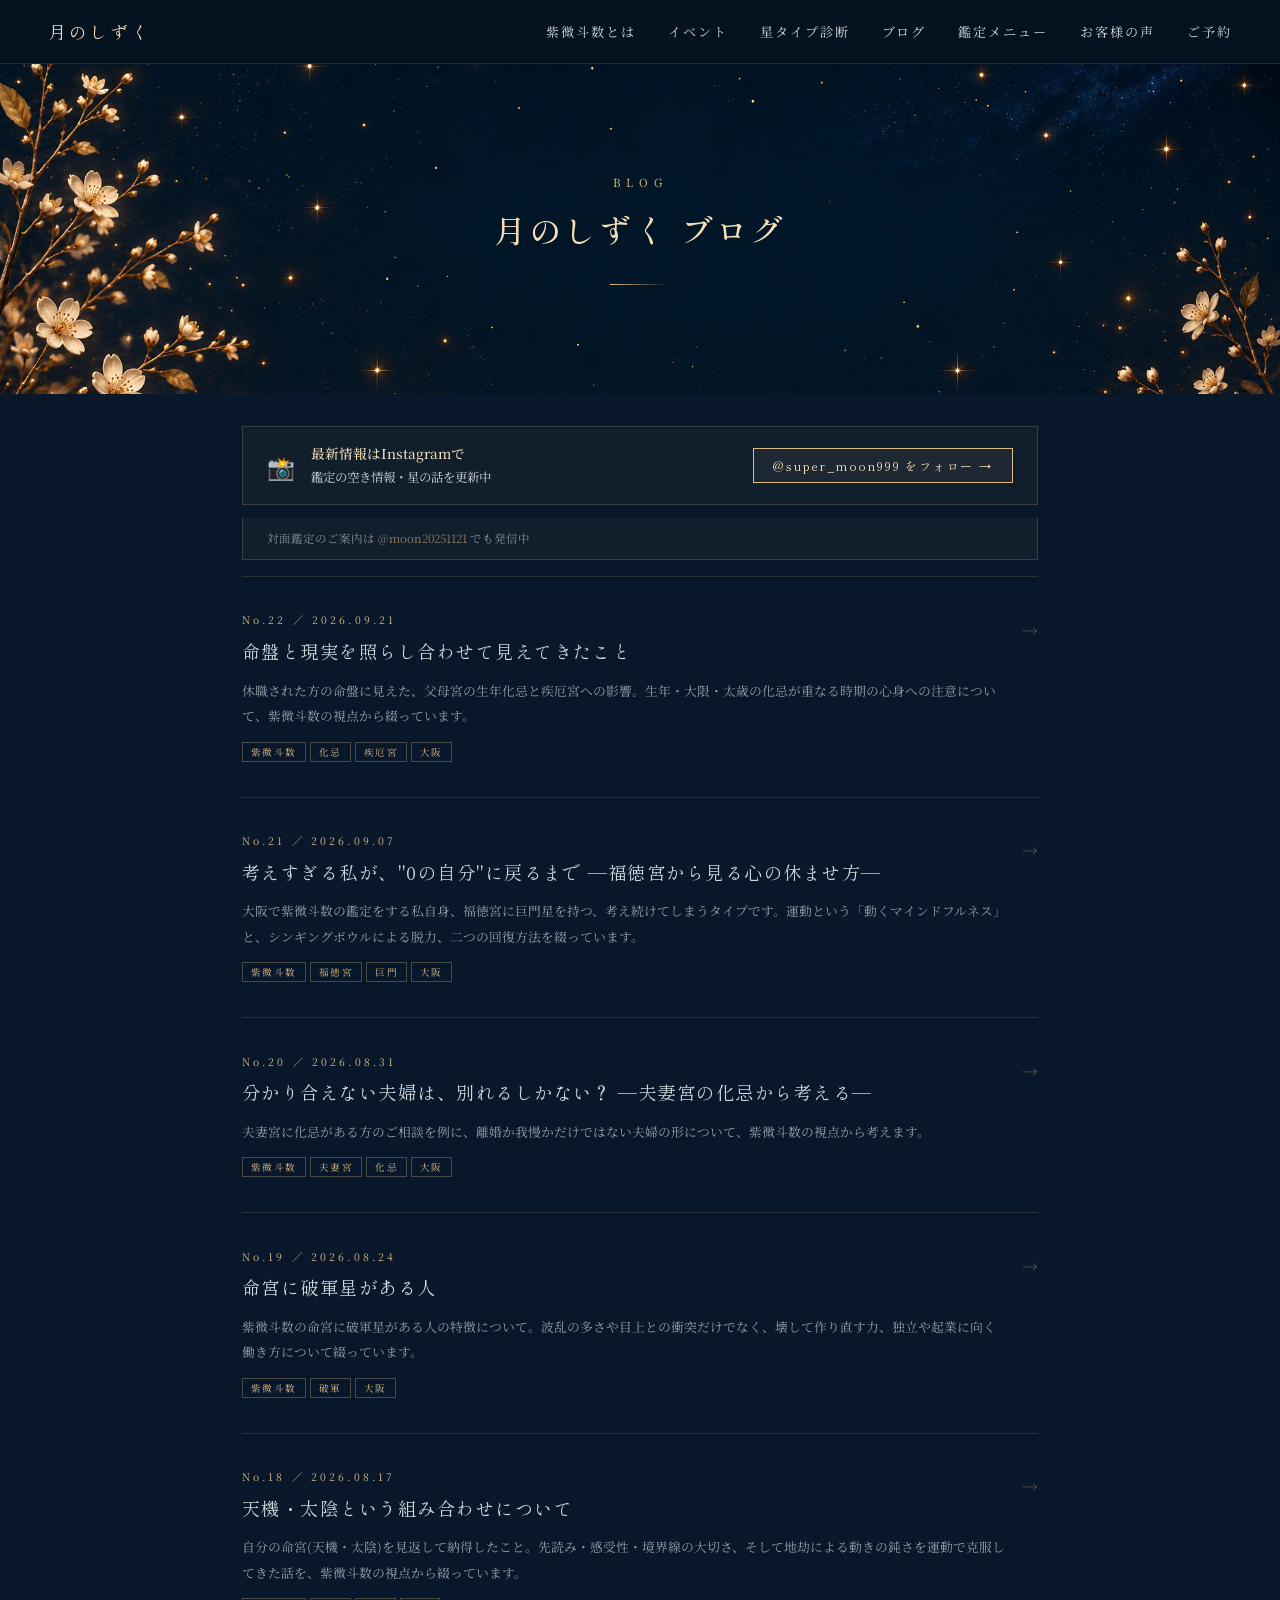
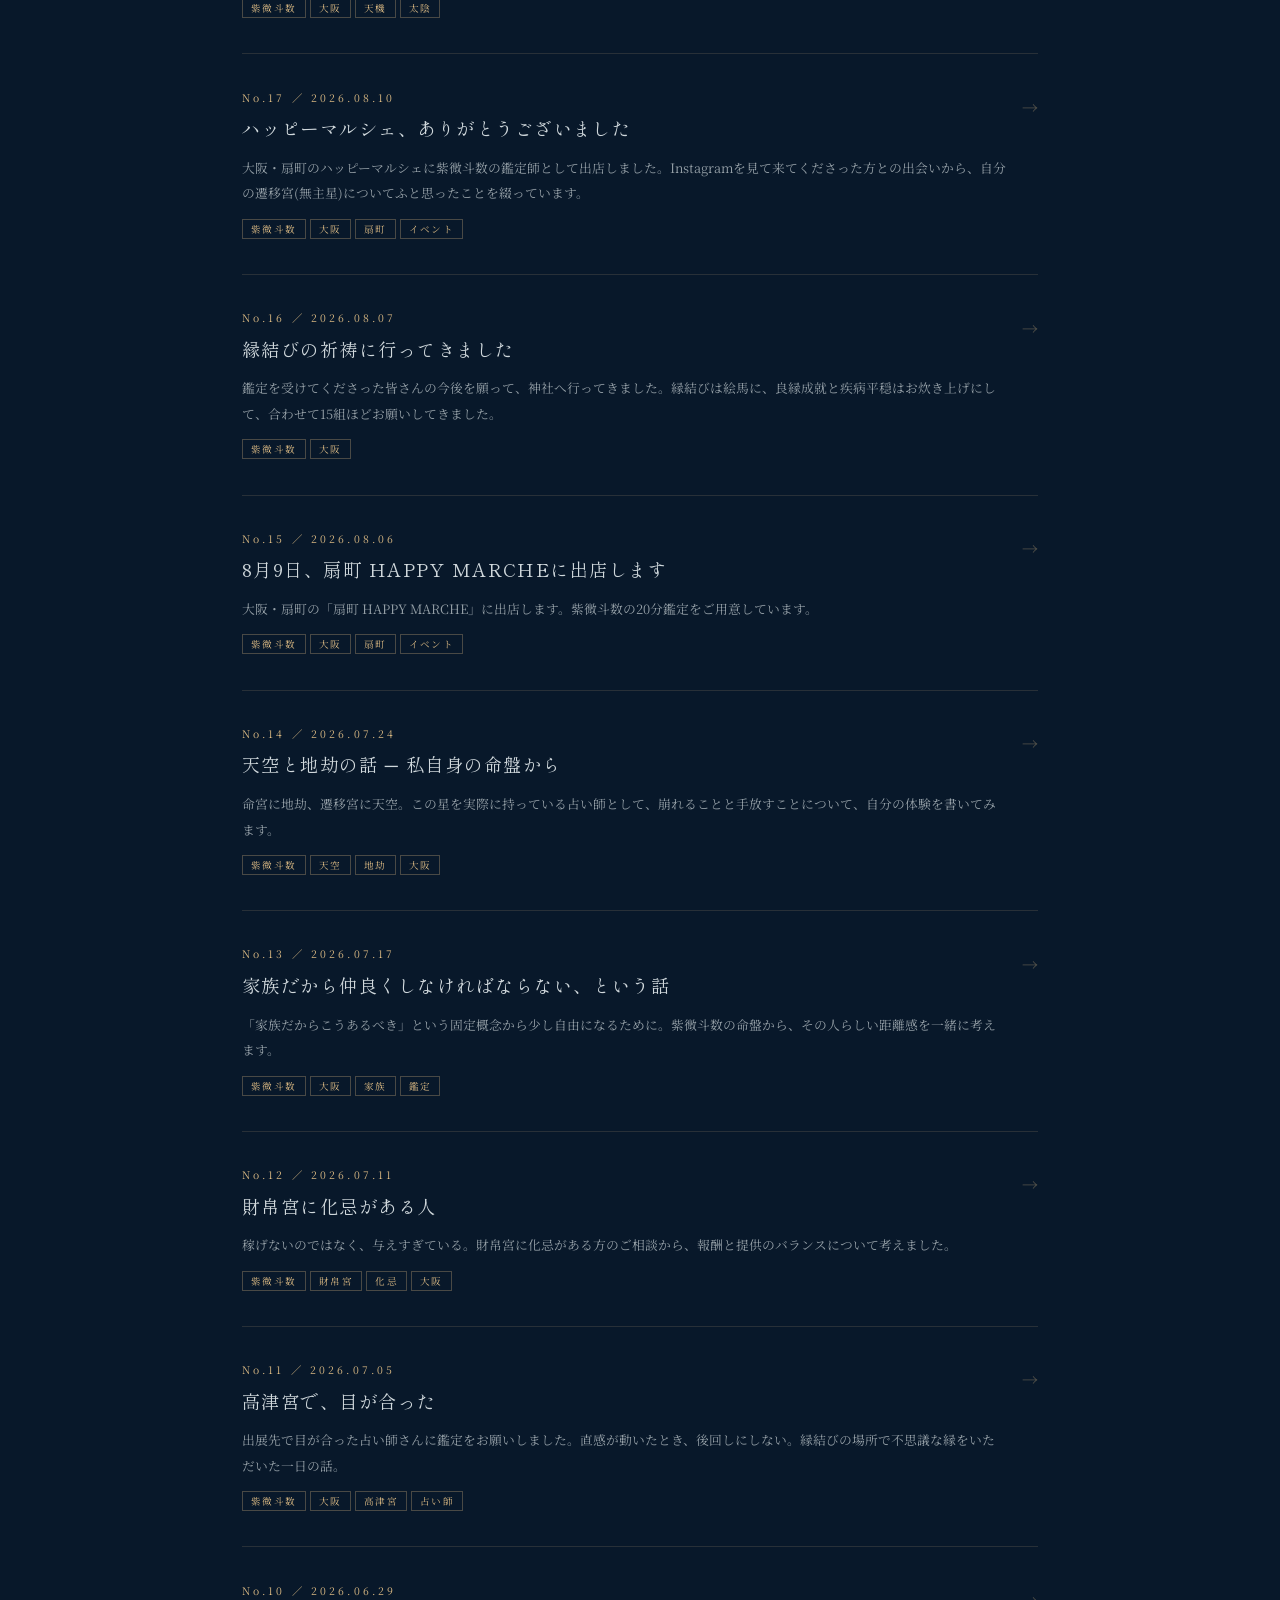
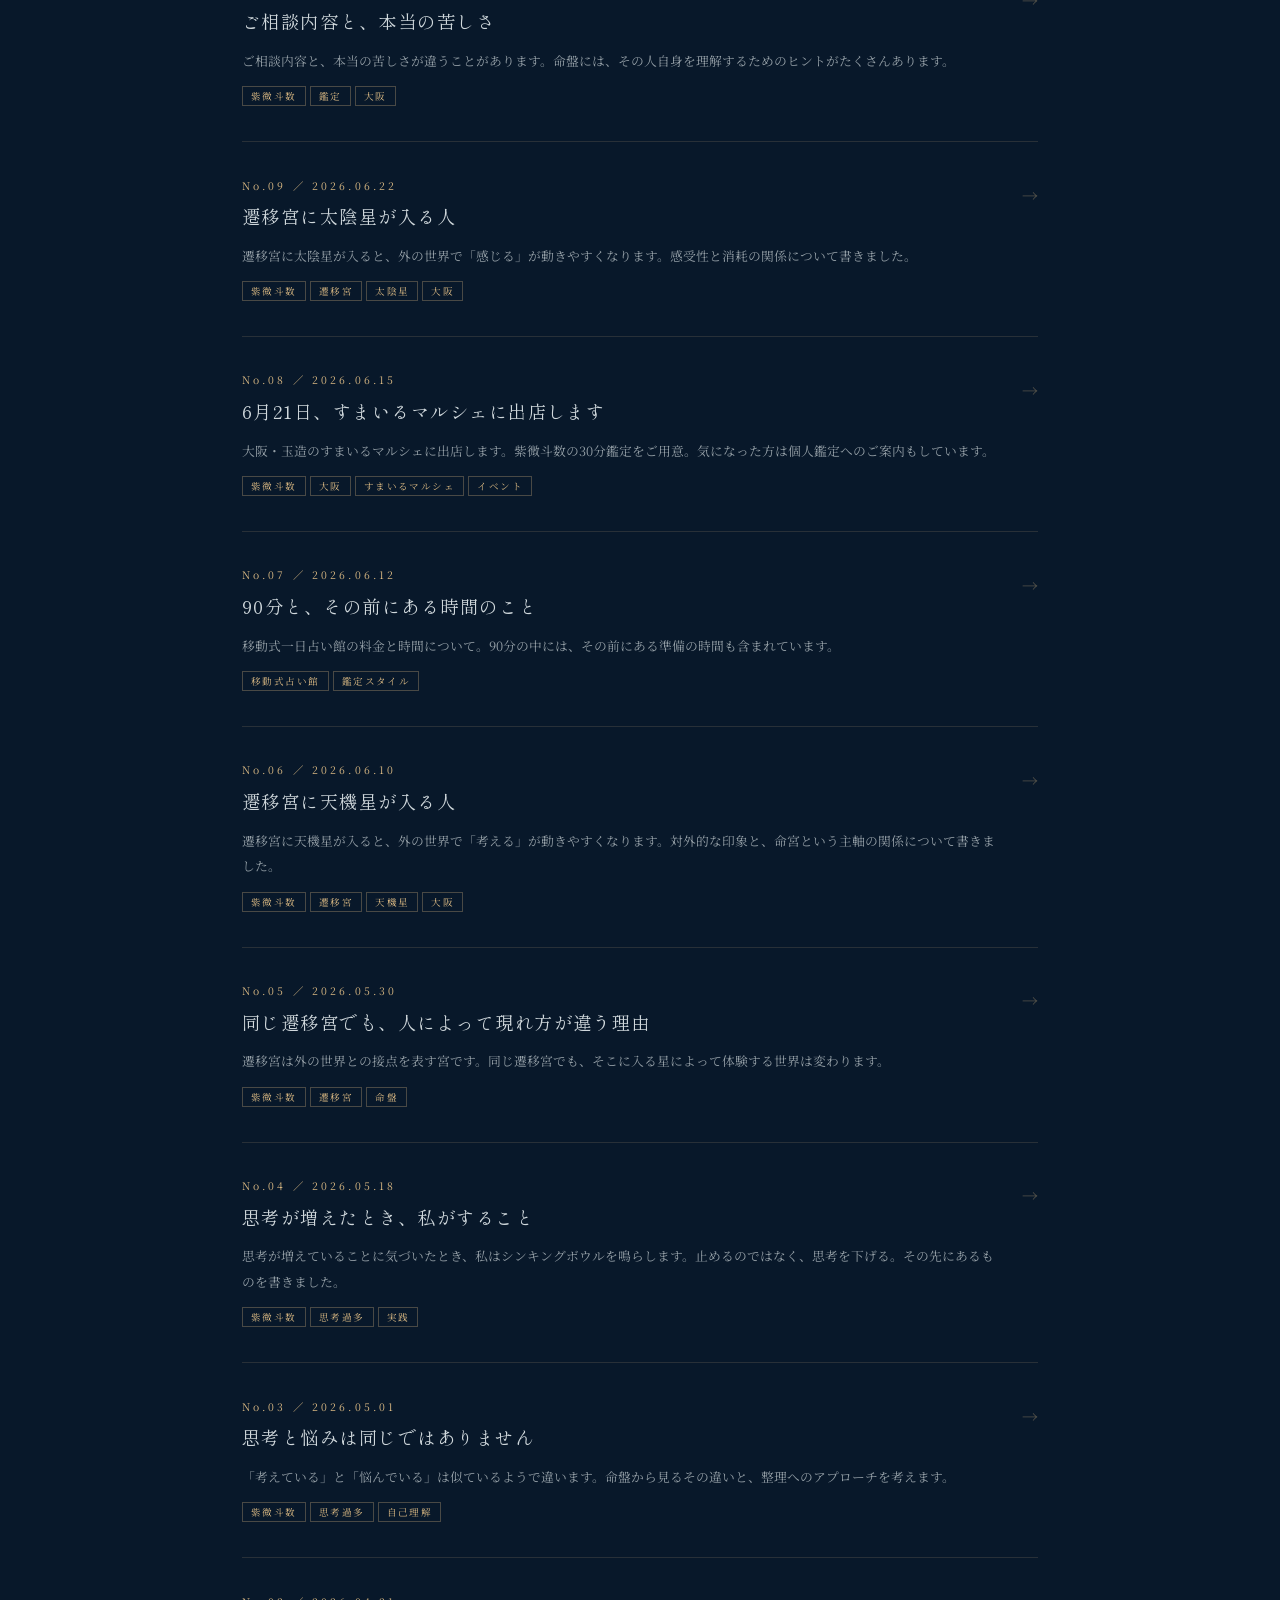
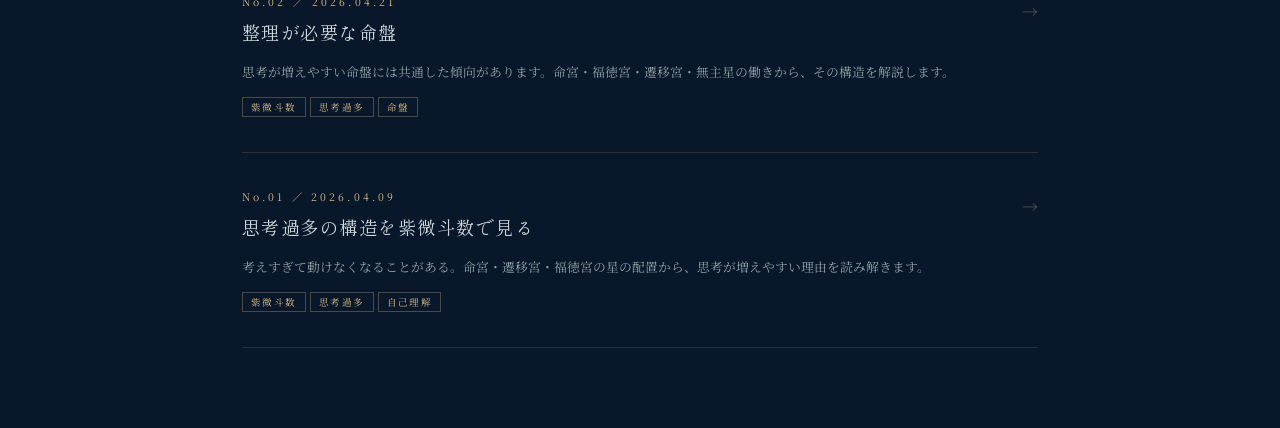
==== blog.html @ 1ff1603b "Add files via upload" ====
<!DOCTYPE html>
<html lang="ja">
<head>
  <meta charset="UTF-8">
  <meta name="viewport" content="width=device-width, initial-scale=1.0">
  <title>ブログ｜月のしずく</title>
  <meta name="description" content="紫微斗数占い師・月のしずくのブログ。紫微斗数の視点から、命盤・星・宮の読み方や日常のテーマを探求する記事を連載しています。">
  <meta property="og:title" content="ブログ｜月のしずく｜紫微斗数">
  <meta property="og:description" content="紫微斗数占い師・月のしずくのブログ。命盤・星・宮の読み方を探求する記事を連載中。">
  <meta property="og:image" content="https://www.moon-shizuku.com/moon.png">
  <meta property="og:url" content="https://www.moon-shizuku.com/blog.html">
  <meta property="og:type" content="website">
  <meta name="twitter:card" content="summary_large_image">
  <link rel="canonical" href="https://www.moon-shizuku.com/blog.html">
  <link href="https://fonts.googleapis.com/css2?family=Noto+Serif+JP:wght@300;400;500&family=Shippori+Mincho:wght@400;500;600&display=swap" rel="stylesheet">
  <style>
    :root { --gold: #ddbb84; --pale-gold: #f6dfb7; --silver: #d0d8dc; }
    * { margin: 0; padding: 0; box-sizing: border-box; }
    body { background: #08182a; font-family: 'Noto Serif JP', serif; color: #f5f1e9; }

    .nav { display: flex; align-items: center; justify-content: space-between; padding: 1.2rem 3rem; background: rgba(5,17,31,0.96); border-bottom: 0.5px solid rgba(221,187,132,0.15); }
    .nav-logo { font-family: 'Shippori Mincho', serif; font-size: 1.1rem; color: var(--pale-gold); letter-spacing: 0.15em; text-decoration: none; }
    .nav-links { display: flex; gap: 2rem; }
    .nav-links a { color: var(--silver); text-decoration: none; font-size: 0.82rem; letter-spacing: 0.15em; transition: color 0.3s; }
    .nav-links a:hover { color: var(--pale-gold); }

    .list-view { display: block; }
    #articleView { display: none; }

    .blog-header { position: relative; isolation: isolate; overflow: hidden; min-height: 330px; padding: 5rem 2rem 3.5rem; width: 100%; margin: 0 auto 2rem; display: flex; flex-direction: column; align-items: center; justify-content: center; text-align: center; background: #08182a url('blog-header-night.png') center / cover no-repeat; }
    .section-label { font-size: 0.7rem; letter-spacing: 0.5em; color: var(--gold); text-transform: uppercase; margin-bottom: 1rem; }
    .section-title { font-family: 'Shippori Mincho', serif; font-size: clamp(1.4rem,4vw,2rem); color: var(--pale-gold); letter-spacing: 0.1em; font-weight: 500; margin-bottom: 0.5rem; }
    .divider { width: 60px; height: 1px; background: linear-gradient(to right, var(--gold), transparent); margin: 1.5rem 0; }

    .insta-banner { max-width: 860px; margin: 0 auto 1rem; padding: 0 2rem; }
    .insta-inner { display: flex; align-items: center; justify-content: space-between; border: 0.5px solid rgba(221,187,132,0.2); background: rgba(221,187,132,0.04); padding: 1rem 1.5rem; gap: 1rem; }
    .insta-left { display: flex; align-items: center; gap: 1rem; }
    .insta-icon { font-size: 1.4rem; }
    .insta-text strong { color: var(--pale-gold); font-weight: 500; font-size: 0.85rem; display: block; margin-bottom: 0.2rem; }
    .insta-text p { font-size: 0.78rem; color: var(--silver); line-height: 1.7; }
    .insta-btn { display: inline-block; padding: 0.5rem 1.2rem; border: 0.5px solid var(--gold); color: var(--pale-gold); font-family: 'Shippori Mincho', serif; font-size: 0.75rem; letter-spacing: 0.15em; text-decoration: none; white-space: nowrap; background: rgba(221,187,132,0.06); transition: all 0.3s; }
    .insta-btn:hover { background: rgba(221,187,132,0.15); }
    .insta-sub { margin-top: 0.8rem; padding-top: 0.8rem; border-top: 0.5px solid rgba(221,187,132,0.1); font-size: 0.72rem; color: rgba(208,216,220,0.6); }
    .insta-sub a { color: rgba(221,187,132,0.6); text-decoration: none; }
    .insta-sub a:hover { color: var(--gold); }

    .articles { max-width: 860px; margin: 0 auto; padding: 0 2rem 5rem; }
    .article-card { border-bottom: 0.5px solid rgba(221,187,132,0.15); padding: 2.2rem 0; cursor: pointer; transition: all 0.3s; display: grid; grid-template-columns: 1fr auto; gap: 1rem; align-items: start; }
    .article-card:first-child { border-top: 0.5px solid rgba(221,187,132,0.15); }
    .article-card:hover .card-title { color: var(--pale-gold); }
    .article-card:hover .card-arrow { opacity: 1; transform: translateX(4px); }
    .card-no { font-size: 0.65rem; color: var(--gold); letter-spacing: 0.3em; margin-bottom: 0.6rem; }
    .card-title { font-family: 'Shippori Mincho', serif; font-size: clamp(1rem,2.5vw,1.15rem); color: var(--silver); letter-spacing: 0.08em; margin-bottom: 0.7rem; transition: color 0.3s; line-height: 1.6; }
    .card-excerpt { font-size: 0.8rem; line-height: 2; color: rgba(208,216,220,0.7); }
    .card-arrow { font-size: 1rem; color: var(--gold); opacity: 0.4; transition: all 0.3s; margin-top: 0.4rem; }
    .card-tag { display: inline-block; font-size: 0.6rem; letter-spacing: 0.15em; color: var(--gold); border: 0.5px solid rgba(221,187,132,0.3); padding: 2px 8px; margin-right: 4px; margin-top: 0.8rem; }

    .article-page { max-width: 680px; margin: 0 auto; padding: 3rem 2rem 6rem; }
    .back-btn { display: inline-flex; align-items: center; gap: 0.4rem; font-size: 0.75rem; color: var(--gold); letter-spacing: 0.15em; cursor: pointer; margin-bottom: 3rem; border: none; background: none; }
    .article-no { font-size: 0.65rem; color: var(--gold); letter-spacing: 0.35em; margin-bottom: 1rem; }
    .article-title { font-family: 'Shippori Mincho', serif; font-size: clamp(1.3rem,4vw,1.8rem); color: var(--pale-gold); letter-spacing: 0.1em; line-height: 1.6; margin-bottom: 1rem; font-weight: 500; }
    .article-date { font-size: 0.7rem; color: rgba(221,187,132,0.6); letter-spacing: 0.2em; margin-bottom: 3rem; padding-bottom: 2rem; border-bottom: 0.5px solid rgba(221,187,132,0.15); }
    .article-body h2 { font-family: 'Shippori Mincho', serif; font-size: 1.05rem; color: var(--pale-gold); letter-spacing: 0.08em; margin: 2.5rem 0 1rem; font-weight: 500; padding-left: 0.8rem; border-left: 2px solid var(--gold); }
    .article-body p { font-size: 0.88rem; line-height: 2.4; color: var(--silver); margin-bottom: 1rem; }
    .item { margin-bottom: 1.5rem; }
    .item-no { font-size: 0.72rem; color: var(--gold); letter-spacing: 0.15em; margin-bottom: 0.3rem; }
    .item-title { font-family: 'Shippori Mincho', serif; font-size: 0.95rem; color: var(--pale-gold); margin-bottom: 0.5rem; }
    .article-footer { margin-top: 4rem; padding-top: 2rem; border-top: 0.5px solid rgba(221,187,132,0.15); }
    .article-tags span { display: inline-block; font-size: 0.6rem; letter-spacing: 0.15em; color: var(--gold); border: 0.5px solid rgba(221,187,132,0.3); padding: 3px 10px; margin-right: 6px; margin-bottom: 1.5rem; }
    .next-article { background: rgba(221,187,132,0.04); border: 0.5px solid rgba(221,187,132,0.2); padding: 1.5rem; cursor: pointer; transition: all 0.3s; margin-bottom: 2rem; }
    .next-article:hover { background: rgba(221,187,132,0.08); }
    .next-label { font-size: 0.62rem; color: var(--gold); letter-spacing: 0.3em; margin-bottom: 0.5rem; }
    .next-title { font-family: 'Shippori Mincho', serif; font-size: 0.95rem; color: var(--silver); }
    .cta-box { text-align: center; border: 0.5px solid rgba(221,187,132,0.25); padding: 2rem; background: rgba(221,187,132,0.03); }
    .cta-box p { font-size: 0.82rem; color: var(--silver); line-height: 2; margin-bottom: 1.2rem; }
    .cta-btn { display: inline-block; padding: 0.75rem 2rem; border: 1px solid var(--gold); color: var(--pale-gold); font-family: 'Shippori Mincho', serif; font-size: 0.82rem; letter-spacing: 0.2em; text-decoration: none; background: rgba(221,187,132,0.06); transition: all 0.3s; }
    .cta-btn:hover { background: rgba(221,187,132,0.15); }

    @media (max-width: 600px) {
      .nav { padding: 1rem 1.2rem; }
      .blog-header { min-height: 215px; padding: 3rem 1rem 2rem; background-position: center; }
      .insta-inner { flex-direction: column; align-items: flex-start; }
      .article-card { grid-template-columns: 1fr; }
      .card-arrow { display: none; }
    }
  </style>
</head>
<body>

<nav class="nav">
  <a class="nav-logo" href="index.html">月のしずく</a>
  <div class="nav-links">
    <a href="index.html#about">紫微斗数とは</a>
    <a href="event.html">イベント</a>
    <a href="hoshi_shindan.html">星タイプ診断</a>
    <a href="blog.html">ブログ</a>
    <a href="index.html#menu">鑑定メニュー</a>
    <a href="index.html#voice">お客様の声</a>
    <a href="yoyaku.html">ご予約</a>
  </div>
</nav>

<div class="list-view" id="listView">
  <div class="blog-header">
    <p class="section-label">Blog</p>
    <h1 class="section-title">月のしずく ブログ</h1>
    <div class="divider"></div>
  </div>

  <div class="insta-banner">
    <div class="insta-inner">
      <div class="insta-left">
        <div class="insta-icon">📸</div>
        <div class="insta-text">
          <strong>最新情報はInstagramで</strong>
          <p>鑑定の空き情報・星の話を更新中</p>
        </div>
      </div>
      <a class="insta-btn" href="https://www.instagram.com/super_moon999" target="_blank">@super_moon999 をフォロー →</a>
    </div>
    <div class="insta-sub" style="padding:0.8rem 1.5rem;border:0.5px solid rgba(221,187,132,0.2);border-top:none;background:rgba(221,187,132,0.04);">
      対面鑑定のご案内は <a href="https://www.instagram.com/moon20251121" target="_blank">@moon20251121</a> でも発信中
    </div>
  </div>

  <div class="articles">
    <div class="article-card" onclick="showArticle(21)">
      <div>
        <div class="card-no">No.22 ／ 2026.09.21</div>
        <div class="card-title">命盤と現実を照らし合わせて見えてきたこと</div>
        <div class="card-excerpt">休職された方の命盤に見えた、父母宮の生年化忌と疾厄宮への影響。生年・大限・太歳の化忌が重なる時期の心身への注意について、紫微斗数の視点から綴っています。</div>
        <div><span class="card-tag">紫微斗数</span><span class="card-tag">化忌</span><span class="card-tag">疾厄宮</span><span class="card-tag">大阪</span></div>
      </div>
      <div class="card-arrow">→</div>
    </div>
    <div class="article-card" onclick="showArticle(20)">
      <div>
        <div class="card-no">No.21 ／ 2026.09.07</div>
        <div class="card-title">考えすぎる私が、"0の自分"に戻るまで ―福徳宮から見る心の休ませ方―</div>
        <div class="card-excerpt">大阪で紫微斗数の鑑定をする私自身、福徳宮に巨門星を持つ、考え続けてしまうタイプです。運動という「動くマインドフルネス」と、シンギングボウルによる脱力、二つの回復方法を綴っています。</div>
        <div><span class="card-tag">紫微斗数</span><span class="card-tag">福徳宮</span><span class="card-tag">巨門</span><span class="card-tag">大阪</span></div>
      </div>
      <div class="card-arrow">→</div>
    </div>
    <div class="article-card" onclick="showArticle(19)">
      <div>
        <div class="card-no">No.20 ／ 2026.08.31</div>
        <div class="card-title">分かり合えない夫婦は、別れるしかない？ ―夫妻宮の化忌から考える―</div>
        <div class="card-excerpt">夫妻宮に化忌がある方のご相談を例に、離婚か我慢かだけではない夫婦の形について、紫微斗数の視点から考えます。</div>
        <div><span class="card-tag">紫微斗数</span><span class="card-tag">夫妻宮</span><span class="card-tag">化忌</span><span class="card-tag">大阪</span></div>
      </div>
      <div class="card-arrow">→</div>
    </div>
    <div class="article-card" onclick="showArticle(18)">
      <div>
        <div class="card-no">No.19 ／ 2026.08.24</div>
        <div class="card-title">命宮に破軍星がある人</div>
        <div class="card-excerpt">紫微斗数の命宮に破軍星がある人の特徴について。波乱の多さや目上との衝突だけでなく、壊して作り直す力、独立や起業に向く働き方について綴っています。</div>
        <div><span class="card-tag">紫微斗数</span><span class="card-tag">破軍</span><span class="card-tag">大阪</span></div>
      </div>
      <div class="card-arrow">→</div>
    </div>
    <div class="article-card" onclick="showArticle(17)">
      <div>
        <div class="card-no">No.18 ／ 2026.08.17</div>
        <div class="card-title">天機・太陰という組み合わせについて</div>
        <div class="card-excerpt">自分の命宮(天機・太陰)を見返して納得したこと。先読み・感受性・境界線の大切さ、そして地劫による動きの鈍さを運動で克服してきた話を、紫微斗数の視点から綴っています。</div>
        <div><span class="card-tag">紫微斗数</span><span class="card-tag">大阪</span><span class="card-tag">天機</span><span class="card-tag">太陰</span></div>
      </div>
      <div class="card-arrow">→</div>
    </div>
    <div class="article-card" onclick="showArticle(16)">
      <div>
        <div class="card-no">No.17 ／ 2026.08.10</div>
        <div class="card-title">ハッピーマルシェ、ありがとうございました</div>
        <div class="card-excerpt">大阪・扇町のハッピーマルシェに紫微斗数の鑑定師として出店しました。Instagramを見て来てくださった方との出会いから、自分の遷移宮(無主星)についてふと思ったことを綴っています。</div>
        <div><span class="card-tag">紫微斗数</span><span class="card-tag">大阪</span><span class="card-tag">扇町</span><span class="card-tag">イベント</span></div>
      </div>
      <div class="card-arrow">→</div>
    </div>
    <div class="article-card" onclick="showArticle(15)">
      <div>
        <div class="card-no">No.16 ／ 2026.08.07</div>
        <div class="card-title">縁結びの祈祷に行ってきました</div>
        <div class="card-excerpt">鑑定を受けてくださった皆さんの今後を願って、神社へ行ってきました。縁結びは絵馬に、良縁成就と疾病平穏はお炊き上げにして、合わせて15組ほどお願いしてきました。</div>
        <div><span class="card-tag">紫微斗数</span><span class="card-tag">大阪</span></div>
      </div>
      <div class="card-arrow">→</div>
    </div>
    <div class="article-card" onclick="showArticle(14)">
      <div>
        <div class="card-no">No.15 ／ 2026.08.06</div>
        <div class="card-title">8月9日、扇町 HAPPY MARCHEに出店します</div>
        <div class="card-excerpt">大阪・扇町の「扇町 HAPPY MARCHE」に出店します。紫微斗数の20分鑑定をご用意しています。</div>
        <div><span class="card-tag">紫微斗数</span><span class="card-tag">大阪</span><span class="card-tag">扇町</span><span class="card-tag">イベント</span></div>
      </div>
      <div class="card-arrow">→</div>
    </div>
    <div class="article-card" onclick="showArticle(13)">
      <div>
        <div class="card-no">No.14 ／ 2026.07.24</div>
        <div class="card-title">天空と地劫の話 ─ 私自身の命盤から</div>
        <div class="card-excerpt">命宮に地劫、遷移宮に天空。この星を実際に持っている占い師として、崩れることと手放すことについて、自分の体験を書いてみます。</div>
        <div><span class="card-tag">紫微斗数</span><span class="card-tag">天空</span><span class="card-tag">地劫</span><span class="card-tag">大阪</span></div>
      </div>
      <div class="card-arrow">→</div>
    </div>
    <div class="article-card" onclick="showArticle(12)">
      <div>
        <div class="card-no">No.13 ／ 2026.07.17</div>
        <div class="card-title">家族だから仲良くしなければならない、という話</div>
        <div class="card-excerpt">「家族だからこうあるべき」という固定概念から少し自由になるために。紫微斗数の命盤から、その人らしい距離感を一緒に考えます。</div>
        <div><span class="card-tag">紫微斗数</span><span class="card-tag">大阪</span><span class="card-tag">家族</span><span class="card-tag">鑑定</span></div>
      </div>
      <div class="card-arrow">→</div>
    </div>
    <div class="article-card" onclick="showArticle(11)">
      <div>
        <div class="card-no">No.12 ／ 2026.07.11</div>
        <div class="card-title">財帛宮に化忌がある人</div>
        <div class="card-excerpt">稼げないのではなく、与えすぎている。財帛宮に化忌がある方のご相談から、報酬と提供のバランスについて考えました。</div>
        <div><span class="card-tag">紫微斗数</span><span class="card-tag">財帛宮</span><span class="card-tag">化忌</span><span class="card-tag">大阪</span></div>
      </div>
      <div class="card-arrow">→</div>
    </div>
    <div class="article-card" onclick="showArticle(10)">
      <div>
        <div class="card-no">No.11 ／ 2026.07.05</div>
        <div class="card-title">高津宮で、目が合った</div>
        <div class="card-excerpt">出展先で目が合った占い師さんに鑑定をお願いしました。直感が動いたとき、後回しにしない。縁結びの場所で不思議な縁をいただいた一日の話。</div>
        <div><span class="card-tag">紫微斗数</span><span class="card-tag">大阪</span><span class="card-tag">高津宮</span><span class="card-tag">占い師</span></div>
      </div>
      <div class="card-arrow">→</div>
    </div>
    <div class="article-card" onclick="showArticle(9)">
      <div>
        <div class="card-no">No.10 ／ 2026.06.29</div>
        <div class="card-title">ご相談内容と、本当の苦しさ</div>
        <div class="card-excerpt">ご相談内容と、本当の苦しさが違うことがあります。命盤には、その人自身を理解するためのヒントがたくさんあります。</div>
        <div><span class="card-tag">紫微斗数</span><span class="card-tag">鑑定</span><span class="card-tag">大阪</span></div>
      </div>
      <div class="card-arrow">→</div>
    </div>
    <div class="article-card" onclick="showArticle(8)">
      <div>
        <div class="card-no">No.09 ／ 2026.06.22</div>
        <div class="card-title">遷移宮に太陰星が入る人</div>
        <div class="card-excerpt">遷移宮に太陰星が入ると、外の世界で「感じる」が動きやすくなります。感受性と消耗の関係について書きました。</div>
        <div><span class="card-tag">紫微斗数</span><span class="card-tag">遷移宮</span><span class="card-tag">太陰星</span><span class="card-tag">大阪</span></div>
      </div>
      <div class="card-arrow">→</div>
    </div>
    <div class="article-card" onclick="showArticle(7)">
      <div>
        <div class="card-no">No.08 ／ 2026.06.15</div>
        <div class="card-title">6月21日、すまいるマルシェに出店します</div>
        <div class="card-excerpt">大阪・玉造のすまいるマルシェに出店します。紫微斗数の30分鑑定をご用意。気になった方は個人鑑定へのご案内もしています。</div>
        <div><span class="card-tag">紫微斗数</span><span class="card-tag">大阪</span><span class="card-tag">すまいるマルシェ</span><span class="card-tag">イベント</span></div>
      </div>
      <div class="card-arrow">→</div>
    </div>
    <div class="article-card" onclick="showArticle(6)">
      <div>
        <div class="card-no">No.07 ／ 2026.06.12</div>
        <div class="card-title">90分と、その前にある時間のこと</div>
        <div class="card-excerpt">移動式一日占い館の料金と時間について。90分の中には、その前にある準備の時間も含まれています。</div>
        <div><span class="card-tag">移動式占い館</span><span class="card-tag">鑑定スタイル</span></div>
      </div>
      <div class="card-arrow">→</div>
    </div>
    <div class="article-card" onclick="showArticle(5)">
      <div>
        <div class="card-no">No.06 ／ 2026.06.10</div>
        <div class="card-title">遷移宮に天機星が入る人</div>
        <div class="card-excerpt">遷移宮に天機星が入ると、外の世界で「考える」が動きやすくなります。対外的な印象と、命宮という主軸の関係について書きました。</div>
        <div><span class="card-tag">紫微斗数</span><span class="card-tag">遷移宮</span><span class="card-tag">天機星</span><span class="card-tag">大阪</span></div>
      </div>
      <div class="card-arrow">→</div>
    </div>
    <div class="article-card" onclick="showArticle(4)">
      <div>
        <div class="card-no">No.05 ／ 2026.05.30</div>
        <div class="card-title">同じ遷移宮でも、人によって現れ方が違う理由</div>
        <div class="card-excerpt">遷移宮は外の世界との接点を表す宮です。同じ遷移宮でも、そこに入る星によって体験する世界は変わります。</div>
        <div><span class="card-tag">紫微斗数</span><span class="card-tag">遷移宮</span><span class="card-tag">命盤</span></div>
      </div>
      <div class="card-arrow">→</div>
    </div>
    <div class="article-card" onclick="showArticle(3)">
      <div>
        <div class="card-no">No.04 ／ 2026.05.18</div>
        <div class="card-title">思考が増えたとき、私がすること</div>
        <div class="card-excerpt">思考が増えていることに気づいたとき、私はシンキングボウルを鳴らします。止めるのではなく、思考を下げる。その先にあるものを書きました。</div>
        <div><span class="card-tag">紫微斗数</span><span class="card-tag">思考過多</span><span class="card-tag">実践</span></div>
      </div>
      <div class="card-arrow">→</div>
    </div>
    <div class="article-card" onclick="showArticle(2)">
      <div>
        <div class="card-no">No.03 ／ 2026.05.01</div>
        <div class="card-title">思考と悩みは同じではありません</div>
        <div class="card-excerpt">「考えている」と「悩んでいる」は似ているようで違います。命盤から見るその違いと、整理へのアプローチを考えます。</div>
        <div><span class="card-tag">紫微斗数</span><span class="card-tag">思考過多</span><span class="card-tag">自己理解</span></div>
      </div>
      <div class="card-arrow">→</div>
    </div>
    <div class="article-card" onclick="showArticle(1)">
      <div>
        <div class="card-no">No.02 ／ 2026.04.21</div>
        <div class="card-title">整理が必要な命盤</div>
        <div class="card-excerpt">思考が増えやすい命盤には共通した傾向があります。命宮・福徳宮・遷移宮・無主星の働きから、その構造を解説します。</div>
        <div><span class="card-tag">紫微斗数</span><span class="card-tag">思考過多</span><span class="card-tag">命盤</span></div>
      </div>
      <div class="card-arrow">→</div>
    </div>
    <div class="article-card" onclick="showArticle(0)">
      <div>
        <div class="card-no">No.01 ／ 2026.04.09</div>
        <div class="card-title">思考過多の構造を紫微斗数で見る</div>
        <div class="card-excerpt">考えすぎて動けなくなることがある。命宮・遷移宮・福徳宮の星の配置から、思考が増えやすい理由を読み解きます。</div>
        <div><span class="card-tag">紫微斗数</span><span class="card-tag">思考過多</span><span class="card-tag">自己理解</span></div>
      </div>
      <div class="card-arrow">→</div>
    </div>
  </div>
</div>

<div class="article-view" id="articleView">
  <div style="padding:2rem 2rem 0;max-width:680px;margin:0 auto;">
    <button class="back-btn" onclick="showList()">← 一覧に戻る</button>
  </div>

  <div class="article-page" id="article0">
    <p class="article-no">No.01 ／ 2026.04.09</p>
    <h1 class="article-title">思考過多の構造を紫微斗数で見る</h1>
    <p class="article-date">2026年4月9日</p>
    <div class="article-body">
      <h2>考えすぎて動けない</h2>
      <p>私は考えすぎて動けなくなることがあります。</p>
      <p>決めたいのに決められない。</p>
      <p>でも放置もできない。</p>
      <p>頭の中ではずっと考え続けています。</p>
      <p>頭と体が一致していない感覚。</p>
      <p>紫微斗数で自分の命盤を見ると、思考が増えやすい傾向がありました。</p>
      <h2>命盤から見た思考の傾向</h2>
      <div class="item">
        <div class="item-no">① 命宮は 天機星＋太陰星</div>
        <p>情報を丁寧に扱い、</p>
        <p>知性を使って考える傾向。</p>
        <p>感受性や精神性も高く、</p>
        <p>競争の強い環境には疲れやすい。</p>
      </div>
      <div class="item">
        <div class="item-no">② 遷移宮は 無主星</div>
        <p>他者に利用されやすい。</p>
        <p>本音と建て前を使い分けるのが苦手。</p>
      </div>
      <div class="item">
        <div class="item-no">③ 福徳宮は 巨門星</div>
        <p>集めた情報を内側で何度も考える。</p>
        <p>疑い、検証し確証を求める。</p>
      </div>
      <p>つまり、考える量が増える構造になっていました。</p>
      <p>これは優柔不断ではなく、処理している情報が多い状態です。</p>
      <p>考えすぎてしまうのは弱さではなく、丁寧に状況を読み取り、慎重に判断しようとする性質でもあります。</p>
      <p>ただ、情報が増えすぎると、頭の中が整理できなくなり、動けなくなってしまいます。</p>
      <p>無理に決断するよりも、まず整理することが必要でした。</p>
      <p>紫微斗数では、このように命盤の配置から、思考の傾向や迷いやすい理由を読み解くことができます。</p>
      <p>副星も入れると、さらに細かく読み取ることができます。</p>
      <p>決められないのではなく、考える量が多いだけかもしれません。</p>
      <p>そう分かったとき、少しだけ気持ちが楽になりました。</p>
      <p>そして、紫微斗数から無理に決めるより、整理することの大切さを学びました。</p>
    </div>
    <div class="article-footer">
      <div class="article-tags"><span>紫微斗数</span><span>思考過多</span><span>自己理解</span></div>
      <div class="next-article" onclick="showArticle(1)"><div class="next-label">次の記事 →</div><div class="next-title">整理が必要な命盤</div></div>
      <div style="margin:2rem 0;text-align:center;padding:1.5rem;border:0.5px solid rgba(221,187,132,0.2);background:rgba(221,187,132,0.04);"><p style="font-size:0.82rem;color:var(--silver);line-height:2;margin-bottom:1.2rem;">この記事へのご感想・コメントをお待ちしています。</p><a href="https://docs.google.com/forms/d/e/1FAIpQLSe3ar0IWe2qsdWSZbaSoZ3Vvh04zVP48MoZSb1phXaBVsmJZw/viewform" target="_blank" style="display:inline-block;padding:0.75rem 2rem;border:1px solid var(--gold);color:var(--pale-gold);font-family:Shippori Mincho,serif;font-size:0.82rem;letter-spacing:0.2em;text-decoration:none;background:rgba(221,187,132,0.06);">ご感想・コメントを送る →</a></div>
      <div class="cta-box"><p>あなたの命盤から思考の傾向を読み解きます。<br>気になる方はお気軽にご予約ください。</p><a class="cta-btn" href="yoyaku.html">鑑定を予約する</a></div>
    </div>
  </div>

  <div class="article-page" id="article1">
    <p class="article-no">No.02 ／ 2026.04.21</p>
    <h1 class="article-title">整理が必要な命盤</h1>
    <p class="article-date">2026年4月21日</p>
    <div class="article-body">
      <h2>思考が増えやすい人の共通点</h2>
      <p>前回の記事では、思考が増えやすい命盤について書きました。</p>
      <p>無理に決めるよりも、整理することが必要なタイプです。</p>
      <p>では、どのような命盤が、整理が必要になりやすいのでしょうか。</p>
      <h2>命盤から見た傾向</h2>
      <p>整理が必要になりやすい命盤には、いくつかの共通した傾向があります。</p>
      <div class="item">
        <div class="item-no">① 命宮に思考系の星がある</div>
        <p>天機星や巨門星、太陰星など、</p>
        <p>考えることに長けている星は、情報を多く扱う傾向があります。</p>
        <p>丁寧に考えることができる反面、思考の量が増えやすくなります。</p>
      </div>
      <div class="item">
        <div class="item-no">② 福徳宮の影響が強い</div>
        <p>福徳宮は、内面や思考の状態を表す宮です。</p>
        <p>ここが強い場合、考えを内側で何度も巡らせる傾向があります。</p>
        <p>一度考え始めると、止まりにくくなることもあります。</p>
      </div>
      <div class="item">
        <div class="item-no">③ 遷移宮の影響を受けやすい</div>
        <p>遷移宮は、外の環境や対人関係を見る宮です。</p>
        <p>ここにどの星が入るかによって、受け取る情報の質や量が変わります。</p>
        <p>周囲の状況や、相手の気持ちを拾いやすい場合、自分の考えだけで判断することが難しくなります。</p>
        <p>外の情報が増えることで、さらに思考が広がっていきます。</p>
      </div>
      <div class="item">
        <div class="item-no">④ 無主星の影響</div>
        <p>無主星は、主となる星が入っていない状態です。</p>
        <p>外からの影響を受けやすい傾向はありますが、どの宮にあるかによって働き方が変わります。</p>
        <p>外の影響を受けやすい場合、状況によって判断が揺れやすくなります。</p>
        <p>その場の空気や、人の気持ちを優先することで、自分の判断が後回しになることもあります。</p>
      </div>
      <h2>まとめ</h2>
      <p>このような命盤は、決められないのではなく、考える量が多い状態になりやすいという特徴があります。</p>
      <p>整理が必要な命盤は、弱いわけではありません。</p>
      <p>丁寧に状況を読み取り、慎重に判断する力を持っています。</p>
      <p>ただ、その分だけ思考が増えやすくなるため、「決断」よりも「整理」が必要になります。</p>
      <p>では、実際にどのように整理していくのか。</p>
      <p>次の記事で書いていきます。</p>
    </div>
    <div class="article-footer">
      <div class="article-tags"><span>紫微斗数</span><span>思考過多</span><span>命盤</span></div>
      <div class="next-article" onclick="showArticle(2)"><div class="next-label">次の記事 →</div><div class="next-title">思考と悩みは同じではありません</div></div>
      <div style="margin:2rem 0;text-align:center;padding:1.5rem;border:0.5px solid rgba(221,187,132,0.2);background:rgba(221,187,132,0.04);"><p style="font-size:0.82rem;color:var(--silver);line-height:2;margin-bottom:1.2rem;">この記事へのご感想・コメントをお待ちしています。</p><a href="https://docs.google.com/forms/d/e/1FAIpQLSe3ar0IWe2qsdWSZbaSoZ3Vvh04zVP48MoZSb1phXaBVsmJZw/viewform" target="_blank" style="display:inline-block;padding:0.75rem 2rem;border:1px solid var(--gold);color:var(--pale-gold);font-family:Shippori Mincho,serif;font-size:0.82rem;letter-spacing:0.2em;text-decoration:none;background:rgba(221,187,132,0.06);">ご感想・コメントを送る →</a></div>
      <div class="cta-box"><p>あなたの命盤から思考の傾向を読み解きます。<br>気になる方はお気軽にご予約ください。</p><a class="cta-btn" href="yoyaku.html">鑑定を予約する</a></div>
    </div>
  </div>

  <div class="article-page" id="article2">
    <p class="article-no">No.03 ／ 2026.05.01</p>
    <h1 class="article-title">思考と悩みは同じではありません</h1>
    <p class="article-date">2026年5月1日</p>
    <div class="article-body">
      <h2>思考が多い状態とは</h2>
      <p>前回の記事では、整理が必要な命盤の特徴について書きました。</p>
      <p>思考が増えやすい場合、無理に決めるよりも、整理することが必要なタイプです。</p>
      <p>ただ、ここでひとつ、大切な違いがあります。</p>
      <p>それは、思考が多いことと、悩んでいる状態は、同じではないということです。</p>
      <p>思考が多い状態とは、情報を整理しようとしたり、状況を分析しようとしている状態です。</p>
      <p>より良い判断をするために、考えている状態とも言えます。</p>
      <h2>悩みになっている状態とは</h2>
      <p>一方で、悩みは、感情が強く関わっている状態です。</p>
      <p>不安や迷い、確信の持てなさなどが重なり、出口が見えにくくなっている状態です。</p>
      <p>同じ「考えている」ように見えても、思考は整理に向かい、悩みは停滞に向かいます。</p>
      <h2>命盤で見る違い</h2>
      <p>紫微斗数で見ると、思考が多い状態は、天機星や巨門星、太陰星など、考える力を持つ星がどの宮に入るかによって影響していることが多くあります。</p>
      <p>一方で、悩みに発展しやすい場合は、感情や執着、不安定さが強く出る配置が関わることもあります。</p>
      <p>思考が多いだけであれば、整理することで前に進むことができますが、悩みの状態になっている場合は、別の視点から整える必要があります。</p>
      <h2>まとめ</h2>
      <p>思考が多いことは、悪いことではありません。</p>
      <p>丁寧に状況を読み取り、慎重に判断しようとしている状態です。</p>
      <p>ただ、その思考が増えすぎたとき、悩みのように感じてしまうことがあります。</p>
      <p>自分が今、整理しようとしているのか、悩んでいる状態なのか。</p>
      <p>そこを見分けることも、ひとつの大切なポイントです。</p>
      <p>では、思考が増えやすい命盤では、どのように整理していけばいいのか。</p>
      <p>次の記事で書いていきます。</p>
    </div>
    <div class="article-footer">
      <div class="article-tags"><span>紫微斗数</span><span>思考過多</span><span>自己理解</span></div>
      <div class="next-article" onclick="showArticle(3)"><div class="next-label">次の記事 →</div><div class="next-title">思考が増えたとき、私がすること</div></div>
      <div style="margin:2rem 0;text-align:center;padding:1.5rem;border:0.5px solid rgba(221,187,132,0.2);background:rgba(221,187,132,0.04);"><p style="font-size:0.82rem;color:var(--silver);line-height:2;margin-bottom:1.2rem;">この記事へのご感想・コメントをお待ちしています。</p><a href="https://docs.google.com/forms/d/e/1FAIpQLSe3ar0IWe2qsdWSZbaSoZ3Vvh04zVP48MoZSb1phXaBVsmJZw/viewform" target="_blank" style="display:inline-block;padding:0.75rem 2rem;border:1px solid var(--gold);color:var(--pale-gold);font-family:Shippori Mincho,serif;font-size:0.82rem;letter-spacing:0.2em;text-decoration:none;background:rgba(221,187,132,0.06);">ご感想・コメントを送る →</a></div>
      <div class="cta-box"><p>あなたの命盤から思考の傾向を読み解きます。<br>気になる方はお気軽にご予約ください。</p><a class="cta-btn" href="yoyaku.html">鑑定を予約する</a></div>
    </div>
  </div>

  <div class="article-page" id="article3">
    <p class="article-no">No.04 ／ 2026.05.18</p>
    <h1 class="article-title">思考が増えたとき、私がすること</h1>
    <p class="article-date">2026年5月18日</p>
    <div class="article-body">
      <p>気づくと、頭の中がにぎやかになっている。</p>
      <p>決めなきゃいけないことがある。でも答えが出ない。</p>
      <p>そういう状態が、私にはあります。</p>
      <h2>まず、気づく</h2>
      <p>最初にすることは、止めることではなく、気づくことです。</p>
      <p>「あ、今また増えてるな」</p>
      <p>命盤を見ると、自分が思考の増えやすい構造を持っていることがわかります。</p>
      <p>だからこそ、気づいたときに責めなくてよくなりました。</p>
      <p>これは自分の性質だ、と。</p>
      <h2>シンキングボウルを鳴らす</h2>
      <p>気づいたあと、私はシンキングボウルを鳴らします。</p>
      <p>シンキングボウルを軽く叩くと、静かな音が広がっていきます。</p>
      <p>その音に意識を向けている間、思考が少しずつ静まっていく。</p>
      <p>止めようとするのではなく、思考そのものが下がっていくイメージです。</p>
      <h2>瞑想の中で起きること</h2>
      <p>シンキングボウルの音の中にいると、自分の感情に気づくことがあります。</p>
      <p>不安だったのか、焦っていたのか。</p>
      <p>それとも、ただ疲れていただけなのか。</p>
      <p>ふっと手放せることもあります。</p>
      <p>手放せないときは、そのまま置いておく。</p>
      <p>どちらでも、気づいた時点で少し変わっています。</p>
      <p>プラスでもマイナスでもない、0の位置の私に戻っていく感覚です。</p>
      <h2>答えを出さない時間も、選択のひとつ</h2>
      <p>今すぐ解決しなくていい。</p>
      <p>考えないのではなく、今は保留する。</p>
      <p>それも思考の、ひとつの使い方です。</p>
    </div>
    <div class="article-footer">
      <div class="article-tags"><span>紫微斗数</span><span>思考過多</span><span>実践</span></div>
      <div class="next-article" onclick="showArticle(4)"><div class="next-label">次の記事 →</div><div class="next-title">同じ遷移宮でも、人によって現れ方が違う理由</div></div>
      <div style="margin:2rem 0;text-align:center;padding:1.5rem;border:0.5px solid rgba(221,187,132,0.2);background:rgba(221,187,132,0.04);"><p style="font-size:0.82rem;color:var(--silver);line-height:2;margin-bottom:1.2rem;">この記事へのご感想・コメントをお待ちしています。</p><a href="https://docs.google.com/forms/d/e/1FAIpQLSe3ar0IWe2qsdWSZbaSoZ3Vvh04zVP48MoZSb1phXaBVsmJZw/viewform" target="_blank" style="display:inline-block;padding:0.75rem 2rem;border:1px solid var(--gold);color:var(--pale-gold);font-family:Shippori Mincho,serif;font-size:0.82rem;letter-spacing:0.2em;text-decoration:none;background:rgba(221,187,132,0.06);">ご感想・コメントを送る →</a></div>
      <div class="cta-box"><p>あなたの命盤から思考の傾向を読み解きます。<br>気になる方はお気軽にご予約ください。</p><a class="cta-btn" href="yoyaku.html">鑑定を予約する</a></div>
    </div>
  </div>

  <div class="article-page" id="article4">
    <p class="article-no">No.05 ／ 2026.05.30</p>
    <h1 class="article-title">同じ遷移宮でも、人によって現れ方が違う理由</h1>
    <p class="article-date">2026年5月30日</p>
    <div class="article-body">
      <p>紫微斗数には「遷移宮」という宮があります。</p>
      <p>遷移宮は、外の世界との接点を表す場所です。</p>
      <p>人との関わり。</p>
      <p>社会との接点。</p>
      <p>環境から受ける影響。</p>
      <p>そんな外側との関係性を見る宮です。</p>
      <p>遷移宮について調べると、「外に出た時の姿」と説明されることがあります。</p>
      <p>確かにそのような見方もあります。</p>
      <p>ただ、実際に命盤を見ていると、同じ遷移宮でも現れ方は人によって大きく異なります。</p>
      <p>それは、遷移宮に入る星が違うからです。</p>
      <p>情報が増える人もいれば、人間関係の影響を受けやすい人もいる。</p>
      <p>環境が変わることで力を発揮する人もいれば、言葉や評価がテーマになる人もいます。</p>
      <p>遷移宮そのものに良い悪いがあるわけではありません。</p>
      <p>大切なのは、自分が外の世界とどのように関わりやすいのかを知ることです。</p>
      <p>外に出ると疲れやすいのか。</p>
      <p>刺激を受けて活性化するのか。</p>
      <p>人との関わりが運を動かすのか。</p>
      <p>それとも環境の変化が人生を動かすのか。</p>
      <p>同じ遷移宮でも、そこに入る星によって体験する世界は変わります。</p>
      <p>次回からは、遷移宮に入る星ごとの特徴についても少しずつ書いていこうと思います。</p>
    </div>
    <div class="article-footer">
      <div class="article-tags"><span>紫微斗数</span><span>遷移宮</span><span>命盤</span></div>
      <div class="next-article" onclick="showArticle(5)"><div class="next-label">次の記事 →</div><div class="next-title">遷移宮に天機星が入る人</div></div>
      <div style="margin:2rem 0;text-align:center;padding:1.5rem;border:0.5px solid rgba(221,187,132,0.2);background:rgba(221,187,132,0.04);"><p style="font-size:0.82rem;color:var(--silver);line-height:2;margin-bottom:1.2rem;">この記事へのご感想・コメントをお待ちしています。</p><a href="https://docs.google.com/forms/d/e/1FAIpQLSe3ar0IWe2qsdWSZbaSoZ3Vvh04zVP48MoZSb1phXaBVsmJZw/viewform" target="_blank" style="display:inline-block;padding:0.75rem 2rem;border:1px solid var(--gold);color:var(--pale-gold);font-family:Shippori Mincho,serif;font-size:0.82rem;letter-spacing:0.2em;text-decoration:none;background:rgba(221,187,132,0.06);">ご感想・コメントを送る →</a></div>
      <div class="cta-box"><p>あなたの命盤から思考の傾向を読み解きます。<br>気になる方はお気軽にご予約ください。</p><a class="cta-btn" href="yoyaku.html">鑑定を予約する</a></div>
    </div>
  </div>

  <div class="article-page" id="article5">
    <p class="article-no">No.06 ／ 2026.06.10</p>
    <h1 class="article-title">遷移宮に天機星が入る人</h1>
    <p class="article-date">2026年6月10日</p>
    <div class="article-body">
      <p>遷移宮に天機星が入ると、外の世界で「考える」が動きやすくなります。</p>
      <p>人と話すと情報が増え、環境が変わると思考が広がる。<br>外に出るだけで、頭の中がにぎやかになっていく。</p>
      <p>対外的には、優しくて誠実な印象を持たれることが多いです。<br>頭の回転も速く、場の空気を読みながら動ける。</p>
      <p>ただ、その分だけ神経も細かく動いています。<br>精神性を大切にする傾向があり、少々せっかちな面も顔を出します。</p>
      <p>遷移宮と命宮は対宮の関係にあります。<br>対外的な宮があれば、主軸となる宮がある。</p>
      <p>命宮はその人の主軸となる命盤の中心です。<br>遷移宮がどれだけ外の世界と接していても、主軸となる命宮がその人の対外的な姿にも影響します。</p>
      <p>外に見える星だけで、その人を語ることはできません。</p>
      <p>次回は、遷移宮に太陰星が入る人について書いていきます。</p>
    </div>
    <div class="article-footer">
      <div class="article-tags"><span>紫微斗数</span><span>遷移宮</span><span>天機星</span><span>大阪</span></div>
      <div class="next-article" onclick="showArticle(6)"><div class="next-label">次の記事 →</div><div class="next-title">90分と、その前にある時間のこと</div></div>
      <div style="margin:2rem 0;text-align:center;padding:1.5rem;border:0.5px solid rgba(221,187,132,0.2);background:rgba(221,187,132,0.04);"><p style="font-size:0.82rem;color:var(--silver);line-height:2;margin-bottom:1.2rem;">この記事へのご感想・コメントをお待ちしています。</p><a href="https://docs.google.com/forms/d/e/1FAIpQLSe3ar0IWe2qsdWSZbaSoZ3Vvh04zVP48MoZSb1phXaBVsmJZw/viewform" target="_blank" style="display:inline-block;padding:0.75rem 2rem;border:1px solid var(--gold);color:var(--pale-gold);font-family:Shippori Mincho,serif;font-size:0.82rem;letter-spacing:0.2em;text-decoration:none;background:rgba(221,187,132,0.06);">ご感想・コメントを送る →</a></div>
      <div class="cta-box"><p>あなたの命盤から思考の傾向を読み解きます。<br>気になる方はお気軽にご予約ください。</p><a class="cta-btn" href="yoyaku.html">鑑定を予約する</a></div>
    </div>
  </div>

  <div class="article-page" id="article6">
    <p class="article-no">No.07 ／ 2026.06.12</p>
    <h1 class="article-title">90分と、その前にある時間のこと</h1>
    <p class="article-date">2026年6月12日</p>
    <div class="article-body">
      <p>移動式一日占い館（紫微斗数）を始めるにあたって、料金と時間のことをお伝えしておきたいと思いました。</p>
      <p>90分、12,000円。</p>
      <p>この時間と金額に、込めたものがあります。</p>
      <h2>じっくり向き合いたい</h2>
      <p>私は時間をかけてじっくり向き合うタイプです。</p>
      <p>事前にしっかり準備して、当日を迎えたい。それが私の鑑定の形です。</p>
      <h2>予約をいただいた時点から、鑑定は始まっています</h2>
      <p>ご入金をいただいた時点で、紫微斗数の命盤を読み解く時間に入ります。</p>
      <p>まず2〜3時間ほどかけて、命盤をじっくり読み解きます。</p>
      <p>星の配置、宮の関係、大限の流れ。</p>
      <p>ひとつひとつを確認しながら、その人の全体像を掴んでいきます。</p>
      <h2>文字に起こすことで、また見えてくる</h2>
      <p>読み解いたあと、文字に起こします。</p>
      <p>不思議なことに、文字にしていく過程で、またその人の人物像が変わっていきます。</p>
      <p>命盤を見ているときとは違う角度から、その人が立体的に見えてくる感覚があります。</p>
      <h2>最後に、もう一度照らし合わせる</h2>
      <p>文字に起こしたものと命盤を、もう一度照らし合わせます。</p>
      <p>この表現でいいか。この言い方がこの人に合っているか。</p>
      <p>同じ意味でも、伝え方を少し変えるだけで、受け取り方が変わります。</p>
      <p>その人に届く言葉で伝えたい。そう思いながら、最後の調整をします。</p>
      <h2>当日の90分は、その先にある時間</h2>
      <p>準備を終えて、当日を迎えます。</p>
      <p>90分は、その準備の先にある時間です。</p>
      <p>だから、当日はゆったりと話せます。</p>
      <p>命盤を手元に置きながら、あなたのお話をじっくり聞かせてください。</p>
      <p>私の鑑定は、聞くことを大切にしています。</p>
    </div>
    <div class="article-footer">
      <div class="article-tags"><span>紫微斗数</span><span>移動式占い館</span><span>鑑定スタイル</span></div>
      <div style="margin:2rem 0;text-align:center;padding:1.5rem;border:0.5px solid rgba(221,187,132,0.2);background:rgba(221,187,132,0.04);"><p style="font-size:0.82rem;color:var(--silver);line-height:2;margin-bottom:1.2rem;">この記事へのご感想・コメントをお待ちしています。</p><a href="https://docs.google.com/forms/d/e/1FAIpQLSe3ar0IWe2qsdWSZbaSoZ3Vvh04zVP48MoZSb1phXaBVsmJZw/viewform" target="_blank" style="display:inline-block;padding:0.75rem 2rem;border:1px solid var(--gold);color:var(--pale-gold);font-family:Shippori Mincho,serif;font-size:0.82rem;letter-spacing:0.2em;text-decoration:none;background:rgba(221,187,132,0.06);">ご感想・コメントを送る →</a></div>
      <div class="cta-box"><p>紫微斗数・移動式一日占い館のご予約はこちらから。</p><a class="cta-btn" href="event.html">イベント情報を見る</a></div>
    </div>
  </div>

  <div class="article-page" id="article7">
    <p class="article-no">No.08 ／ 2026.06.15</p>
    <h1 class="article-title">6月21日、すまいるマルシェに出店します</h1>
    <p class="article-date">2026年6月15日</p>
    <div class="article-body">
      <p>6月21日（日）、大阪・玉造の学研リープ玉造元町教室で開催される「すまいるマルシェ vol.37」に出店します。</p>
      <h2>当日のメニューについて</h2>
      <p>紫微斗数の30分鑑定（¥5,000）をメインにご用意しています。</p>
      <p>当日はその場で命盤を出してお伝えする形になります。</p>
      <p>事前に時間をかけて読み解く個人鑑定とは異なり、30分という限られた時間の中でのご案内になりますが、命盤を通じて自分の本質や流れに触れる入口として活用していただければと思います。</p>
      <h2>気になった方へ</h2>
      <p>マルシェで命盤を見た方には、紫微斗数の個人鑑定（通常¥12,000）を¥10,000でお受けします。</p>
      <p>続きをじっくり読み解きたい、もっと深く知りたいという方はぜひご相談ください。</p>
      <p>大阪・玉造で紫微斗数を体験できる機会です。お気軽にお立ち寄りください。</p>
      <h2>イベント詳細</h2>
      <p>日時：6月21日（日）11:00〜17:00</p>
      <p>会場：学研リープ玉造元町教室（玉造・鶴橋駅から各7分）</p>
      <p>入場無料</p>
    </div>
    <div class="article-footer">
      <div class="article-tags"><span>紫微斗数</span><span>大阪</span><span>すまいるマルシェ</span><span>イベント</span></div>
      <div style="margin:2rem 0;text-align:center;padding:1.5rem;border:0.5px solid rgba(221,187,132,0.2);background:rgba(221,187,132,0.04);"><p style="font-size:0.82rem;color:var(--silver);line-height:2;margin-bottom:1.2rem;">この記事へのご感想・コメントをお待ちしています。</p><a href="https://docs.google.com/forms/d/e/1FAIpQLSe3ar0IWe2qsdWSZbaSoZ3Vvh04zVP48MoZSb1phXaBVsmJZw/viewform" target="_blank" style="display:inline-block;padding:0.75rem 2rem;border:1px solid var(--gold);color:var(--pale-gold);font-family:Shippori Mincho,serif;font-size:0.82rem;letter-spacing:0.2em;text-decoration:none;background:rgba(221,187,132,0.06);">ご感想・コメントを送る →</a></div>
      <div class="cta-box"><p>イベント情報・ご予約はこちらから。</p><a class="cta-btn" href="event.html">イベント情報を見る</a></div>
    </div>
  </div>
  <div class="article-page" id="article8">
    <p class="article-no">No.09 ／ 2026.06.22</p>
    <h1 class="article-title">遷移宮に太陰星が入る人</h1>
    <p class="article-date">2026年6月22日</p>
    <div class="article-body">
      <p>遷移宮に太陰星が入ると、外の世界で「感じる」が動きやすくなります。</p>
      <p>人と話すと相手の気持ちが伝わってきて、場の空気を敏感に受け取る。<br>外に出るだけで、心の中がにぎやかになっていく。</p>
      <p>対外的には、穏やかで思いやりのある印象を持たれることが多いです。<br>清らかで気位が高く、どこか品のある雰囲気を自然に漂わせます。</p>
      <p>ただ、その感受性はとても細かく動いています。<br>相手の言葉の裏を読みすぎたり、場の空気を抱え込みすぎたりすることも。<br>神経過敏になりやすく、人間関係で消耗しやすい面があります。</p>
      <p>精神的に傷つくことを極端に恐れる傾向もあります。<br>だから、無意識に人との距離を測りながら動いていることが多いです。</p>
      <p>外の世界がにぎやかであればあるほど、内側にたまるものも増えていく。<br>思考が増えるというより、感情が増えていく感覚に近いかもしれません。</p>
      <p>天機星が「考える」で外の世界と接するとすれば、<br>太陰星は「感じる」で外の世界と接しています。</p>
      <p>ただ、命宮によって内側の性質は変わります。</p>
      <p>次回は、遷移宮に入る星によって、思考過多の現れ方がどう変わるかを整理していきます。</p>
    </div>
    <div class="article-footer">
      <div class="article-tags"><span>紫微斗数</span><span>遷移宮</span><span>太陰星</span><span>大阪</span></div>
      <div style="margin:2rem 0;text-align:center;padding:1.5rem;border:0.5px solid rgba(221,187,132,0.2);background:rgba(221,187,132,0.04);"><p style="font-size:0.82rem;color:var(--silver);line-height:2;margin-bottom:1.2rem;">この記事へのご感想・コメントをお待ちしています。</p><a href="https://docs.google.com/forms/d/e/1FAIpQLSe3ar0IWe2qsdWSZbaSoZ3Vvh04zVP48MoZSb1phXaBVsmJZw/viewform" target="_blank" style="display:inline-block;padding:0.75rem 2rem;border:1px solid var(--gold);color:var(--pale-gold);font-family:Shippori Mincho,serif;font-size:0.82rem;letter-spacing:0.2em;text-decoration:none;background:rgba(221,187,132,0.06);">ご感想・コメントを送る →</a></div>
      <div class="cta-box"><p>あなたの命盤から思考の傾向を読み解きます。<br>気になる方はお気軽にご予約ください。</p><a class="cta-btn" href="yoyaku.html">鑑定を予約する</a></div>
    </div>
  </div>
  <div class="article-page" id="article9">
    <p class="article-no">No.10 ／ 2026.06.29</p>
    <h1 class="article-title">ご相談内容と、本当の苦しさ</h1>
    <p class="article-date">2026年6月29日</p>
    <div class="article-body">
      <p>占いをしていると、ご相談内容と、本当の苦しさが違うことがあります。</p>
      <p>恋愛のご相談だったはずなのに、お話を伺っているうちに見えてくるのは、仕事のことだったり、自分を責め続けてきた時間だったり。</p>
      <p>人は、自分でも気づかないうちに、本当に苦しい場所を心の奥へしまってしまうことがあります。</p>
      <p>だから私は、ご相談内容だけではなく、その方の言葉や表情、話す間も大切にしています。</p>
      <p>紫微斗数は、未来を知るためだけの占いではありません。</p>
      <p>その人がどんなときに無理をしやすいのか。<br>どんな環境で力を発揮しやすいのか。<br>どんな考え方の癖を持っているのか。</p>
      <p>命盤には、その人自身を理解するためのヒントがたくさんあります。</p>
      <p>私は未来をお伝えするだけではなく、その方が今どんな状態にいるのかも一緒に見つめたいと思っています。</p>
      <p>せめて鑑定の時間だけでも、肩の力が少し抜けていたらいい。</p>
      <p>そんなことを思いながら、今日も命盤を開いています。</p>
    </div>
    <div class="article-footer">
      <div class="article-tags"><span>紫微斗数</span><span>大阪</span><span>鑑定スタイル</span></div>
      <div style="margin:2rem 0;text-align:center;padding:1.5rem;border:0.5px solid rgba(221,187,132,0.2);background:rgba(221,187,132,0.04);"><p style="font-size:0.82rem;color:var(--silver);line-height:2;margin-bottom:1.2rem;">この記事へのご感想・コメントをお待ちしています。</p><a href="https://docs.google.com/forms/d/e/1FAIpQLSe3ar0IWe2qsdWSZbaSoZ3Vvh04zVP48MoZSb1phXaBVsmJZw/viewform" target="_blank" style="display:inline-block;padding:0.75rem 2rem;border:1px solid var(--gold);color:var(--pale-gold);font-family:Shippori Mincho,serif;font-size:0.82rem;letter-spacing:0.2em;text-decoration:none;background:rgba(221,187,132,0.06);">ご感想・コメントを送る →</a></div>
      <div class="cta-box"><p>命盤から、あなた自身を一緒に見つめてみませんか。</p><a class="cta-btn" href="yoyaku.html">鑑定を予約する</a></div>
    </div>
  </div>
  <div class="article-page" id="article10">
    <p class="article-no">No.11 ／ 2026.07.05</p>
    <h1 class="article-title">高津宮で、目が合った</h1>
    <p class="article-date">2026年7月5日</p>
    <div class="article-body">
      <p>7月4日、四つ葉フェスタ in 高津宮に出展しました。</p>
      <p>高津宮は、仁徳天皇を主祭神とする大阪・谷町九丁目の神社です。縁結びの坂と縁切りの坂があることでも知られ、どこか不思議な縁を引き寄せる場所として親しまれています。</p>
      <p>その日、せっかくだから参拝しようと思って境内を歩いていたら、目が合った占い師さんがいました。</p>
      <p>聞くと、高津宮に専属で入っておられる方で、予約がなかなか取れないほど人気の先生。たまたまその日はいらしたので、迷わず鑑定をお願いしました。</p>
      <p>私は気になった人のところへは行く主義です。</p>
      <p>直感が動いたとき、後回しにしない。それは占い師としての習慣でもあり、自分自身への信頼でもあります。</p>
      <p>占い師としての風格がありながら、とても謙虚な方でした。鑑定の中で、印象的な言葉がありました。同じような想いを抱えた人が来たとき、その人が自分の答えを見つける手助けをしていってほしい、と。</p>
      <p>それは、私が紫微斗数の鑑定で大切にしていることと、どこか重なる言葉でした。</p>
      <p>縁結びの場所で、不思議な縁をいただいた一日でした。</p>
      <p>当日足を運んでくださった皆さま、そして四つ葉フェスタを開催してくださった関係者の皆さまに、心よりお礼申し上げます。素敵な場所で出展させていただけたこと、感謝しています。</p>
    </div>
    <div class="article-footer">
      <div class="article-tags"><span>紫微斗数</span><span>大阪</span><span>高津宮</span><span>占い師</span></div>
      <div style="margin:2rem 0;text-align:center;padding:1.5rem;border:0.5px solid rgba(221,187,132,0.2);background:rgba(221,187,132,0.04);"><p style="font-size:0.82rem;color:var(--silver);line-height:2;margin-bottom:1.2rem;">この記事へのご感想・コメントをお待ちしています。</p><a href="https://docs.google.com/forms/d/e/1FAIpQLSe3ar0IWe2qsdWSZbaSoZ3Vvh04zVP48MoZSb1phXaBVsmJZw/viewform" target="_blank" style="display:inline-block;padding:0.75rem 2rem;border:1px solid var(--gold);color:var(--pale-gold);font-family:Shippori Mincho,serif;font-size:0.82rem;letter-spacing:0.2em;text-decoration:none;background:rgba(221,187,132,0.06);">ご感想・コメントを送る →</a></div>
      <div class="cta-box"><p>あなたの命盤から、一緒に見つめていきます。<br>気になる方はお気軽にご予約ください。</p><a class="cta-btn" href="yoyaku.html">鑑定を予約する</a></div>
    </div>
  </div>
  <div class="article-page" id="article11">
    <p class="article-no">No.12 ／ 2026.07.11</p>
    <h1 class="article-title">財帛宮に化忌がある人</h1>
    <p class="article-date">2026年7月11日</p>
    <div class="article-body">
      <p>こんなご相談を受けることがあります。</p>
      <p>命宮から見ると、姉御肌で働き者。人との縁にも恵まれ、面倒見がよく、頭の回転も速い。傍から見れば、仕事がうまくいかないはずがない、そんな命盤です。</p>
      <p>それでも、「稼げない」という感覚がずっとある。</p>
      <p>命盤を見ると、財帛宮に化忌がありました。</p>
      <p>財帛宮は、お金の流れや報酬に関わる宮です。ここに化忌があると、稼ぐ力がないわけではないのに、なぜかお金が残りにくい。仕事はしているのに、報酬が追いつかない、という状態になりやすいです。</p>
      <p>こういう方に多いのが、「与えすぎ」です。</p>
      <p>人の面倒をみるのが自然にできてしまうから、サービスが多くなる。頼まれると断れない。気がついたら、提供しているものと報酬が釣り合っていない。</p>
      <p>鑑定では、こんな問いかけをしました。</p>
      <p>「報酬と提供が、合っていますか？」</p>
      <p>自覚はあった、とおっしゃっていました。やりすぎている、とわかっていながら、止められなかった。</p>
      <p>財帛宮の化忌は、稼げない命ではありません。報酬の設計を意識することで、流れが変わる可能性があります。与える力が強い分、受け取る仕組みを意図的に作ることが大切です。</p>
      <p>今回は20分の鑑定でしたので、ここまでのお伝えになりましたが、個人鑑定ではさらに詳しく命盤全体から読み解いていきます。</p>
      <p>紫微斗数は、そういう構造を命盤から読み解くことができます。</p>
    </div>
    <div class="article-footer">
      <div class="article-tags"><span>紫微斗数</span><span>財帛宮</span><span>化忌</span><span class="card-tag">大阪</span></div>
      <div style="margin:2rem 0;text-align:center;padding:1.5rem;border:0.5px solid rgba(221,187,132,0.2);background:rgba(221,187,132,0.04);"><p style="font-size:0.82rem;color:var(--silver);line-height:2;margin-bottom:1.2rem;">この記事へのご感想・コメントをお待ちしています。</p><a href="https://docs.google.com/forms/d/e/1FAIpQLSe3ar0IWe2qsdWSZbaSoZ3Vvh04zVP48MoZSb1phXaBVsmJZw/viewform" target="_blank" style="display:inline-block;padding:0.75rem 2rem;border:1px solid var(--gold);color:var(--pale-gold);font-family:Shippori Mincho,serif;font-size:0.82rem;letter-spacing:0.2em;text-decoration:none;background:rgba(221,187,132,0.06);">ご感想・コメントを送る →</a></div>
      <div class="cta-box"><p>あなたの命盤から、一緒に読み解いていきます。<br>気になる方はお気軽にご予約ください。</p><a class="cta-btn" href="yoyaku.html">鑑定を予約する</a></div>
    </div>
  </div>
  <div class="article-page" id="article12">
    <p class="article-no">No.13 ／ 2026.07.17</p>
    <h1 class="article-title">家族だから仲良くしなければならない、という話</h1>
    <p class="article-date">2026年7月17日</p>
    <div class="article-body">
      <p>「家族だから仲良くしなければならない。」</p>
      <p>私たちは、幼い頃からそんな価値観に触れながら育ってきました。</p>
      <p>もちろん、家族との関係が良好で、お互いを支え合えることは素敵なことです。<br>でも、すべての人に同じ形が当てはまるとは限りません。</p>
      <p>紫微斗数で命盤を見ていると、人によって心地よい距離感は違います。<br>近くにいることで安心できる方もいれば、少し距離を保つことで、お互いを尊重し合える関係になる方もいます。</p>
      <p>そこには、誰が悪いという話ではありません。<br>相談者様が悪いわけでもなく、ご家族が悪いわけでもない。<br>ただ、生まれ持った性質や価値観、物事の受け止め方が違うだけなのです。</p>
      <p>だから私は、「家族だからこうあるべき」という一般論だけで判断することはありません。<br>命盤を通して、その方がどんな環境で力を発揮し、どんな距離感で人と関わると心が穏やかでいられるのかを一緒に考えていきます。</p>
      <p>占いは、誰かを責めるためのものでも、人生を決めつけるためのものでもありません。<br>「こうあるべき」という固定概念から少し自由になり、その人らしい生き方を見つけるためのきっかけ。</p>
      <p>大阪を拠点に、紫微斗数の鑑定を通してそんなお手伝いができればと思っています。</p>
      <p>私は、そこに紫微斗数の魅力があると感じています。</p>
    </div>
    <div class="article-footer">
      <div class="article-tags"><span>紫微斗数</span><span>大阪</span><span>家族</span><span>鑑定</span></div>
      <div style="margin:2rem 0;text-align:center;padding:1.5rem;border:0.5px solid rgba(221,187,132,0.2);background:rgba(221,187,132,0.04);"><p style="font-size:0.82rem;color:var(--silver);line-height:2;margin-bottom:1.2rem;">この記事へのご感想・コメントをお待ちしています。</p><a href="https://docs.google.com/forms/d/e/1FAIpQLSe3ar0IWe2qsdWSZbaSoZ3Vvh04zVP48MoZSb1phXaBVsmJZw/viewform" target="_blank" style="display:inline-block;padding:0.75rem 2rem;border:1px solid var(--gold);color:var(--pale-gold);font-family:Shippori Mincho,serif;font-size:0.82rem;letter-spacing:0.2em;text-decoration:none;background:rgba(221,187,132,0.06);">ご感想・コメントを送る →</a></div>
      <div class="cta-box"><p>あなたの命盤から、その人らしい生き方を一緒に考えます。<br>気になる方はお気軽にご予約ください。</p><a class="cta-btn" href="yoyaku.html">鑑定を予約する</a></div>
    </div>
  </div>
  <div class="article-page" id="article13">
    <p class="article-no">No.14 ／ 2026.07.24</p>
    <h1 class="article-title">天空と地劫の話 ─ 私自身の命盤から</h1>
    <p class="article-date">2026年7月24日</p>
    <div class="article-body">
      <p>紫微斗数には、天空・地劫という星があります。</p>
      <p>空亡の天空と、損耗の地劫。この二つは兄弟星（ペア）であり、揃って本宮や三方四正に絡むと、象意が強く出るとされます。</p>
      <p>天空は挫折・失望・精神的打撃と金銭的ショックを。地劫は現実的な損失・厄災・仕事上のトラブルを。</p>
      <p>命盤にこの星があると、不安になる方も多いかもしれません。</p>
      <p>実は私自身、命宮に地劫、遷移宮に天空を持っています。</p>
      <p>だから今日は、この星を実際に持っている占い師として、自分の体験を書いてみます。</p>
      <p>古典的解釈の通りの面は、確かにありました。</p>
      <p>仕事でも人間関係でも、うまくいかないことは多かったです。積み上げたと思ったら、崩れる。人との摩擦も多く、思うようにいかない時期が長くありました。</p>
      <p>ただ、私の実感では、財の損耗よりも、精神の損耗の方が多かったように思います。</p>
      <p>うまくいかないことが続くと、お金よりも先に、心がすり減っていく。地劫の消耗は、目に見えないところで起きていました。</p>
      <p>でも、同時に気づいたことがあります。</p>
      <p>私は、崩れたものに執着しないのです。</p>
      <p>「もういっか」</p>
      <p>そう思って、手放してきました。崩れるたびに落ち込み続けるというより、そこから離れて、また新しく始める。それを繰り返してきました。</p>
      <p>そしてもうひとつ、年を重ねる中で変わったことがあります。</p>
      <p>他人軸ではなく、自分軸で生きること。</p>
      <p>精神世界を学ぶ中で、合わない人がいても仕方ない、と思えるようになりました。自分でしたことは、自分で責任をとる。そう考えるようになってから、天空と地劫が、少しずつ活かせるようになった気がします。</p>
      <p>崩れることも、摩擦も、誰かのせいにしない。手放すことを恐れない。そういう生き方に変わってから、この星との付き合い方が、少し楽になりました。</p>
      <p>古典にも、こうあります。吉星と同宮・加会する場合は、その虚しさが想像力・アイデア・研究心・精神世界への探求に転じ、クリエイターや宗教・学術方面ではむしろ活きる、と。</p>
      <p>目に見えないものを扱う世界に立つ人間にとって、天空は必要な星でもあります。現実から少し離れたところを見る力。目に見えないものを受け取る感性。</p>
      <p>天空・地劫は、「失う星」であると同時に、「軽くなれる星」でもある。</p>
      <p>大阪で紫微斗数の鑑定をしていると、この星を持つ方にお会いすることがあります。そのたびに、怖い解釈だけで終わらせず、その方がどう活かせるかを一緒に考えています。</p>
    </div>
    <div class="article-footer">
      <div class="article-tags"><span>紫微斗数</span><span>天空</span><span>地劫</span><span>大阪</span></div>
      <div style="margin:2rem 0;text-align:center;padding:1.5rem;border:0.5px solid rgba(221,187,132,0.2);background:rgba(221,187,132,0.04);"><p style="font-size:0.82rem;color:var(--silver);line-height:2;margin-bottom:1.2rem;">この記事へのご感想・コメントをお待ちしています。</p><a href="https://docs.google.com/forms/d/e/1FAIpQLSe3ar0IWe2qsdWSZbaSoZ3Vvh04zVP48MoZSb1phXaBVsmJZw/viewform" target="_blank" style="display:inline-block;padding:0.75rem 2rem;border:1px solid var(--gold);color:var(--pale-gold);font-family:Shippori Mincho,serif;font-size:0.82rem;letter-spacing:0.2em;text-decoration:none;background:rgba(221,187,132,0.06);">ご感想・コメントを送る →</a></div>
      <div class="cta-box"><p>あなたの命盤の星も、活かし方を一緒に考えます。<br>気になる方はお気軽にご予約ください。</p><a class="cta-btn" href="yoyaku.html">鑑定を予約する</a></div>
    </div>
  </div>
  <div class="article-page" id="article14">
    <p class="article-no">No.15 ／ 2026.08.06</p>
    <h1 class="article-title">8月9日、扇町 HAPPY MARCHEに出店します</h1>
    <p class="article-date">2026年8月6日</p>
    <div class="article-body">
      <p>8月9日（日）、大阪・扇町の「扇町 HAPPY MARCHE ─ 占い＆HAPPYマルシェ ─」に出店します。</p>
      <p>占い・ヒーリング・カードリーディング・心のケア・アロマなど、癒しの出展者が集まる、あたたかい雰囲気のマルシェです。</p>
      <h2>当日のメニューについて</h2>
      <p>紫微斗数の20分鑑定（¥2,500）をメインにご用意しています。</p>
      <p>当日はその場で命盤を出してお伝えする形になります。</p>
      <p>事前に時間をかけて読み解く個人鑑定とは異なり、20分という限られた時間の中でのご案内になりますが、命盤を通じて自分の本質や流れに触れる入口として活用していただければと思います。</p>
      <p>大阪・扇町で紫微斗数を体験できる機会です。フリードリンク付きでゆったり過ごせる空間ですので、お気軽にお立ち寄りください。</p>
      <h2>イベント詳細</h2>
      <p>日時：8月9日（日）13:00〜20:00</p>
      <p>会場：Kaisei Higashi Umeda 502号室（大阪市北区天神橋4丁目7-11）</p>
      <p>アクセス：大阪メトロ堺筋線「扇町」①出口 徒歩1分／JR環状線「天満」徒歩3分</p>
      <p>参加費：¥1,000（フリードリンク＆ちょっと軽食付き）</p>
    </div>
    <div class="article-footer">
      <div class="article-tags"><span>紫微斗数</span><span>大阪</span><span>扇町</span><span>イベント</span></div>
      <div style="margin:2rem 0;text-align:center;padding:1.5rem;border:0.5px solid rgba(221,187,132,0.2);background:rgba(221,187,132,0.04);"><p style="font-size:0.82rem;color:var(--silver);line-height:2;margin-bottom:1.2rem;">この記事へのご感想・コメントをお待ちしています。</p><a href="https://docs.google.com/forms/d/e/1FAIpQLSe3ar0IWe2qsdWSZbaSoZ3Vvh04zVP48MoZSb1phXaBVsmJZw/viewform" target="_blank" style="display:inline-block;padding:0.75rem 2rem;border:1px solid var(--gold);color:var(--pale-gold);font-family:Shippori Mincho,serif;font-size:0.82rem;letter-spacing:0.2em;text-decoration:none;background:rgba(221,187,132,0.06);">ご感想・コメントを送る →</a></div>
      <div class="cta-box"><p>イベント情報・ご予約はこちらから。</p><a class="cta-btn" href="event.html">イベント情報を見る</a></div>
    </div>
  </div>
  <div class="article-page" id="article15">
    <p class="article-no">No.16 ／ 2026.08.07</p>
    <h1 class="article-title">縁結びの祈祷に行ってきました</h1>
    <p class="article-date">2026年8月7日</p>
    <div class="article-body">
      <p>昨日、鑑定を受けてくださった皆さんの今後を願って、神社へ行ってきました。</p>
      <p>縁結びは絵馬に、良縁成就と疾病平穏はお炊き上げにして、合わせて15組ほどお願いしてきました。</p>
      <p>お炊き上げとは、願いごとを込めたお札やお守りなどを神社で焼き上げ、天へ届ける祈祷の形です。</p>
      <p>一件一件、鑑定でお話しした内容を思い出しながら、良い方向に向かいますようにと祈る時間でした。</p>
      <p>紫微斗数の鑑定では、命盤を通じてその方の流れや可能性をお伝えしますが、それだけで終わらせたくないという思いがあります。</p>
      <p>鑑定でお伝えした内容が、実際に良い方向へ動いていくように、という願いを込めて、こうした形でお手伝いさせていただいています。</p>
      <p>早速、お一人から「彼から連絡がありました」というご報告をいただきました。</p>
      <p>すべての方に同じような結果が訪れるとは限りませんが、こうしたご報告をいただけるのは、何より嬉しいことです。</p>
      <p>大阪で紫微斗数の鑑定をお受けする中で、これからもこうした形で、鑑定の先にある皆さんの毎日を見守っていけたらと思っています。</p>
    </div>
    <div class="article-footer">
      <div class="article-tags"><span>紫微斗数</span><span>大阪</span></div>
      <div style="margin:2rem 0;text-align:center;padding:1.5rem;border:0.5px solid rgba(221,187,132,0.2);background:rgba(221,187,132,0.04);"><p style="font-size:0.82rem;color:var(--silver);line-height:2;margin-bottom:1.2rem;">この記事へのご感想・コメントをお待ちしています。</p><a href="https://docs.google.com/forms/d/e/1FAIpQLSe3ar0IWe2qsdWSZbaSoZ3Vvh04zVP48MoZSb1phXaBVsmJZw/viewform" target="_blank" style="display:inline-block;padding:0.75rem 2rem;border:1px solid var(--gold);color:var(--pale-gold);font-family:Shippori Mincho,serif;font-size:0.82rem;letter-spacing:0.2em;text-decoration:none;background:rgba(221,187,132,0.06);">ご感想・コメントを送る →</a></div>
      <div class="cta-box"><p>あなたの命盤の星も、活かし方を一緒に考えます。<br>気になる方はお気軽にご予約ください。</p><a class="cta-btn" href="yoyaku.html">鑑定を予約する</a></div>
    </div>
  </div>
  <div class="article-page" id="article16">
    <p class="article-no">No.17 ／ 2026.08.10</p>
    <h1 class="article-title">ハッピーマルシェ、ありがとうございました</h1>
    <p class="article-date">2026年8月10日</p>
    <div class="article-body">
      <p>昨日は大阪・扇町のハッピーマルシェに、紫微斗数の鑑定師として出店させていただきました。</p>
      <p>会場まで足を運んでくださった皆さま、鑑定を受けてくださった皆さま、そしてご一緒した出店者の皆さま、主催者さま、ありがとうございました。</p>
      <p>今回、とても嬉しかったのが、Instagramを見て来てくださった方がいらっしゃったことです。</p>
      <p>SNSで発信していると、画面の向こうにどんな方がいらっしゃるのか、普段はなかなか分かりません。</p>
      <p>実際にお会いして「Instagramを見ています」と声をかけていただけたことは、とても嬉しい出来事でした。</p>
      <p>また、マルシェでは同じように活動されている方との新しい出会いもありました。</p>
      <p>そんな一日を終えて、紫微斗数の自分の命盤について、ふと思ったことがあります。</p>
      <p>私の遷移宮は「無主星」です。</p>
      <p>遷移宮は、外の世界や社会との関わり、人との出会いなどを見る宮です。</p>
      <p>ここが無主星の場合、外の世界で起こることや、近づいてくる人を自分の意思だけではコントロールしにくいところがあります。</p>
      <p>良くも悪くも人が近づいてきたり、予想していなかった出来事に巻き込まれたり。</p>
      <p>そのため「巻き込まれやすい」と表現されることもあります。</p>
      <p>でも今日、マルシェに出店していて思いました。</p>
      <p><strong>巻き込まれるのは、悪いことばかりではないんだな、と。</strong></p>
      <p>Instagramを通して私を知ってくださった方との出会い。</p>
      <p>たまたま同じ場所に出店したからこそ生まれた、同業の方とのつながり。</p>
      <p>どちらも私があらかじめ「この人と出会おう」と決めて作ったものではありません。</p>
      <p>外に出たことで、思いがけずやってきてくれたご縁です。</p>
      <p>そう考えると、遷移宮が無主星というのも、決して悪いものではないのかもしれません。</p>
      <p>人との縁をすべて自分でコントロールできないからこそ、想像していなかった素敵なご縁にも「巻き込まれる」ことがあります。</p>
      <p>紫微斗数の命盤には、一般的に良いと言われる配置もあれば、少し注意が必要と言われる配置もあります。</p>
      <p>でも私は、吉凶だけで判断するのではなく、<strong>「この星や配置を、自分の人生でどう使っていくのか」</strong>そこが大切なのだと思っています。</p>
      <p>実際に動いて、経験してみることで初めて分かる命盤の意味もあります。</p>
      <p>今回のハッピーマルシェは、大阪で紫微斗数の鑑定を続ける中で、そんなことを改めて感じた一日になりました。</p>
      <p>素敵なご縁をありがとうございました。</p>
    </div>
    <div class="article-footer">
      <div class="article-tags"><span>紫微斗数</span><span>大阪</span><span>扇町</span><span>イベント</span></div>
      <div style="margin:2rem 0;text-align:center;padding:1.5rem;border:0.5px solid rgba(221,187,132,0.2);background:rgba(221,187,132,0.04);"><p style="font-size:0.82rem;color:var(--silver);line-height:2;margin-bottom:1.2rem;">この記事へのご感想・コメントをお待ちしています。</p><a href="https://docs.google.com/forms/d/e/1FAIpQLSe3ar0IWe2qsdWSZbaSoZ3Vvh04zVP48MoZSb1phXaBVsmJZw/viewform" target="_blank" style="display:inline-block;padding:0.75rem 2rem;border:1px solid var(--gold);color:var(--pale-gold);font-family:Shippori Mincho,serif;font-size:0.82rem;letter-spacing:0.2em;text-decoration:none;background:rgba(221,187,132,0.06);">ご感想・コメントを送る →</a></div>
      <div class="cta-box"><p>あなたの命盤の星も、一緒に読み解いていきます。<br>気になる方はお気軽にご予約ください。</p><a class="cta-btn" href="yoyaku.html">鑑定を予約する</a></div>
    </div>
  </div>
  <div class="article-page" id="article17">
    <p class="article-no">No.18 ／ 2026.08.17</p>
    <h1 class="article-title">天機・太陰という組み合わせについて</h1>
    <p class="article-date">2026年8月17日</p>
    <div class="article-body">
      <p>自分の命宮を見返していて、あらためて納得したことがあります。</p>
      <p>命宮とは、紫微斗数において、その人の先天的な人生の傾向や、性格・行動・思考・精神がわかる宮です。</p>
      <p>私の命宮は「天機・太陰」です。</p>
      <p>天機は、先を読む力を持つ星と言われます。</p>
      <p>物事を段取りよく整理し、丁寧に仕事を進める。</p>
      <p>そこに太陰の感受性が重なると、相手の状態を敏感に察知して、静かに寄り添おうとする性質が強くなります。</p>
      <p>紫微斗数の鑑定を仕事にしている今、この組み合わせはとても納得できるものです。</p>
      <p>先を読んで丁寧に向き合う。</p>
      <p>相手の様子や場の変化に意識が向きやすい。</p>
      <p>これは私自身の性質にもよく当てはまると感じています。</p>
      <p>ただ、周囲へ意識を向けすぎると、自分の状態を後回しにしてしまうことがあります。</p>
      <p>知らないうちに疲れをためないためにも、自分の状態に目を向けながら、<strong>自分で境界線を決めることが大切</strong>なのだと思います。</p>
      <p>太陰にはもう一つ、衣食住には困らないと言われる性質もあります。</p>
      <p>これも、振り返ってみると実感としてよくわかります。</p>
      <p>そして天機には、精神性を求める、善人が多いという特徴もあります。</p>
      <p>損得よりも、物事の本質や仕組みを理解したいという気持ちが強く出るタイプです。</p>
      <p>振り返ると、占いの道に進んだことにも、40歳頃から哲学を学び始めたことにも、深く納得がいきます。</p>
      <p>天機は、よく考える星であると同時に、本来は「動く星」でもあります。</p>
      <p>ただ、私の命宮には地劫も入っているため、その動きが地劫の影響で鈍くなります。</p>
      <p>考えることは得意でも、実際に動くことには重さを感じる。</p>
      <p>私自身、これは実感としてよくわかる部分です。</p>
      <p>その鈍さを克服してきたのが、運動でした。</p>
      <p>考えすぎて動けなくなりそうなとき、身体を動かすことで、次の一歩を踏み出せるようになった気がします。</p>
      <p>紫微斗数は、大阪で鑑定をしている今も、私自身を理解するための道具であり続けています。</p>
      <p>自分の星を知ることは、弱さを知ることでもあり、それとどう付き合っていくかを考えるきっかけにもなります。</p>
      <p>先を読み、感じ、時に立ち止まりながらも、自分の境界線を意識して進んでいく。</p>
      <p>それが、天機・太陰・地劫を持つ私なりの生き方なのだと思っています。</p>
      <p>末筆になりましたが、8月15日、心斎橋の四つ葉フェスタに出店させていただきました。</p>
      <p>会場に足を運んでくださった皆さま、関係者の皆さまも、ありがとうございました。</p>
    </div>
    <div class="article-footer">
      <div class="article-tags"><span>紫微斗数</span><span>大阪</span><span>天機</span><span>太陰</span></div>
      <div style="margin:2rem 0;text-align:center;padding:1.5rem;border:0.5px solid rgba(221,187,132,0.2);background:rgba(221,187,132,0.04);"><p style="font-size:0.82rem;color:var(--silver);line-height:2;margin-bottom:1.2rem;">この記事へのご感想・コメントをお待ちしています。</p><a href="https://docs.google.com/forms/d/e/1FAIpQLSe3ar0IWe2qsdWSZbaSoZ3Vvh04zVP48MoZSb1phXaBVsmJZw/viewform" target="_blank" style="display:inline-block;padding:0.75rem 2rem;border:1px solid var(--gold);color:var(--pale-gold);font-family:Shippori Mincho,serif;font-size:0.82rem;letter-spacing:0.2em;text-decoration:none;background:rgba(221,187,132,0.06);">ご感想・コメントを送る →</a></div>
      <div class="cta-box"><p>あなたの命盤の星も、一緒に読み解いていきます。<br>気になる方はお気軽にご予約ください。</p><a class="cta-btn" href="yoyaku.html">鑑定を予約する</a></div>
    </div>
  </div>
  <div class="article-page" id="article18">
    <p class="article-no">No.19 ／ 2026.08.24</p>
    <h1 class="article-title">命宮に破軍星がある人</h1>
    <p class="article-date">2026年8月24日</p>
    <div class="article-body">
      <p>紫微斗数で、その人の生き方や人生の方向性を見るうえで中心となるのが「命宮」です。</p>
      <p>命宮に破軍星がある人は、一般的に、波乱の多い人生になりやすいといわれます。</p>
      <p>環境が大きく変わったり、仕事や人間関係が思いがけない形で切り替わったり。</p>
      <p>安定したと思ったところで、次の転機が訪れることもあります。</p>
      <p>また、破軍の人は、既存のやり方や上下関係にそのまま従うことが得意ではありません。</p>
      <p>「昔からこうだから」</p>
      <p>「上の人が決めたことだから」</p>
      <p>それだけでは納得できず、矛盾や無駄に気づくと、もっとよい形に変えようとします。</p>
      <p>そのため、目上の人とぶつかりやすい傾向もあります。</p>
      <p>けれども、破軍は単に「壊す星」ではありません。</p>
      <p>今あるものを壊し、新しい形につくり直す力を持つ星です。</p>
      <p>上から決められたことに従うだけの環境よりも、自分で考え、判断できる環境の方が力を発揮しやすく、独立や起業など、自分に決定権のある働き方が向いている人も多いでしょう。</p>
      <p>若い頃は、変化の多さや周囲との衝突に振り回されることもあります。</p>
      <p>しかし、経験を重ねるほど、何を残し、何を手放すのかを自分で判断できるようになります。</p>
      <p>変化のたびに立ち上がり、自分に合う形へと人生をつくり直していく。</p>
      <p>大阪で紫微斗数の鑑定をしていると、破軍を持つ方にはこうした流れがよく見られます。</p>
      <p>それが、命宮に破軍を持つ人の強さなのだと思います。</p>
    </div>
    <div class="article-footer">
      <div class="article-tags"><span>紫微斗数</span><span>破軍</span><span>大阪</span></div>
      <div style="margin:2rem 0;text-align:center;padding:1.5rem;border:0.5px solid rgba(221,187,132,0.2);background:rgba(221,187,132,0.04);"><p style="font-size:0.82rem;color:var(--silver);line-height:2;margin-bottom:1.2rem;">この記事へのご感想・コメントをお待ちしています。</p><a href="https://docs.google.com/forms/d/e/1FAIpQLSe3ar0IWe2qsdWSZbaSoZ3Vvh04zVP48MoZSb1phXaBVsmJZw/viewform" target="_blank" style="display:inline-block;padding:0.75rem 2rem;border:1px solid var(--gold);color:var(--pale-gold);font-family:Shippori Mincho,serif;font-size:0.82rem;letter-spacing:0.2em;text-decoration:none;background:rgba(221,187,132,0.06);">ご感想・コメントを送る →</a></div>
      <div class="cta-box"><p>あなたの命盤の星も、一緒に読み解いていきます。<br>気になる方はお気軽にご予約ください。</p><a class="cta-btn" href="yoyaku.html">鑑定を予約する</a></div>
    </div>
  </div>
  <div class="article-page" id="article19">
    <p class="article-no">No.20 ／ 2026.08.31</p>
    <h1 class="article-title">分かり合えない夫婦は、別れるしかない？ ―夫妻宮の化忌から考える―</h1>
    <p class="article-date">2026年8月31日</p>
    <div class="article-body">
      <p>大阪で紫微斗数の鑑定をしていると、夫婦関係について、こんなご相談をいただくことがあります。</p>
      <p>「夫とは長年一緒に暮らしてきましたが、物事の受け取り方や、会話に求めるものが違います。」</p>
      <p>「夫に悪意があるわけでも、家族への愛情がないわけでもありません。」</p>
      <p>「それでも、自分の言葉を受け取ってもらえないと感じることが多く、一緒にいても孤独を感じてきました。」</p>
      <p>「離婚を考えることもありますが、長い夫婦の歴史や情もあり、簡単には決められません。」</p>
      <p>「分かり合えない夫婦は、別れるしかないのでしょうか」</p>
      <p>この方の夫妻宮に、化忌があるとします。</p>
      <p>夫妻宮に化忌があると聞くと、「結婚生活がうまくいかない」「離婚するのでは」と不安になる方もいるかもしれません。</p>
      <p>しかし、化忌があるからといって、必ず離婚するわけではありません。</p>
      <p>化忌は、その宮において、何度も心に引っかかりやすいことや、簡単には答えが出ないテーマを表します。</p>
      <p>夫妻宮であれば、相手との違いや、思うように分かり合えないことが、人生の中で繰り返し意識される場合があります。</p>
      <p>相手に悪意がなくても、自分が必要としている愛情の形とは違う。</p>
      <p>相手なりの愛情があると理解できても、心の寂しさまでは消えない。</p>
      <p>その寂しさを相手に埋めてもらおうとすると、「なぜ分かってくれないのか」という思いが強くなり、相手を責めることにもつながります。</p>
      <p>そして相手を責めた自分を、さらに責めてしまうこともあります。</p>
      <p>けれど、物事の受け取り方や、心の交流に求めるものは、その人が持つ特性でもあります。</p>
      <p>どちらかが悪いのではなく、二人の違いが大きいことによって、孤独が生まれている場合もあるのです。</p>
      <p>このようなとき、選択肢は、「離婚する」か「我慢して一緒にいる」かだけではありません。</p>
      <p>相手に自分の孤独をすべて埋めてもらうことを求めず、自分の仕事や活動、学び、人とのつながりなど、自分の言葉や心が循環する居場所を育てていく。</p>
      <p>そして、それぞれが自分の人生を大切にしながら、重なる時間や出来事があれば共有する。</p>
      <p>それも一つの夫婦の形ではないでしょうか。</p>
      <p>話す時間や一緒に過ごす時間が変わっても、長年夫婦として生きてきた歴史までなくなるわけではありません。</p>
      <p>夫婦だからといって、すべてを理解し合う必要はないのかもしれません。</p>
      <p>分かり合おうとすることで、相手の背景を深く受け取れる方ばかりが理解者となり、消耗してしまうこともあります。</p>
      <p>大切なのは、相手の内面を完全に理解することではなく、自分には分からなくても、「この人にとっては必要なことなのだ」と認めることです。</p>
      <p>そして、相手を変えようとせず、自分も相手に合わせ過ぎない。</p>
      <p>それぞれが自分の人生を生き、相手の時間や選択を尊重する。</p>
      <p>夫妻宮の化忌は、必ずしも別れを示すものではありません。</p>
      <p>これまで当然だと思っていた夫婦の形に問いを投げかけ、自分たちに合う関係へ組み直していくためのテーマとして表れることもあります。</p>
      <p>「分かり合うこと」ではなく、「違うまま認めること」。</p>
      <p>それが、このご夫婦にとっての新しい調和なのかもしれません。</p>
    </div>
    <div class="article-footer">
      <div class="article-tags"><span>紫微斗数</span><span>夫妻宮</span><span>化忌</span><span>大阪</span></div>
      <div style="margin:2rem 0;text-align:center;padding:1.5rem;border:0.5px solid rgba(221,187,132,0.2);background:rgba(221,187,132,0.04);"><p style="font-size:0.82rem;color:var(--silver);line-height:2;margin-bottom:1.2rem;">この記事へのご感想・コメントをお待ちしています。</p><a href="https://docs.google.com/forms/d/e/1FAIpQLSe3ar0IWe2qsdWSZbaSoZ3Vvh04zVP48MoZSb1phXaBVsmJZw/viewform" target="_blank" style="display:inline-block;padding:0.75rem 2rem;border:1px solid var(--gold);color:var(--pale-gold);font-family:Shippori Mincho,serif;font-size:0.82rem;letter-spacing:0.2em;text-decoration:none;background:rgba(221,187,132,0.06);">ご感想・コメントを送る →</a></div>
      <div class="cta-box"><p>あなたの命盤の星も、一緒に読み解いていきます。<br>気になる方はお気軽にご予約ください。</p><a class="cta-btn" href="yoyaku.html">鑑定を予約する</a></div>
    </div>
  </div>
  <div class="article-page" id="article20">
    <p class="article-no">No.21 ／ 2026.09.07</p>
    <h1 class="article-title">考えすぎる私が、"0の自分"に戻るまで ―福徳宮から見る心の休ませ方―</h1>
    <p class="article-date">2026年9月7日</p>
    <div class="article-body">
      <p>紫微斗数には「福徳宮」という宮があります。</p>
      <p>大阪で紫微斗数の鑑定をしていると、休み方についてのご相談を受けることもあります。</p>
      <p>福徳宮は、その人の心の内側や精神的な満足、どのような時間に安らぎを感じるのかを見る場所です。</p>
      <p>同じように休んでいても、回復できる人もいれば、身体は休んでいるのに頭の中ではずっと考え続けている人もいます。</p>
      <p>休み方にも、その人らしさがあるのだと思います。</p>
      <p>私の福徳宮には、巨門星があります。</p>
      <p>巨門は、物事を深く考え、分析し、言葉にする星です。</p>
      <p>疑問に感じたことをそのままにせず、自分で確かめたくなる。</p>
      <p>何かを学んでも、すぐに信じるのではなく、「本当にそうなのか」と検証したくなります。</p>
      <p>それは鑑定をするうえでは大切な力ですが、休もうとしているときまで思考が動き続けることがあります。</p>
      <p>身体を休ませても、頭の中ではまだ考えている。</p>
      <p>私にとって、本当に必要なのは「何もしないこと」ではなく、動き続ける思考から離れるための方法でした。</p>
      <h2>運動は「動くマインドフルネス」</h2>
      <p>私にとって運動は、動くマインドフルネスです。</p>
      <p>身体の動きや呼吸、足の運びに意識を向けていると、過去を振り返ったり、先のことを考えたりする思考から離れ、「今ここ」へ戻ることができます。</p>
      <p>頭の中に集まっていた意識を、身体へ戻していく。</p>
      <p>考えすぎて動けなくなったときには、運動による切り替えが一定の助けになってきました。</p>
      <p>ただ、動くことで思考を切り替えることと、身体の力を抜くことは、私の中では少し違います。</p>
      <p>もともと緊張しやすく、交感神経が優位になりやすい私にとって、動く方法だけでは、深い静けさまで戻りきれないこともありました。</p>
      <h2>音は、脱力するためのもの</h2>
      <p>シンギングボウルの音に惹かれたのは、音を聴くためだけではありません。</p>
      <p>ボウルの響きに身体を委ねていると、自分でも気づいていなかった力が、少しずつ抜けていくように感じたからです。</p>
      <p>水を張ったシンギングボウルに音を響かせると、水面に細かな波紋が広がります。</p>
      <p>私たちの身体にも多くの水分があります。</p>
      <p>だからこそ私は、シンギングボウルの振動を、耳だけではなく身体の内側でも受け取っているように感じます。</p>
      <p>何かを考えようとしなくていい。</p>
      <p>気持ちを切り替えようと頑張らなくてもいい。</p>
      <p>ただ音を受け取り、身体に入っている力を抜いていく。</p>
      <p>そして音が消えたあとの静寂に身を置く。</p>
      <p>そこでは、分析する私でも、誰かのために動いている私でもなく、何の役割も持たない"0の自分"へ戻っていくように感じます。</p>
      <h2>自分に合った回復方法を知る</h2>
      <p>運動は、意識を「今ここ」へ戻すもの。</p>
      <p>音は、身体の力を抜き、より静かな自分へ戻していくもの。</p>
      <p>私には、どちらか一つではなく、そのときの状態に合わせて使い分けることが必要なのだと思います。</p>
      <p>人によって、心が休まる方法は違います。</p>
      <p>一人で静かに過ごすことで回復する人もいれば、誰かと話すことで気持ちが整う人もいます。</p>
      <p>身体を動かすことが必要な人もいれば、音や香り、自然に触れることで緊張がほどける人もいます。</p>
      <p>一般的に良いとされる休み方が、自分にも合うとは限りません。</p>
      <p>福徳宮を知ることは、自分が何に疲れやすく、どのようにすれば心が満たされるのかを知ることでもあります。</p>
      <p>頑張り方だけではなく、自分に合った休み方を知ること。</p>
      <p>それも、命盤から受け取れる大切なヒントの一つです。</p>
      <p>大阪で紫微斗数の鑑定を続ける中で、こうして自分に合う休み方を見つけていくことも、大切な仕事の一部だと感じています。</p>
    </div>
    <div class="article-footer">
      <div class="article-tags"><span>紫微斗数</span><span>福徳宮</span><span>巨門</span><span>大阪</span></div>
      <div style="margin:2rem 0;text-align:center;padding:1.5rem;border:0.5px solid rgba(221,187,132,0.2);background:rgba(221,187,132,0.04);"><p style="font-size:0.82rem;color:var(--silver);line-height:2;margin-bottom:1.2rem;">この記事へのご感想・コメントをお待ちしています。</p><a href="https://docs.google.com/forms/d/e/1FAIpQLSe3ar0IWe2qsdWSZbaSoZ3Vvh04zVP48MoZSb1phXaBVsmJZw/viewform" target="_blank" style="display:inline-block;padding:0.75rem 2rem;border:1px solid var(--gold);color:var(--pale-gold);font-family:Shippori Mincho,serif;font-size:0.82rem;letter-spacing:0.2em;text-decoration:none;background:rgba(221,187,132,0.06);">ご感想・コメントを送る →</a></div>
      <div class="cta-box"><p>あなたの命盤の星も、一緒に読み解いていきます。<br>気になる方はお気軽にご予約ください。</p><a class="cta-btn" href="yoyaku.html">鑑定を予約する</a></div>
    </div>
  </div>
  <div class="article-page" id="article21">
    <p class="article-no">No.22 ／ 2026.09.21</p>
    <h1 class="article-title">命盤と現実を照らし合わせて見えてきたこと</h1>
    <p class="article-date">2026年9月21日</p>
    <div class="article-body">
      <p>大阪で紫微斗数の鑑定をしていると、命盤と現実を照らし合わせることで見えてくることがあります。</p>
      <p>以前、心身の不調によって休職されている方の命盤を拝見したことがあります。</p>
      <p>その方は、生年化忌が父母宮にありました。</p>
      <p>父母宮は、両親との関係だけではなく、目上の人や上司、組織との関係などを見る場所でもあります。</p>
      <p>父母宮に化忌があることから、上司など目上の人との摩擦に悩むようなことが起こりやすいと考えます。</p>
      <p>実際にその方は、入社当初から目上の人との摩擦に悩んでいました。</p>
      <p>また、父母宮の対宮は疾厄宮です。父母宮にある生年化忌は、対冲する疾厄宮にも影響するため、心身の不調にも注意が必要です。</p>
      <p>心身の不調が表れたのは今年に入ってからで、その方が休職された時期には、大限と太歳の両方で疾厄宮に化忌が重なっていました。</p>
      <p>生まれ持った命盤だけを見て、「心を病む人」と判断することはできません。</p>
      <p>しかし、この方の場合は、生年化忌が対冲する疾厄宮へ影響しているところに、大限と太歳の化忌も重なったことで、今年は特に心身の状態へ注意が必要な時期だったと考えられます。</p>
      <p>実際にお話を伺うと、本人は優しく、受容力が高い方でした。周囲の言葉や感情を受け止めながら、自分の苦しさを後回しにし、長い間無理を重ねていたことが見えてきました。</p>
      <p>休職も、運が悪かった結果とは限りません。</p>
      <p>これ以上無理を続けないために、いったん環境から離れ、心身を守る必要があった時期とも考えられます。</p>
      <p>疾厄宮に化忌の影響がある場合、心身に何らかの不調が表れやすい可能性を考えます。</p>
      <p>さらに、生年・大限・太歳の化忌が重なる時期には、不調の度合いや負担の大きさにも注意が必要です。</p>
      <p>事前に負担が重なりやすい時期を予測できれば、無理を続けない、早めに休息を取る、環境や人との関わり方を見直すなど、心身を守るための対応ができます。</p>
      <p>起こりやすいことを事前に知り、深刻になる前に注意しながら、負担を回避・軽減するために活用することができます。</p>
      <p>私は、そのために命盤を活用したいと思っています。</p>
    </div>
    <div class="article-footer">
      <div class="article-tags"><span>紫微斗数</span><span>化忌</span><span>疾厄宮</span><span>大阪</span></div>
      <div style="margin:2rem 0;text-align:center;padding:1.5rem;border:0.5px solid rgba(221,187,132,0.2);background:rgba(221,187,132,0.04);"><p style="font-size:0.82rem;color:var(--silver);line-height:2;margin-bottom:1.2rem;">この記事へのご感想・コメントをお待ちしています。</p><a href="https://docs.google.com/forms/d/e/1FAIpQLSe3ar0IWe2qsdWSZbaSoZ3Vvh04zVP48MoZSb1phXaBVsmJZw/viewform" target="_blank" style="display:inline-block;padding:0.75rem 2rem;border:1px solid var(--gold);color:var(--pale-gold);font-family:Shippori Mincho,serif;font-size:0.82rem;letter-spacing:0.2em;text-decoration:none;background:rgba(221,187,132,0.06);">ご感想・コメントを送る →</a></div>
      <div class="cta-box"><p>あなたの命盤の星も、一緒に読み解いていきます。<br>気になる方はお気軽にご予約ください。</p><a class="cta-btn" href="yoyaku.html">鑑定を予約する</a></div>
    </div>
  </div>
</div>
<script>
function showList(){
  document.getElementById('listView').style.display='block';
  document.getElementById('articleView').style.display='none';
  ['article0','article1','article2','article3','article4','article5','article6','article7','article8','article9','article10','article11','article12','article13','article14','article15','article16','article17','article18','article19','article20','article21'].forEach(id=>{document.getElementById(id).style.display='none';});
}
function showArticle(n){
  document.getElementById('listView').style.display='none';
  document.getElementById('articleView').style.display='block';
  ['article0','article1','article2','article3','article4','article5','article6','article7','article8','article9','article10','article11','article12','article13','article14','article15','article16','article17','article18','article19','article20','article21'].forEach(id=>{document.getElementById(id).style.display='none';});
  document.getElementById('article'+n).style.display='block';
  window.scrollTo(0,0);
}
</script>
</body>
</html>
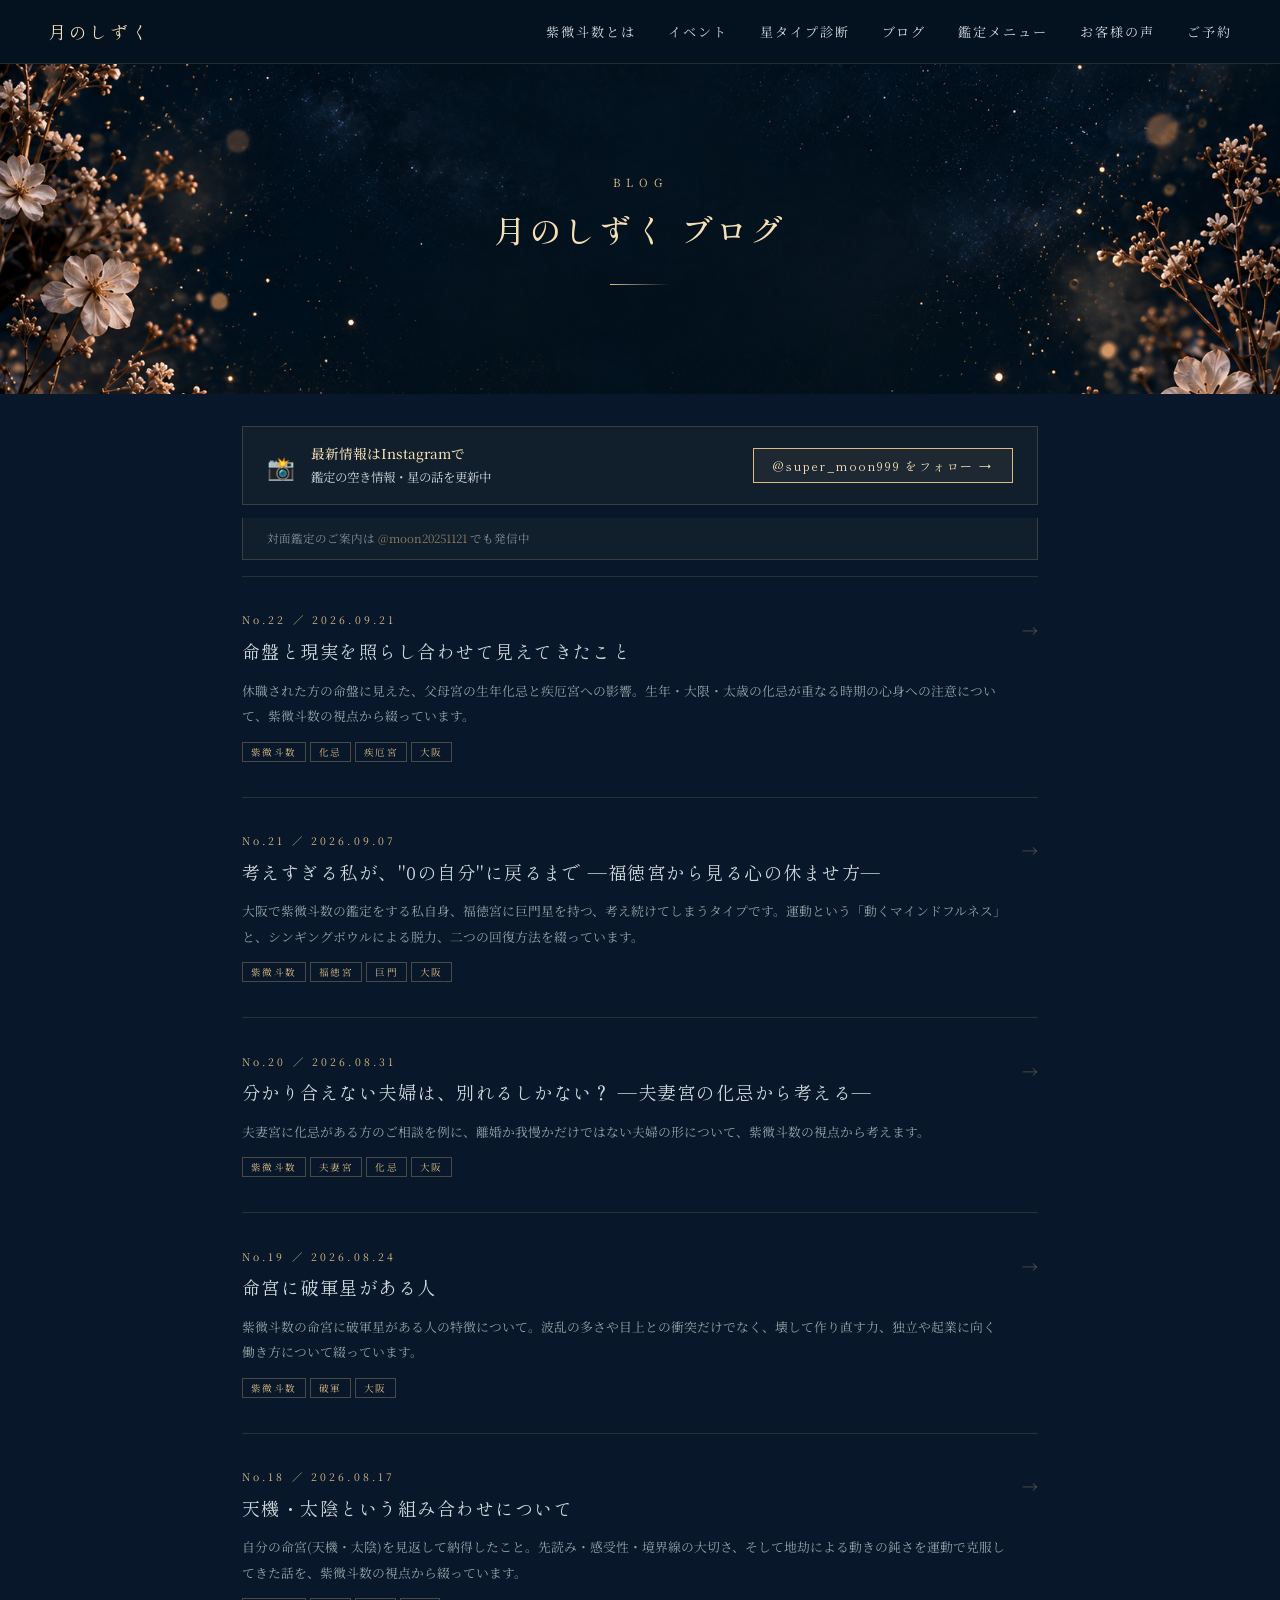
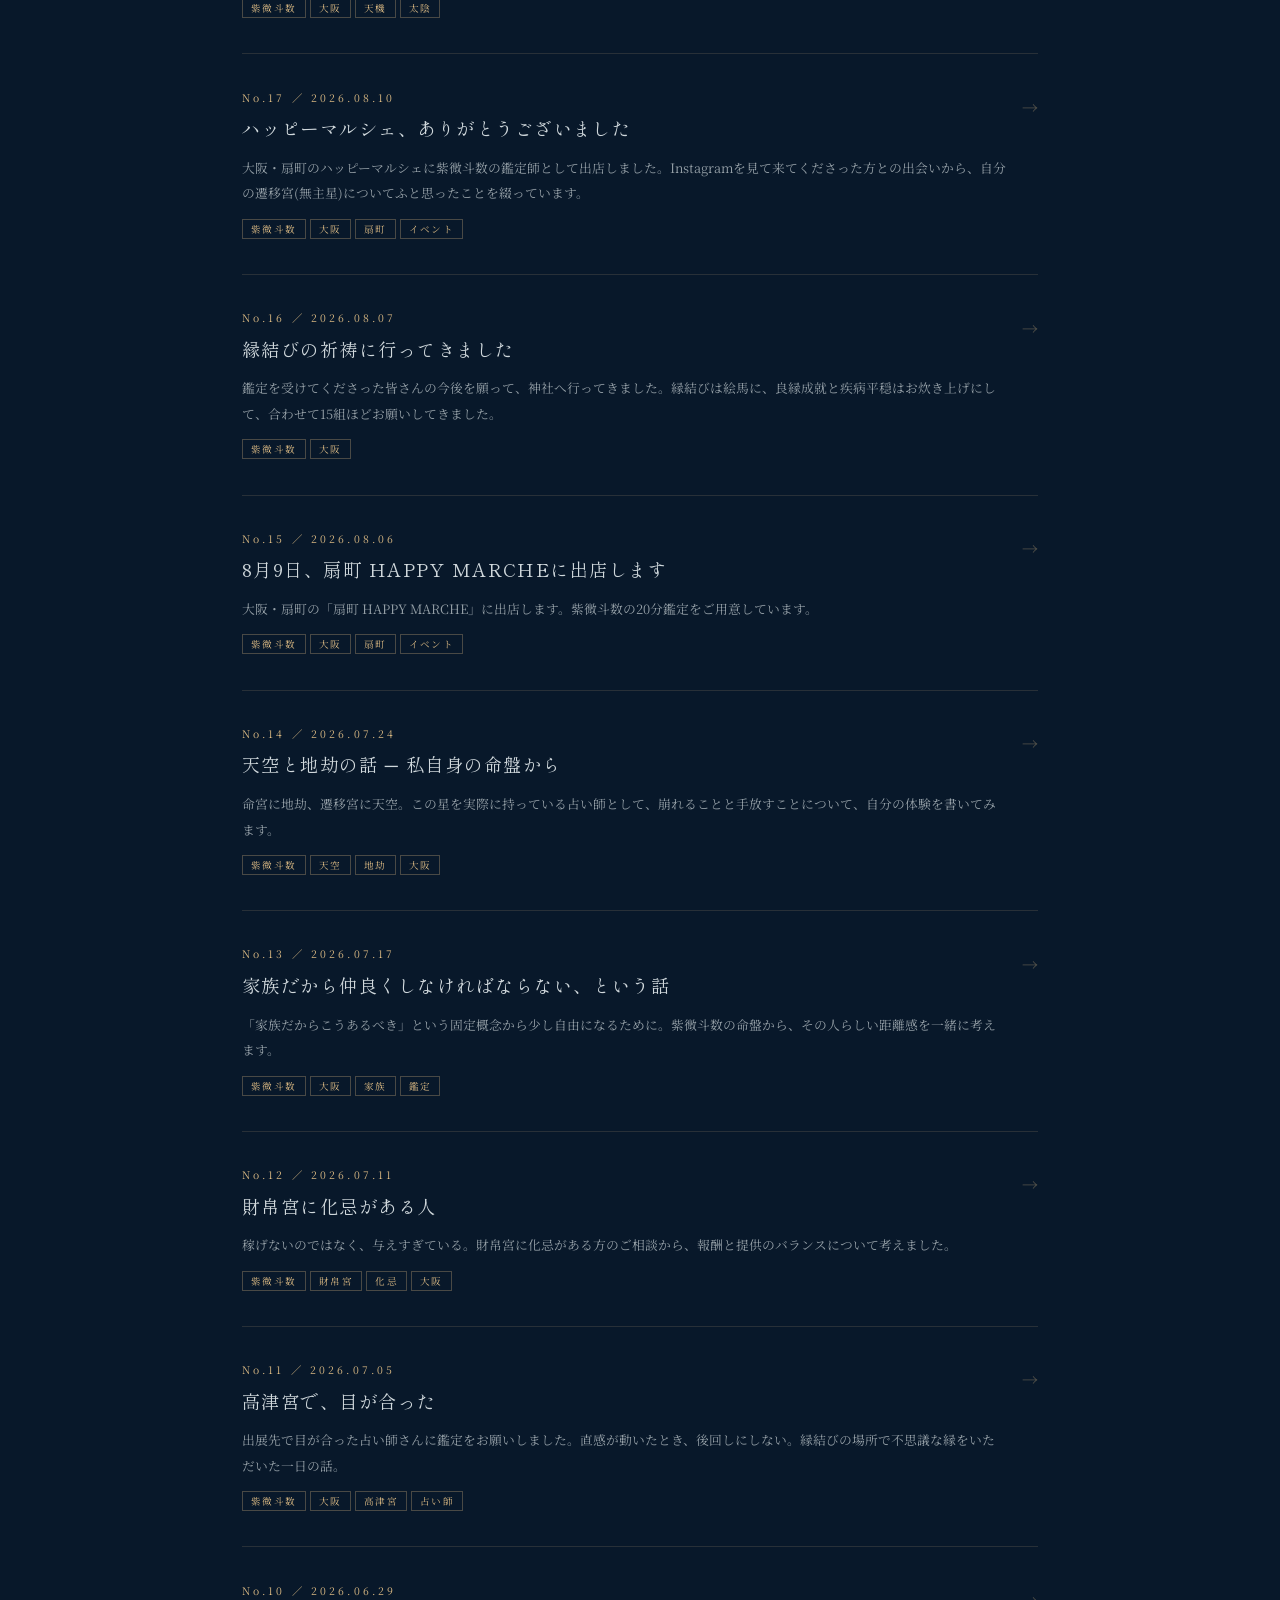
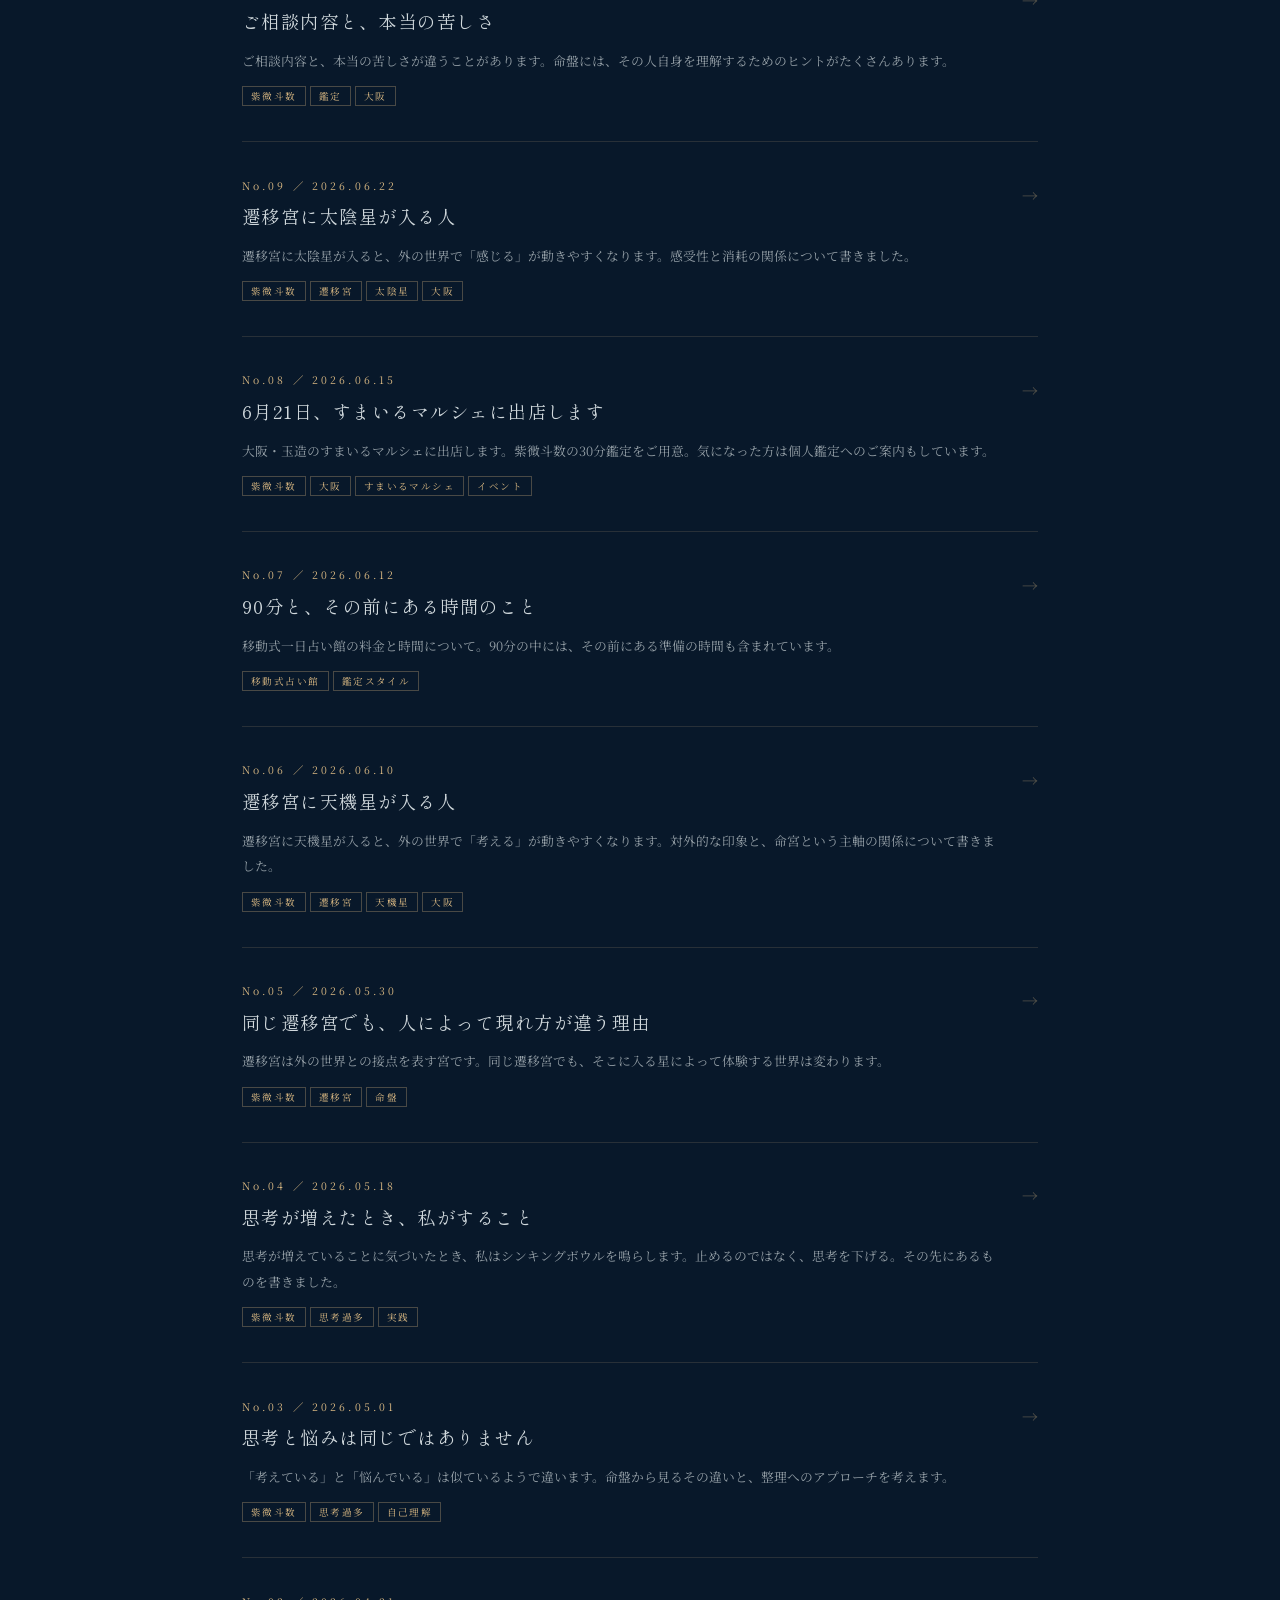
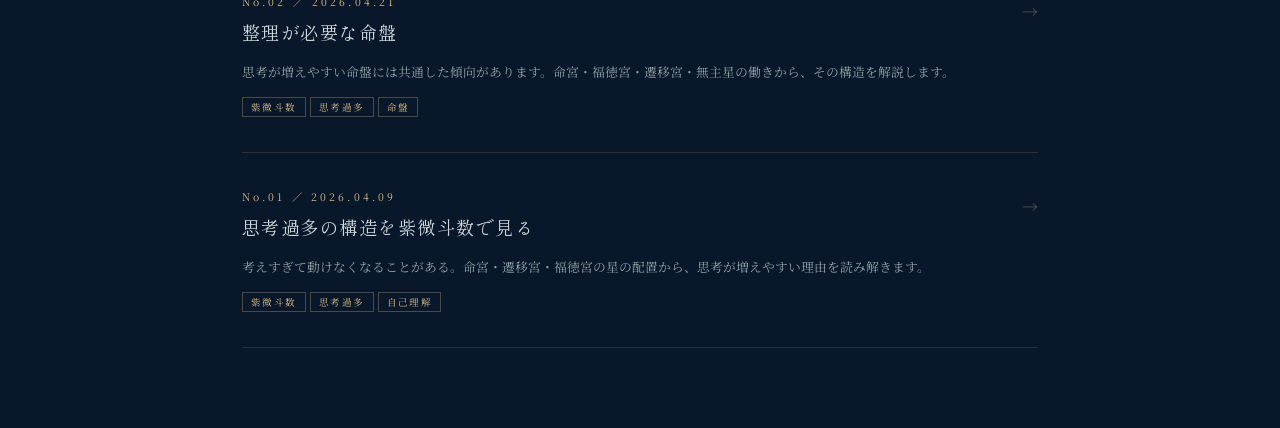
==== commit 9dfdd7a1: "Add files via upload" ====
--- a/blog.html
+++ b/blog.html
@@ -27,7 +27,25 @@
     .list-view { display: block; }
     #articleView { display: none; }
 
-    .blog-header { position: relative; isolation: isolate; overflow: hidden; min-height: 330px; padding: 5rem 2rem 3.5rem; width: 100%; margin: 0 auto 2rem; display: flex; flex-direction: column; align-items: center; justify-content: center; text-align: center; background: #08182a url('blog-header-night.png') center / cover no-repeat; }
+    .blog-header { position: relative; isolation: isolate; overflow: hidden; min-height: 330px; padding: 5rem 2rem 3.5rem; width: 100%; margin: 0 auto 2rem; display: flex; flex-direction: column; align-items: center; justify-content: center; text-align: center; background: #08182a url('blog-header-night.png') center center / cover no-repeat; }
+    .blog-header > :not(.blog-floral):not(.blog-stars) { position: relative; z-index: 2; }
+    .blog-floral { display: none; position: absolute; bottom: -18px; width: 185px; height: 280px; background: url('blog-floral-overlay.png') center bottom / contain no-repeat; opacity: .66; pointer-events: none; z-index: 1; }
+    .blog-floral.left { left: -34px; transform: rotate(-17deg); transform-origin: bottom left; }
+    .blog-floral.right { right: -28px; width: 145px; height: 220px; opacity: .50; transform: scaleX(-1) rotate(-9deg); transform-origin: bottom right; }
+    .blog-stars { display: none; position: absolute; inset: 0; pointer-events: none; z-index: 1; }
+    .blog-stars i { position: absolute; color: #e8c58e; font-style: normal; line-height: 1; text-shadow: 0 0 7px rgba(232,197,142,.6); }
+    .blog-stars i:nth-child(1) { left: 7%; top: 18%; font-size: 9px; opacity: 0.82; }
+    .blog-stars i:nth-child(2) { left: 15%; top: 51%; font-size: 13px; opacity: 0.82; }
+    .blog-stars i:nth-child(3) { left: 26%; top: 29%; font-size: 7px; opacity: 0.58; }
+    .blog-stars i:nth-child(4) { left: 35%; top: 77%; font-size: 5px; opacity: 0.58; }
+    .blog-stars i:nth-child(5) { left: 47%; top: 17%; font-size: 7px; opacity: 0.58; }
+    .blog-stars i:nth-child(6) { left: 57%; top: 71%; font-size: 6px; opacity: 0.58; }
+    .blog-stars i:nth-child(7) { left: 69%; top: 25%; font-size: 8px; opacity: 0.82; }
+    .blog-stars i:nth-child(8) { left: 82%; top: 68%; font-size: 11px; opacity: 0.82; }
+    .blog-stars i:nth-child(9) { left: 93%; top: 32%; font-size: 8px; opacity: 0.82; }
+    .blog-stars i:nth-child(10) { left: 12%; top: 83%; font-size: 6px; opacity: 0.58; }
+    .blog-stars i:nth-child(11) { left: 74%; top: 82%; font-size: 5px; opacity: 0.58; }
+    .blog-stars i:nth-child(12) { left: 90%; top: 14%; font-size: 5px; opacity: 0.58; }
     .section-label { font-size: 0.7rem; letter-spacing: 0.5em; color: var(--gold); text-transform: uppercase; margin-bottom: 1rem; }
     .section-title { font-family: 'Shippori Mincho', serif; font-size: clamp(1.4rem,4vw,2rem); color: var(--pale-gold); letter-spacing: 0.1em; font-weight: 500; margin-bottom: 0.5rem; }
     .divider { width: 60px; height: 1px; background: linear-gradient(to right, var(--gold), transparent); margin: 1.5rem 0; }
@@ -78,7 +96,11 @@
 
     @media (max-width: 600px) {
       .nav { padding: 1rem 1.2rem; }
-      .blog-header { min-height: 215px; padding: 3rem 1rem 2rem; background-position: center; }
+      .blog-header { min-height: 215px; padding: 3rem 1rem 2rem; }
+      .blog-floral { width: 82px; height: 128px; bottom: -6px; }
+      .blog-floral.left { left: -23px; }
+      .blog-floral.right { right: -22px; width: 70px; height: 108px; }
+      .blog-stars i { transform: scale(.7); }
       .insta-inner { flex-direction: column; align-items: flex-start; }
       .article-card { grid-template-columns: 1fr; }
       .card-arrow { display: none; }
@@ -102,6 +124,9 @@
 
 <div class="list-view" id="listView">
   <div class="blog-header">
+    <div class="blog-floral left" aria-hidden="true"></div>
+    <div class="blog-floral right" aria-hidden="true"></div>
+    <div class="blog-stars" aria-hidden="true"><i>✦</i><i>✦</i><i>✦</i><i>✦</i><i>✦</i><i>✦</i><i>✦</i><i>✦</i><i>✦</i><i>✦</i><i>✦</i><i>✦</i></div>
     <p class="section-label">Blog</p>
     <h1 class="section-title">月のしずく ブログ</h1>
     <div class="divider"></div>
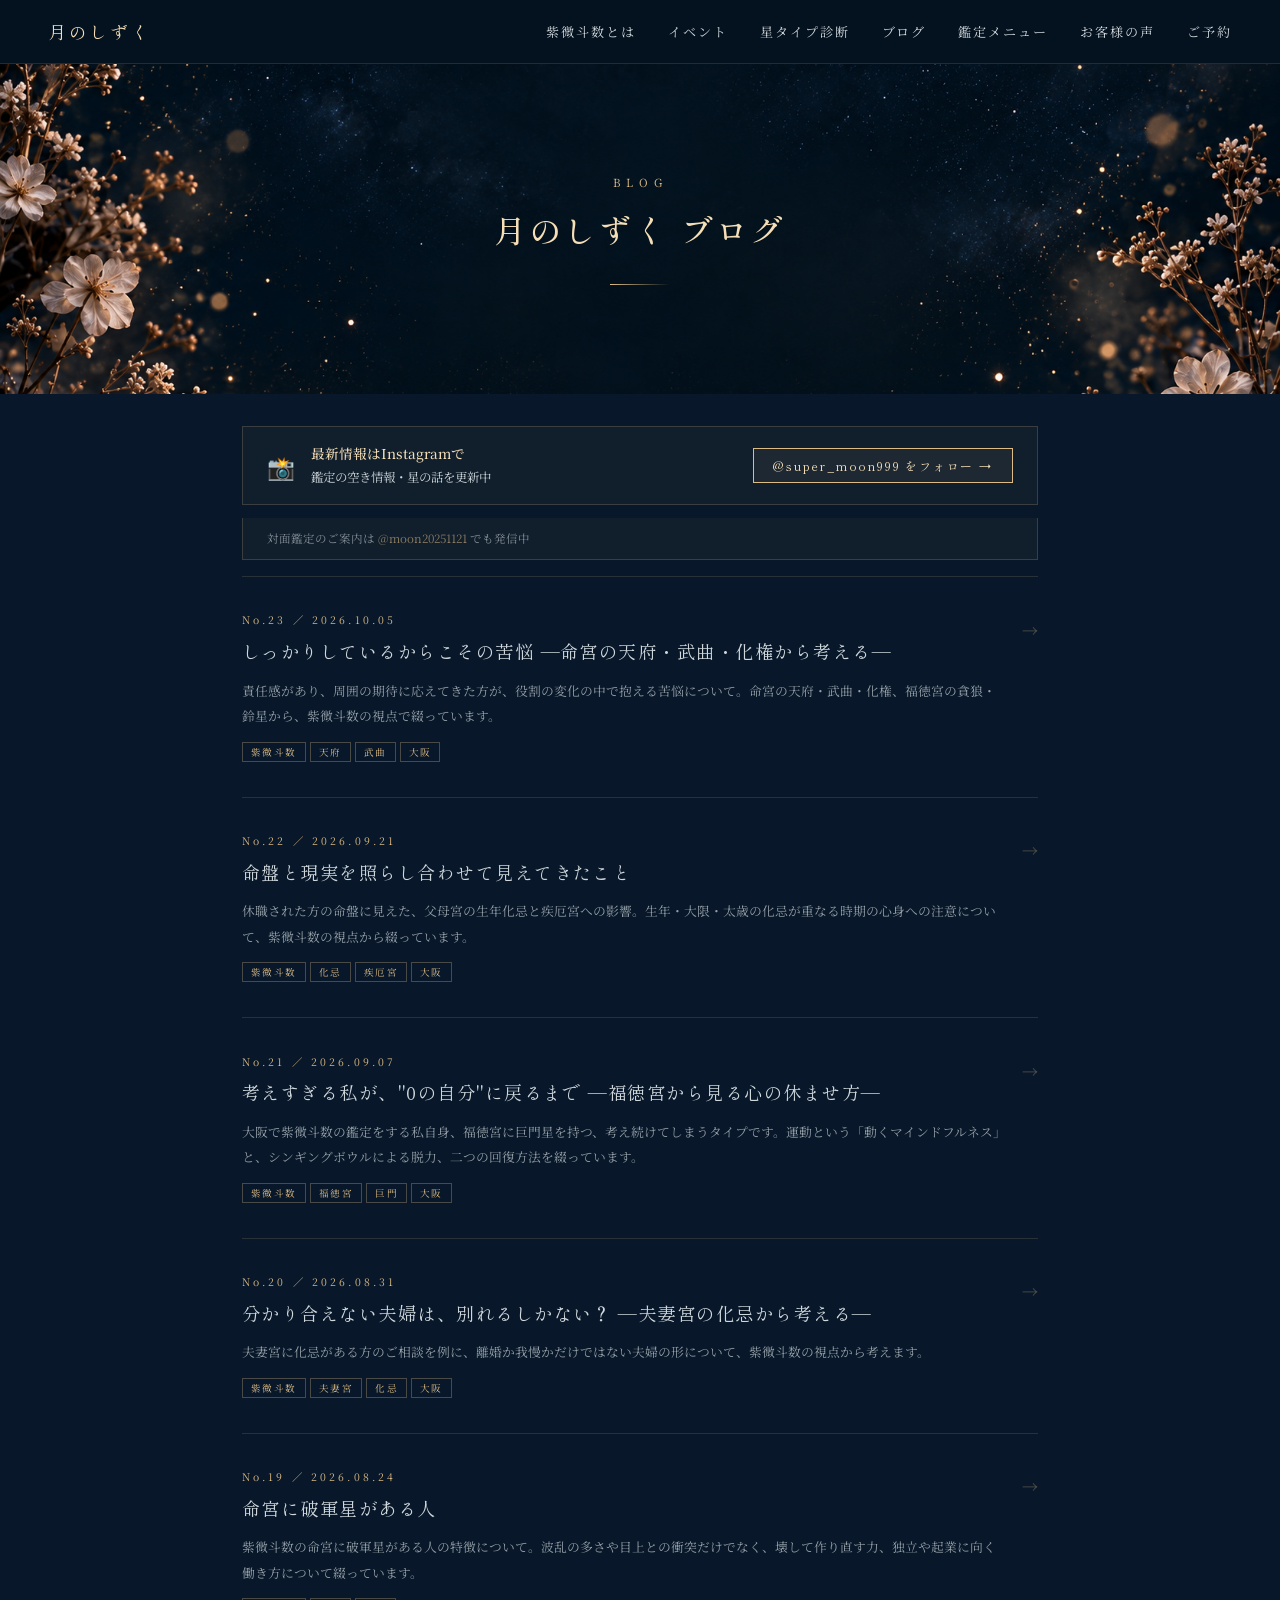
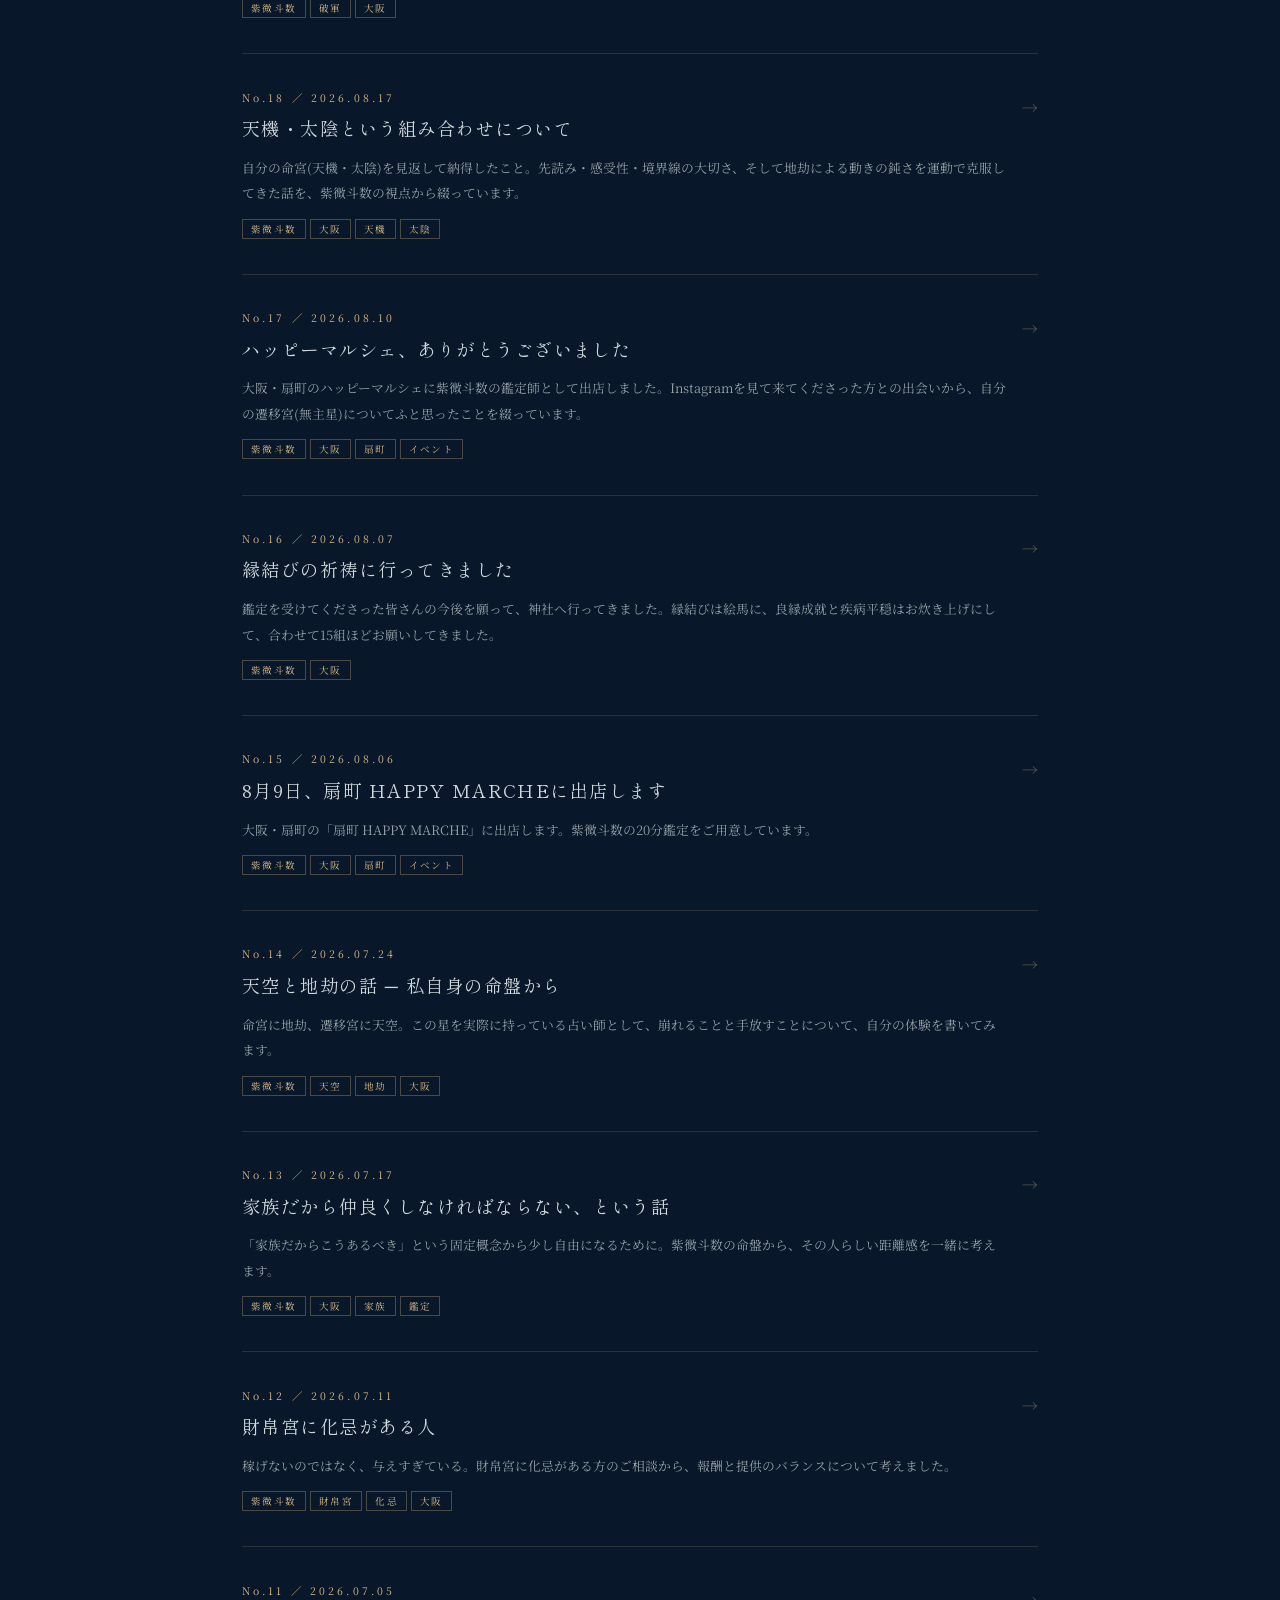
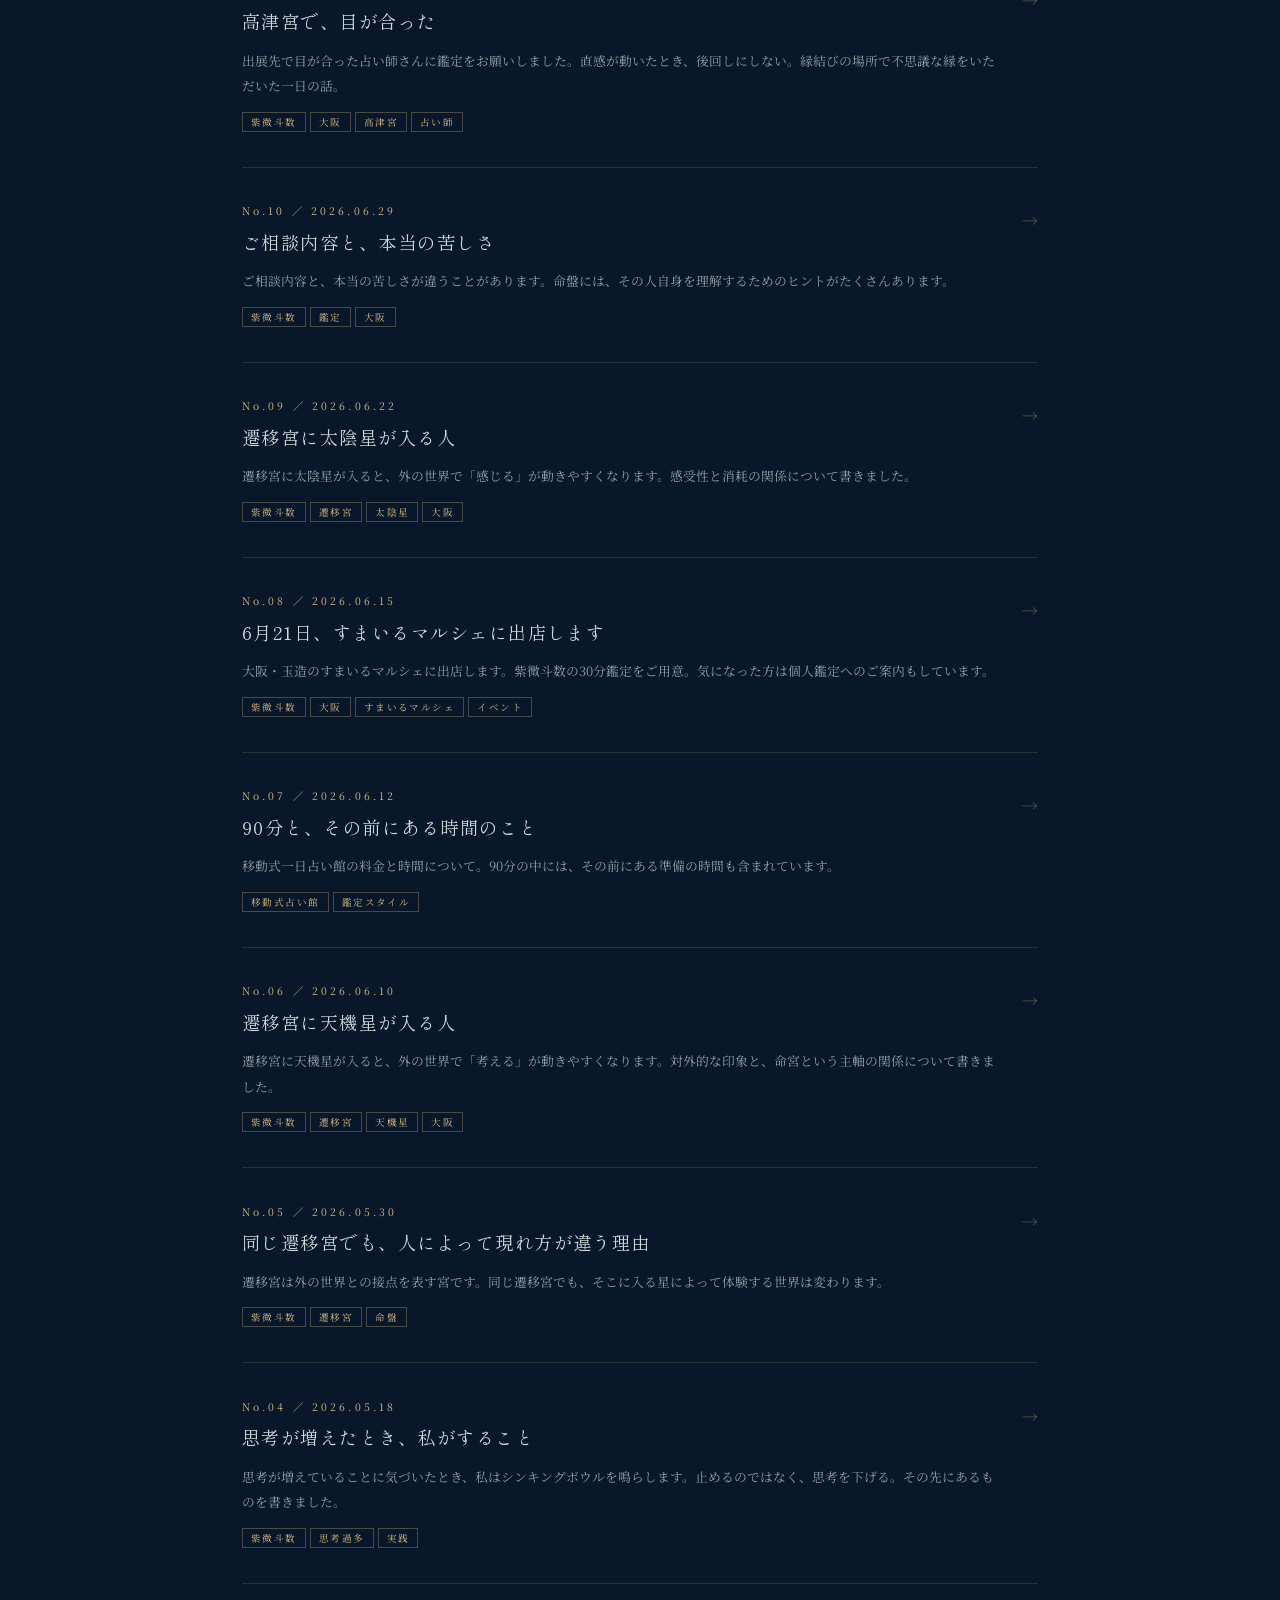
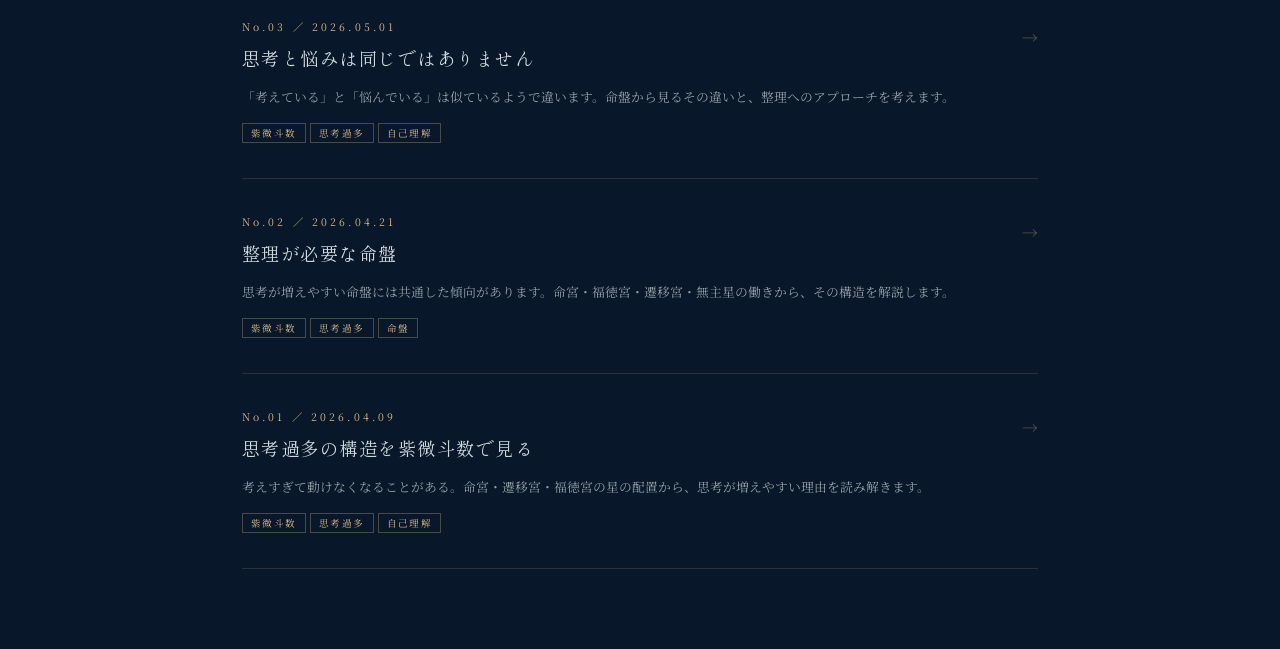
==== commit 69293035: "Add files via upload" ====
--- a/blog.html
+++ b/blog.html
@@ -149,6 +149,15 @@
   </div>
 
   <div class="articles">
+    <div class="article-card" onclick="showArticle(22)">
+      <div>
+        <div class="card-no">No.23 ／ 2026.10.05</div>
+        <div class="card-title">しっかりしているからこその苦悩 ―命宮の天府・武曲・化権から考える―</div>
+        <div class="card-excerpt">責任感があり、周囲の期待に応えてきた方が、役割の変化の中で抱える苦悩について。命宮の天府・武曲・化権、福徳宮の貪狼・鈴星から、紫微斗数の視点で綴っています。</div>
+        <div><span class="card-tag">紫微斗数</span><span class="card-tag">天府</span><span class="card-tag">武曲</span><span class="card-tag">大阪</span></div>
+      </div>
+      <div class="card-arrow">→</div>
+    </div>
     <div class="article-card" onclick="showArticle(21)">
       <div>
         <div class="card-no">No.22 ／ 2026.09.21</div>
@@ -1078,17 +1087,81 @@
       <div class="cta-box"><p>あなたの命盤の星も、一緒に読み解いていきます。<br>気になる方はお気軽にご予約ください。</p><a class="cta-btn" href="yoyaku.html">鑑定を予約する</a></div>
     </div>
   </div>
+  <div class="article-page" id="article22">
+    <p class="article-no">No.23 ／ 2026.10.05</p>
+    <h1 class="article-title">しっかりしているからこその苦悩 ―命宮の天府・武曲・化権から考える―</h1>
+    <p class="article-date">2026年10月5日</p>
+    <div class="article-body">
+      <p>大阪で紫微斗数の鑑定をしていると、真面目に仕事に取り組み、周囲の期待に応えてきた方から、ご相談をいただくことがあります。</p>
+      <p>責任感があり、任されたことをきちんとやり遂げる。</p>
+      <p>だからこそ信頼され、次の役割を任される。</p>
+      <p>けれど、期待が大きくなるにつれて仕事への意欲が薄れ、何もかも投げ出したくなることもあります。</p>
+      <p>今回は、役割が変わったときに生まれる苦悩について、鑑定で考えたことを書いてみます。</p>
+      <p>相談者様のプライバシーに配慮し、具体的な背景は伏せています。</p>
+      <h2>役割が変わると、求められるものも変わる</h2>
+      <p>これまでは、自分が動き、成果を出すことで評価されてきた。</p>
+      <p>ところが、人をまとめ、全体を見て判断する立場になると、自分の努力だけでは動かせないことが増えてきます。</p>
+      <p>関係者の意見が食い違う。</p>
+      <p>自分では変えられない条件がある。</p>
+      <p>必要だと分かっていても、相手の反応が怖くて言葉にできない。</p>
+      <p>同じ仕事を続けているようでも、求められる役割は大きく変わっています。</p>
+      <h2>命宮の天府・武曲・化権が示す「任される力」</h2>
+      <p>紫微斗数の命盤には、責任ある立場を任されやすい傾向や、管理・判断に力を発揮しやすい性質が見える場合があります。</p>
+      <p>今回拝見した命盤では、命宮に天府星と武曲星があり、化権もついていました。</p>
+      <p>天府は、物事を管理し、全体を安定させていく性質を持つ星です。武曲は、実務や成果を重視し、責任を持って物事を進める力を表します。化権には、権限や責任、主導して判断するという象意があります。</p>
+      <p>この組み合わせからは、実務で成果を出す力に加え、全体を管理し、責任ある立場を担う力が読み取れます。周囲から仕事を任され、抜擢されやすい持ち味でもあります。</p>
+      <h2>福徳宮の貪狼・鈴星が示すタフさ</h2>
+      <p>福徳宮には、貪狼星と鈴星がありました。</p>
+      <p>貪狼には、意欲や欲求、物事への関心を広げ、楽しみや達成感を求める性質があります。鈴星には、内側に強いエネルギーを秘め、それが緊張や集中力として表れる面があります。</p>
+      <p>内面にもバイタリティーがあり、困難に向き合う粘り強さを持つ方だと言えます。</p>
+      <p>ただ、タフさがあるからこそ、苦しくても踏ん張り続けてしまうことがあります。持っている力を十分に使うためにも、何を引き受け、どこまでを自分の責任とするのかを整理することが大切です。</p>
+      <h2>判断することと、好かれることを切り分ける</h2>
+      <p>責任ある立場を担う力を持っていることと、本人が不安なく役割を担えることは別です。</p>
+      <p>任される力があっても、迷うことはあります。</p>
+      <p>責任者になったからといって、人から嫌われることが急に平気になるわけでもありません。</p>
+      <p>特に、これまで周囲の期待に応えることを大切にしてきた方にとって、誰かが不満を持つと分かっている判断を伝えるのは、苦しいことです。</p>
+      <p>けれど、責任ある立場では、全員の希望を同時にかなえられない場面があります。</p>
+      <p>相手の意見を聞き、必要な説明をすること。</p>
+      <p>そのうえで、全体のために判断すること。</p>
+      <p>そこまでが自分の役割であり、相手がどう受け取るかまでは、自分だけで決められません。</p>
+      <p>判断することと、人に好かれることを切り分けて考えると、言葉にできなかった理由が少しずつ整理されていきます。</p>
+      <p>役割が変わると、評価される仕事の内容も変わります。</p>
+      <p>自分で成果を出してきた人ほど、自分の手で結果をつくりたい、貢献を認めてもらいたいという気持ちがあるでしょう。</p>
+      <p>その気持ちを持ったまま、人に任せる立場へ移ることには、戸惑いもあります。</p>
+      <p>自分が直接動くことに加えて、人が動けるように整えること、必要な判断をすること、全体を進めることも仕事になる。</p>
+      <p>この変化を理解すると、自分の頑張りをどこへ向ければよいのかが見えてきます。</p>
+      <h2>一度の結果で、持ち味は消えない</h2>
+      <p>鑑定では、今回の結果だけで今後の可能性がすべて決まるわけではない、という視点もお伝えしました。</p>
+      <p>天府・武曲・化権から読み取れる、管理や実務、判断に関わる持ち味は、今回の役割を離れたとしても変わらずそこにあります。別の場面で、再び責任ある仕事を任される可能性もあります。</p>
+      <p>命盤から見える持ち味は、一度の成功や失敗だけで消えるものではありません。</p>
+      <p>もう一つ、お話ししたことがあります。</p>
+      <p>社会で働く以上、他者からの評価はあります。</p>
+      <p>成果を求められることも、評価が報酬につながることも、現実の一部です。</p>
+      <p>ただ、成功したときも、思うような結果にならなかったときも、自分が何を考え、何に迷い、どのように取り組んできたかを、一番近くで知っているのは自分です。</p>
+      <p>結果を振り返り、改善することと、自分の努力を認めることは、両方あってよいのだと思います。</p>
+      <p>周囲から認められるために頑張ってきた人ほど、自分で自分を認めることには、慣れていないのかもしれません。</p>
+      <p>一度の鑑定で、すべてが落ち着くわけではありません。</p>
+      <p>実際の仕事の中で、また迷うこともあるでしょう。</p>
+      <p>それでも、苦しさの背景を知り、自分の役割を捉え直すことは、次の一歩につながります。</p>
+      <p>私は、命盤と現実を照らし合わせながら、その方が自分で選び、判断していくための鑑定を大切にしています。</p>
+    </div>
+    <div class="article-footer">
+      <div class="article-tags"><span>紫微斗数</span><span>天府</span><span>武曲</span><span>大阪</span></div>
+      <div style="margin:2rem 0;text-align:center;padding:1.5rem;border:0.5px solid rgba(221,187,132,0.2);background:rgba(221,187,132,0.04);"><p style="font-size:0.82rem;color:var(--silver);line-height:2;margin-bottom:1.2rem;">この記事へのご感想・コメントをお待ちしています。</p><a href="https://docs.google.com/forms/d/e/1FAIpQLSe3ar0IWe2qsdWSZbaSoZ3Vvh04zVP48MoZSb1phXaBVsmJZw/viewform" target="_blank" style="display:inline-block;padding:0.75rem 2rem;border:1px solid var(--gold);color:var(--pale-gold);font-family:Shippori Mincho,serif;font-size:0.82rem;letter-spacing:0.2em;text-decoration:none;background:rgba(221,187,132,0.06);">ご感想・コメントを送る →</a></div>
+      <div class="cta-box"><p>あなたの命盤の星も、一緒に読み解いていきます。<br>気になる方はお気軽にご予約ください。</p><a class="cta-btn" href="yoyaku.html">鑑定を予約する</a></div>
+    </div>
+  </div>
 </div>
 <script>
 function showList(){
   document.getElementById('listView').style.display='block';
   document.getElementById('articleView').style.display='none';
-  ['article0','article1','article2','article3','article4','article5','article6','article7','article8','article9','article10','article11','article12','article13','article14','article15','article16','article17','article18','article19','article20','article21'].forEach(id=>{document.getElementById(id).style.display='none';});
+  ['article0','article1','article2','article3','article4','article5','article6','article7','article8','article9','article10','article11','article12','article13','article14','article15','article16','article17','article18','article19','article20','article21','article22'].forEach(id=>{document.getElementById(id).style.display='none';});
 }
 function showArticle(n){
   document.getElementById('listView').style.display='none';
   document.getElementById('articleView').style.display='block';
-  ['article0','article1','article2','article3','article4','article5','article6','article7','article8','article9','article10','article11','article12','article13','article14','article15','article16','article17','article18','article19','article20','article21'].forEach(id=>{document.getElementById(id).style.display='none';});
+  ['article0','article1','article2','article3','article4','article5','article6','article7','article8','article9','article10','article11','article12','article13','article14','article15','article16','article17','article18','article19','article20','article21','article22'].forEach(id=>{document.getElementById(id).style.display='none';});
   document.getElementById('article'+n).style.display='block';
   window.scrollTo(0,0);
 }
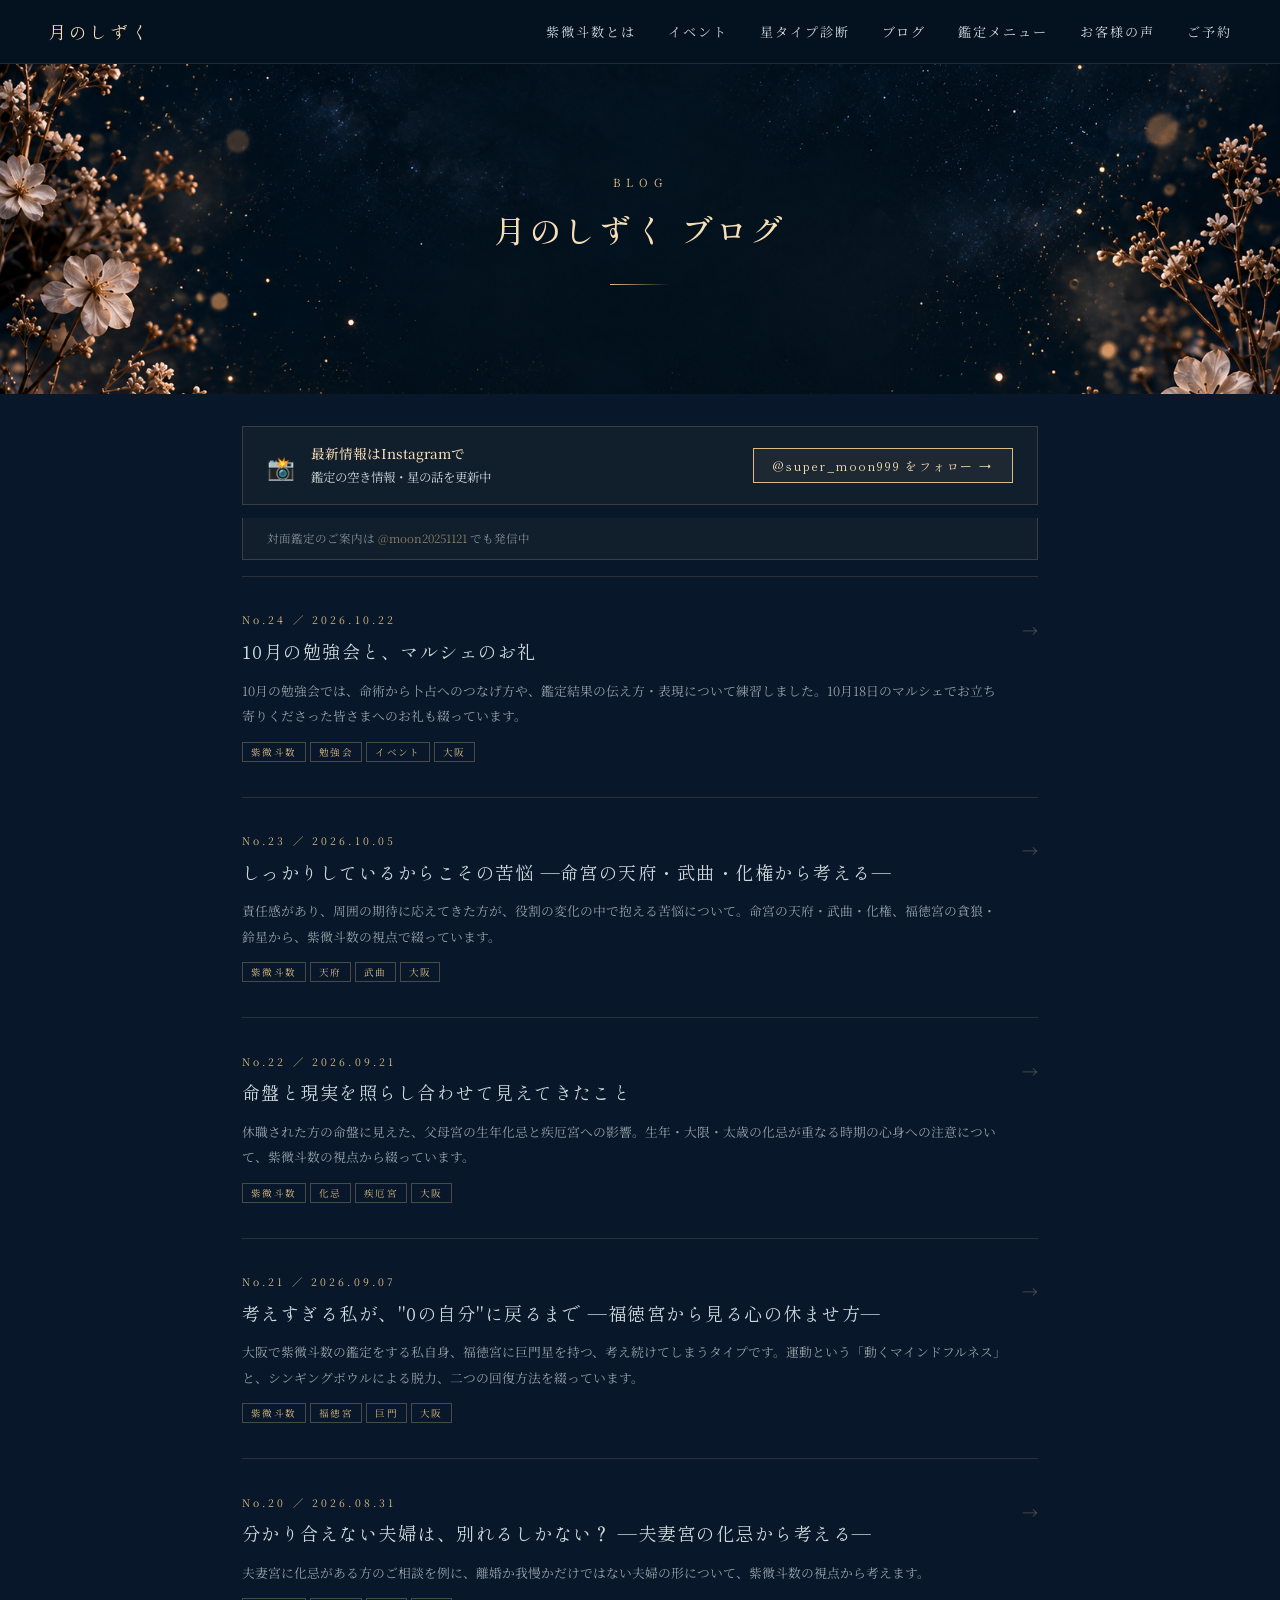
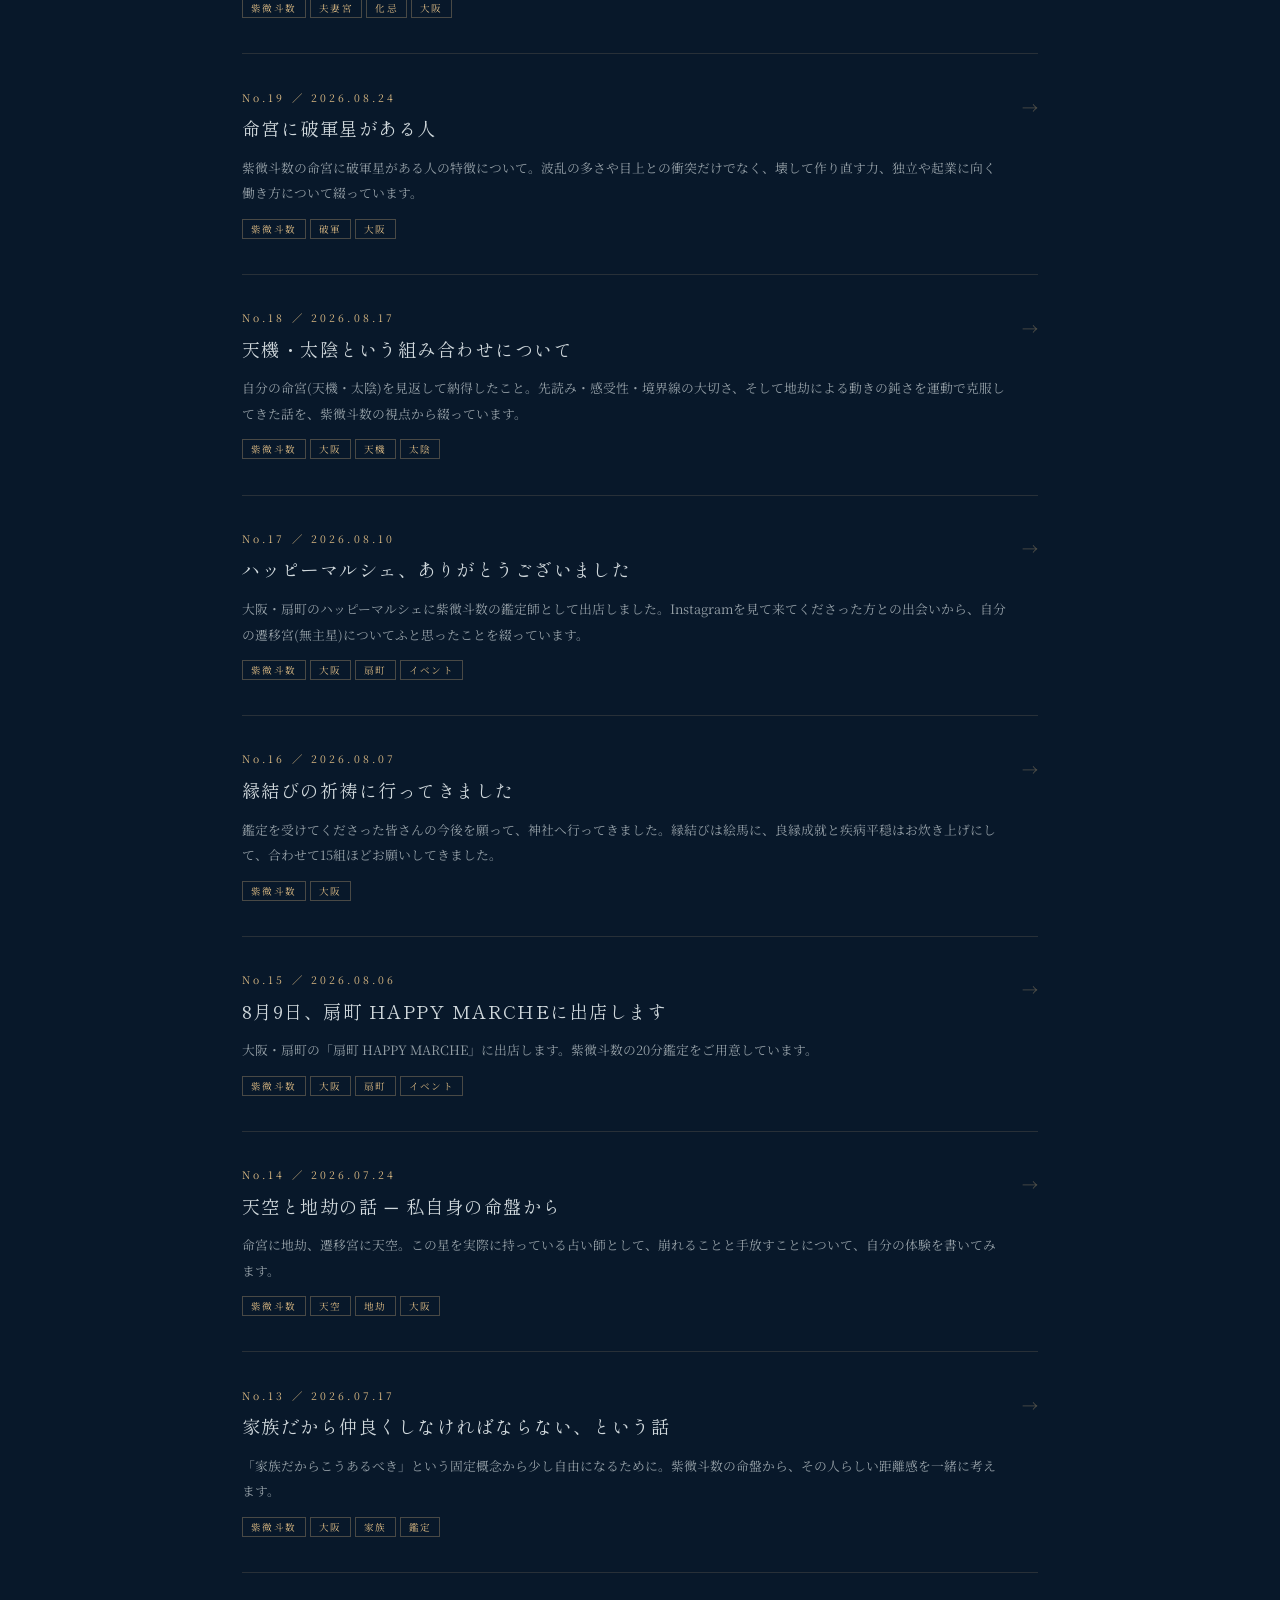
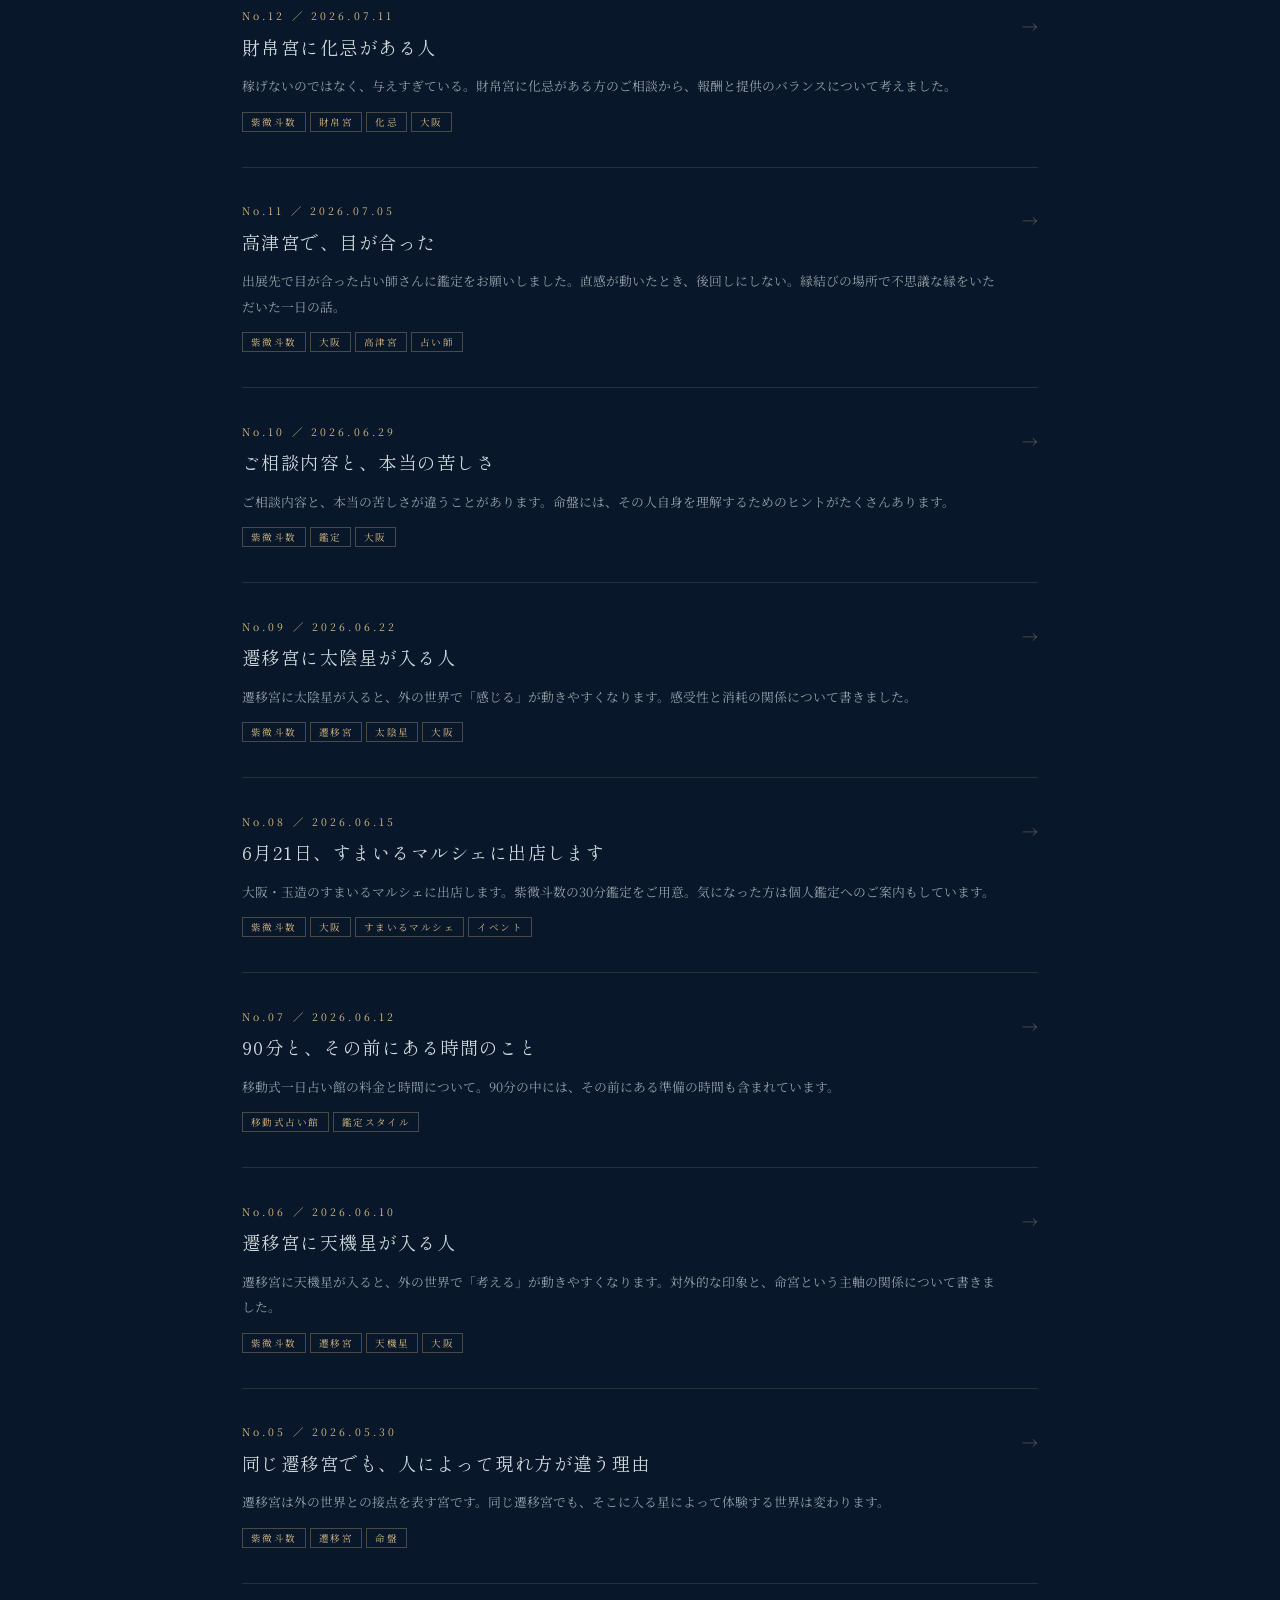
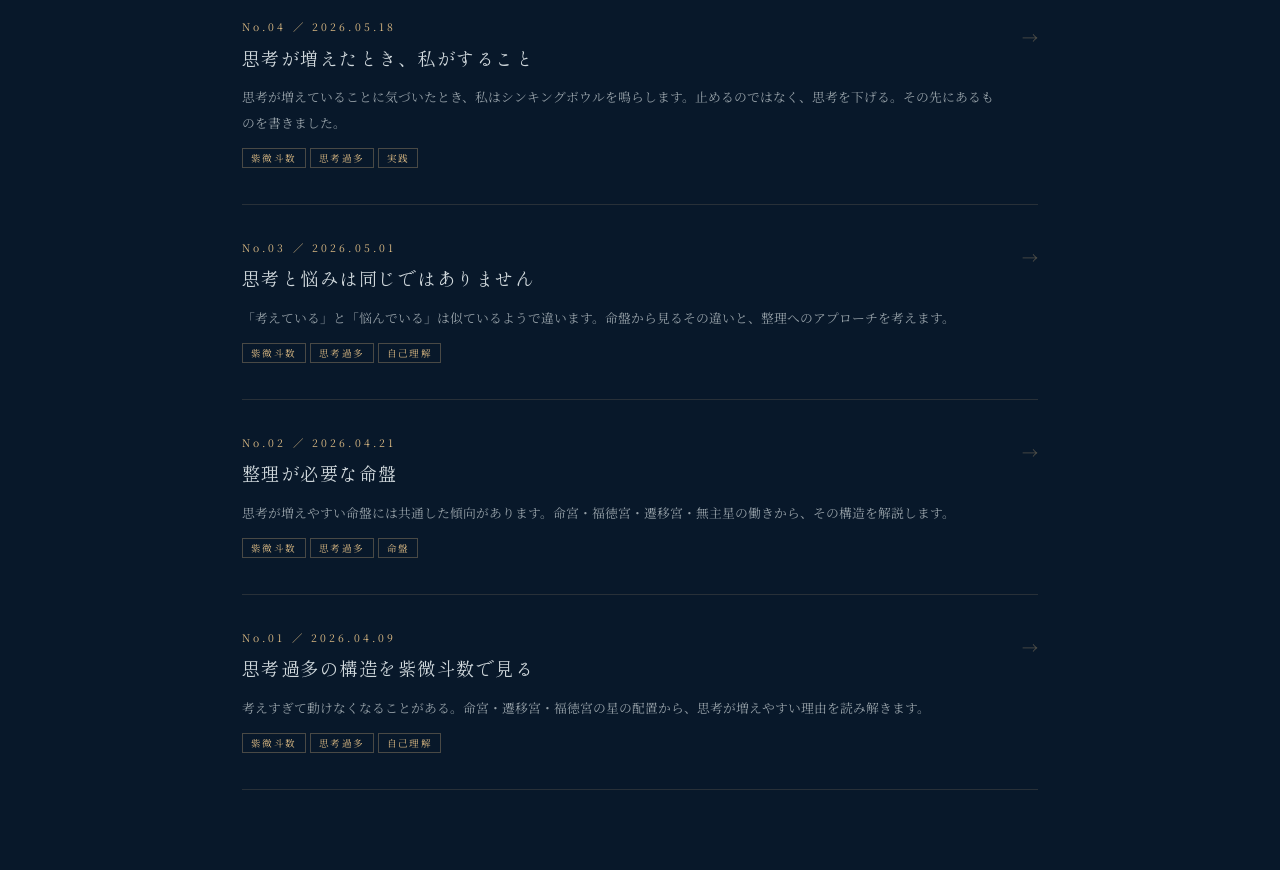
==== commit fb483c3c: "Add files via upload" ====
--- a/blog.html
+++ b/blog.html
@@ -149,6 +149,15 @@
   </div>
 
   <div class="articles">
+    <div class="article-card" onclick="showArticle(23)">
+      <div>
+        <div class="card-no">No.24 ／ 2026.10.22</div>
+        <div class="card-title">10月の勉強会と、マルシェのお礼</div>
+        <div class="card-excerpt">10月の勉強会では、命術から卜占へのつなげ方や、鑑定結果の伝え方・表現について練習しました。10月18日のマルシェでお立ち寄りくださった皆さまへのお礼も綴っています。</div>
+        <div><span class="card-tag">紫微斗数</span><span class="card-tag">勉強会</span><span class="card-tag">イベント</span><span class="card-tag">大阪</span></div>
+      </div>
+      <div class="card-arrow">→</div>
+    </div>
     <div class="article-card" onclick="showArticle(22)">
       <div>
         <div class="card-no">No.23 ／ 2026.10.05</div>
@@ -1151,17 +1160,41 @@
       <div class="cta-box"><p>あなたの命盤の星も、一緒に読み解いていきます。<br>気になる方はお気軽にご予約ください。</p><a class="cta-btn" href="yoyaku.html">鑑定を予約する</a></div>
     </div>
   </div>
+  <div class="article-page" id="article23">
+    <p class="article-no">No.24 ／ 2026.10.22</p>
+    <h1 class="article-title">10月の勉強会と、マルシェのお礼</h1>
+    <p class="article-date">2026年10月22日</p>
+    <div class="article-body">
+      <h2>10月の勉強会</h2>
+      <p>10月の勉強会では、命術から卜占へのつなげ方や、命術で読み取った結果の伝え方・表現について練習しました。</p>
+      <p>命術で分かったことを、ご相談内容に合わせてどのように卜占へつなげていくか。実際に鑑定するときの流れを考える時間になりました。</p>
+      <p>お客様に伝える言葉は、それぞれの言葉でいいと思っています。同じ結果でも、表現の仕方は人それぞれです。</p>
+      <p>大切なのは、自分なりの伝え方を見つけること。そして、その言葉をお客様がどのように受け取っているかを考えることだと思います。</p>
+      <p>私自身も、皆さんが実践しながら学べるよう、勉強会の進め方を振り返り、次回につなげていきたいと思います。</p>
+      <p>ご参加くださった皆さま、ありがとうございました。</p>
+      <h2>10月18日のマルシェ</h2>
+      <p>10月18日のマルシェでお立ち寄りくださった皆さま、ありがとうございました。</p>
+      <p>大切なお話を聞かせていただき、ご縁をいただけたことに感謝しています。鑑定の時間が、気持ちを整理したり、一歩踏み出したりするきっかけになっていましたら、うれしいです。</p>
+      <p>主催者の皆さま、ご一緒した出店者の皆さまにも、心よりお礼申し上げます。</p>
+      <p>これからも大阪を拠点に、学びの場と鑑定の時間を大切にしていきたいと思います。</p>
+    </div>
+    <div class="article-footer">
+      <div class="article-tags"><span>紫微斗数</span><span>勉強会</span><span>イベント</span><span>大阪</span></div>
+      <div style="margin:2rem 0;text-align:center;padding:1.5rem;border:0.5px solid rgba(221,187,132,0.2);background:rgba(221,187,132,0.04);"><p style="font-size:0.82rem;color:var(--silver);line-height:2;margin-bottom:1.2rem;">この記事へのご感想・コメントをお待ちしています。</p><a href="https://docs.google.com/forms/d/e/1FAIpQLSe3ar0IWe2qsdWSZbaSoZ3Vvh04zVP48MoZSb1phXaBVsmJZw/viewform" target="_blank" style="display:inline-block;padding:0.75rem 2rem;border:1px solid var(--gold);color:var(--pale-gold);font-family:Shippori Mincho,serif;font-size:0.82rem;letter-spacing:0.2em;text-decoration:none;background:rgba(221,187,132,0.06);">ご感想・コメントを送る →</a></div>
+      <div class="cta-box"><p>あなたの命盤の星も、一緒に読み解いていきます。<br>気になる方はお気軽にご予約ください。</p><a class="cta-btn" href="yoyaku.html">鑑定を予約する</a></div>
+    </div>
+  </div>
 </div>
 <script>
 function showList(){
   document.getElementById('listView').style.display='block';
   document.getElementById('articleView').style.display='none';
-  ['article0','article1','article2','article3','article4','article5','article6','article7','article8','article9','article10','article11','article12','article13','article14','article15','article16','article17','article18','article19','article20','article21','article22'].forEach(id=>{document.getElementById(id).style.display='none';});
+  ['article0','article1','article2','article3','article4','article5','article6','article7','article8','article9','article10','article11','article12','article13','article14','article15','article16','article17','article18','article19','article20','article21','article22','article23'].forEach(id=>{document.getElementById(id).style.display='none';});
 }
 function showArticle(n){
   document.getElementById('listView').style.display='none';
   document.getElementById('articleView').style.display='block';
-  ['article0','article1','article2','article3','article4','article5','article6','article7','article8','article9','article10','article11','article12','article13','article14','article15','article16','article17','article18','article19','article20','article21','article22'].forEach(id=>{document.getElementById(id).style.display='none';});
+  ['article0','article1','article2','article3','article4','article5','article6','article7','article8','article9','article10','article11','article12','article13','article14','article15','article16','article17','article18','article19','article20','article21','article22','article23'].forEach(id=>{document.getElementById(id).style.display='none';});
   document.getElementById('article'+n).style.display='block';
   window.scrollTo(0,0);
 }
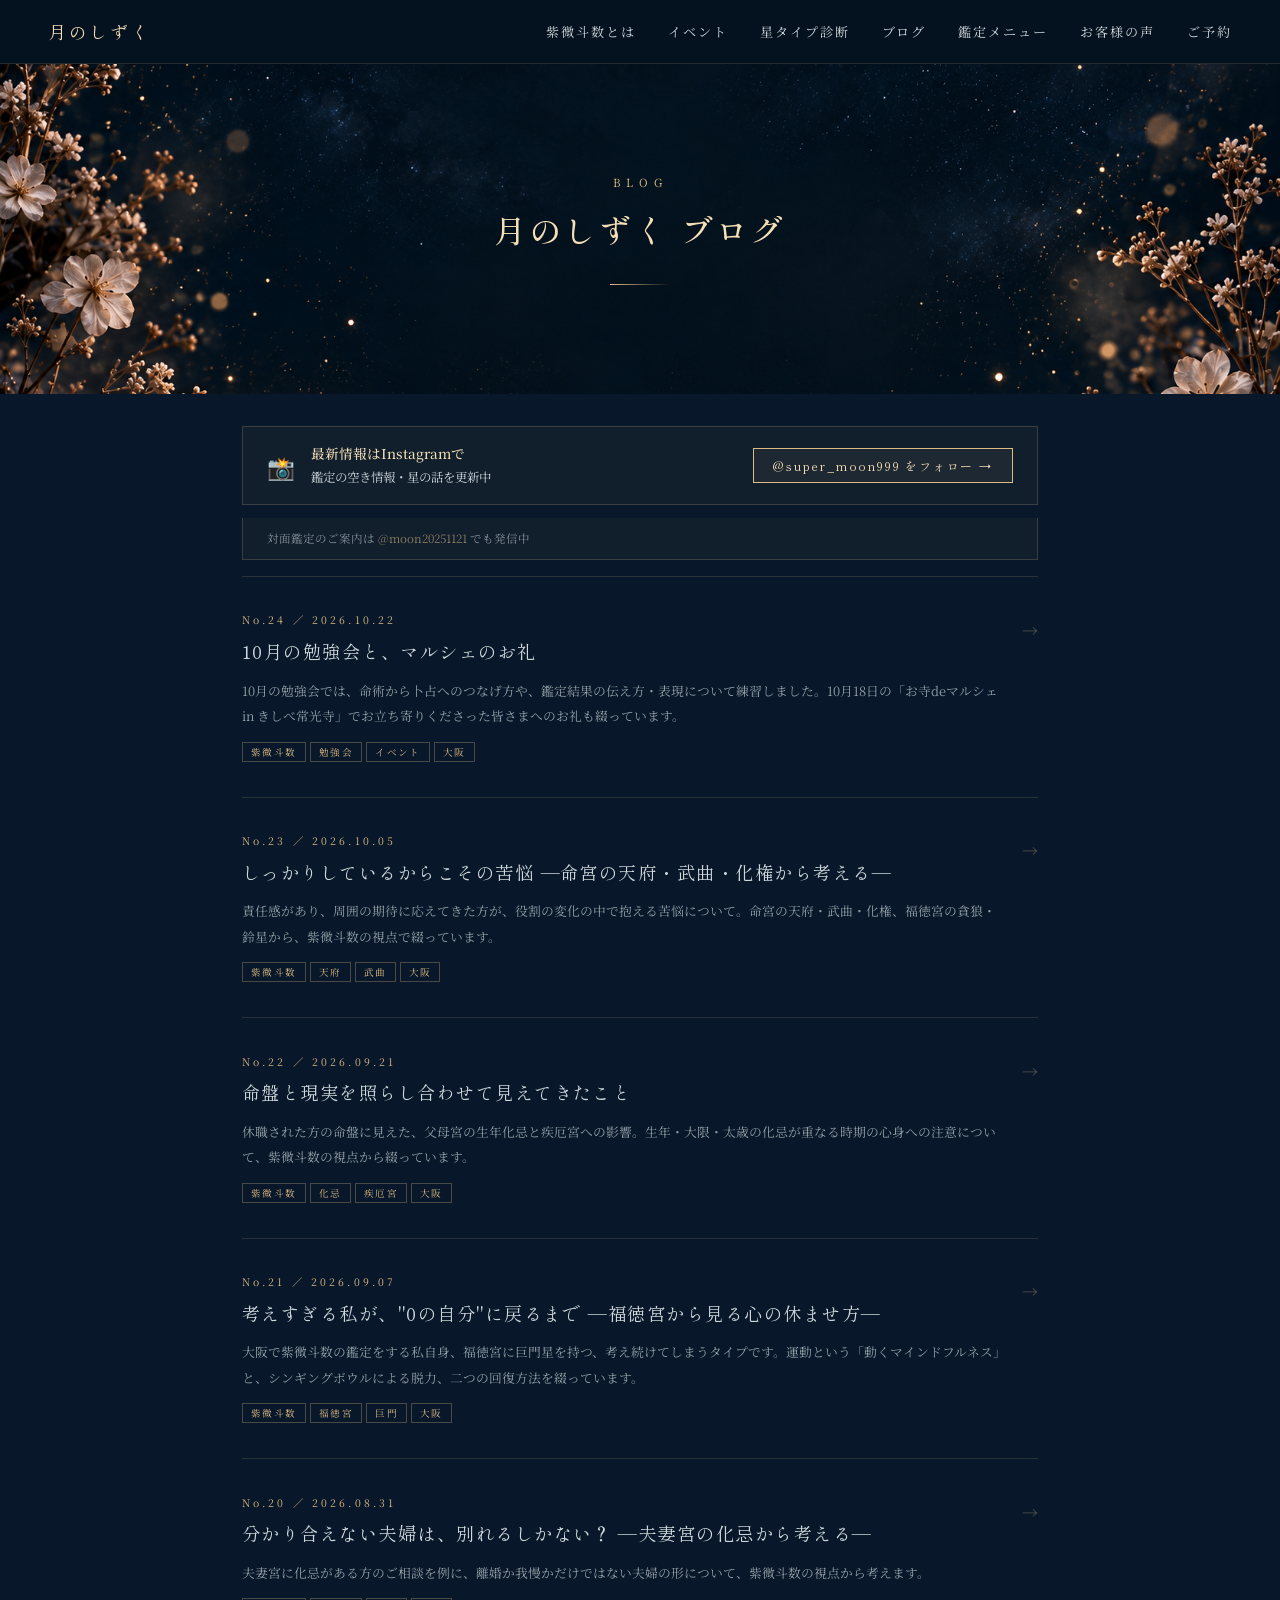
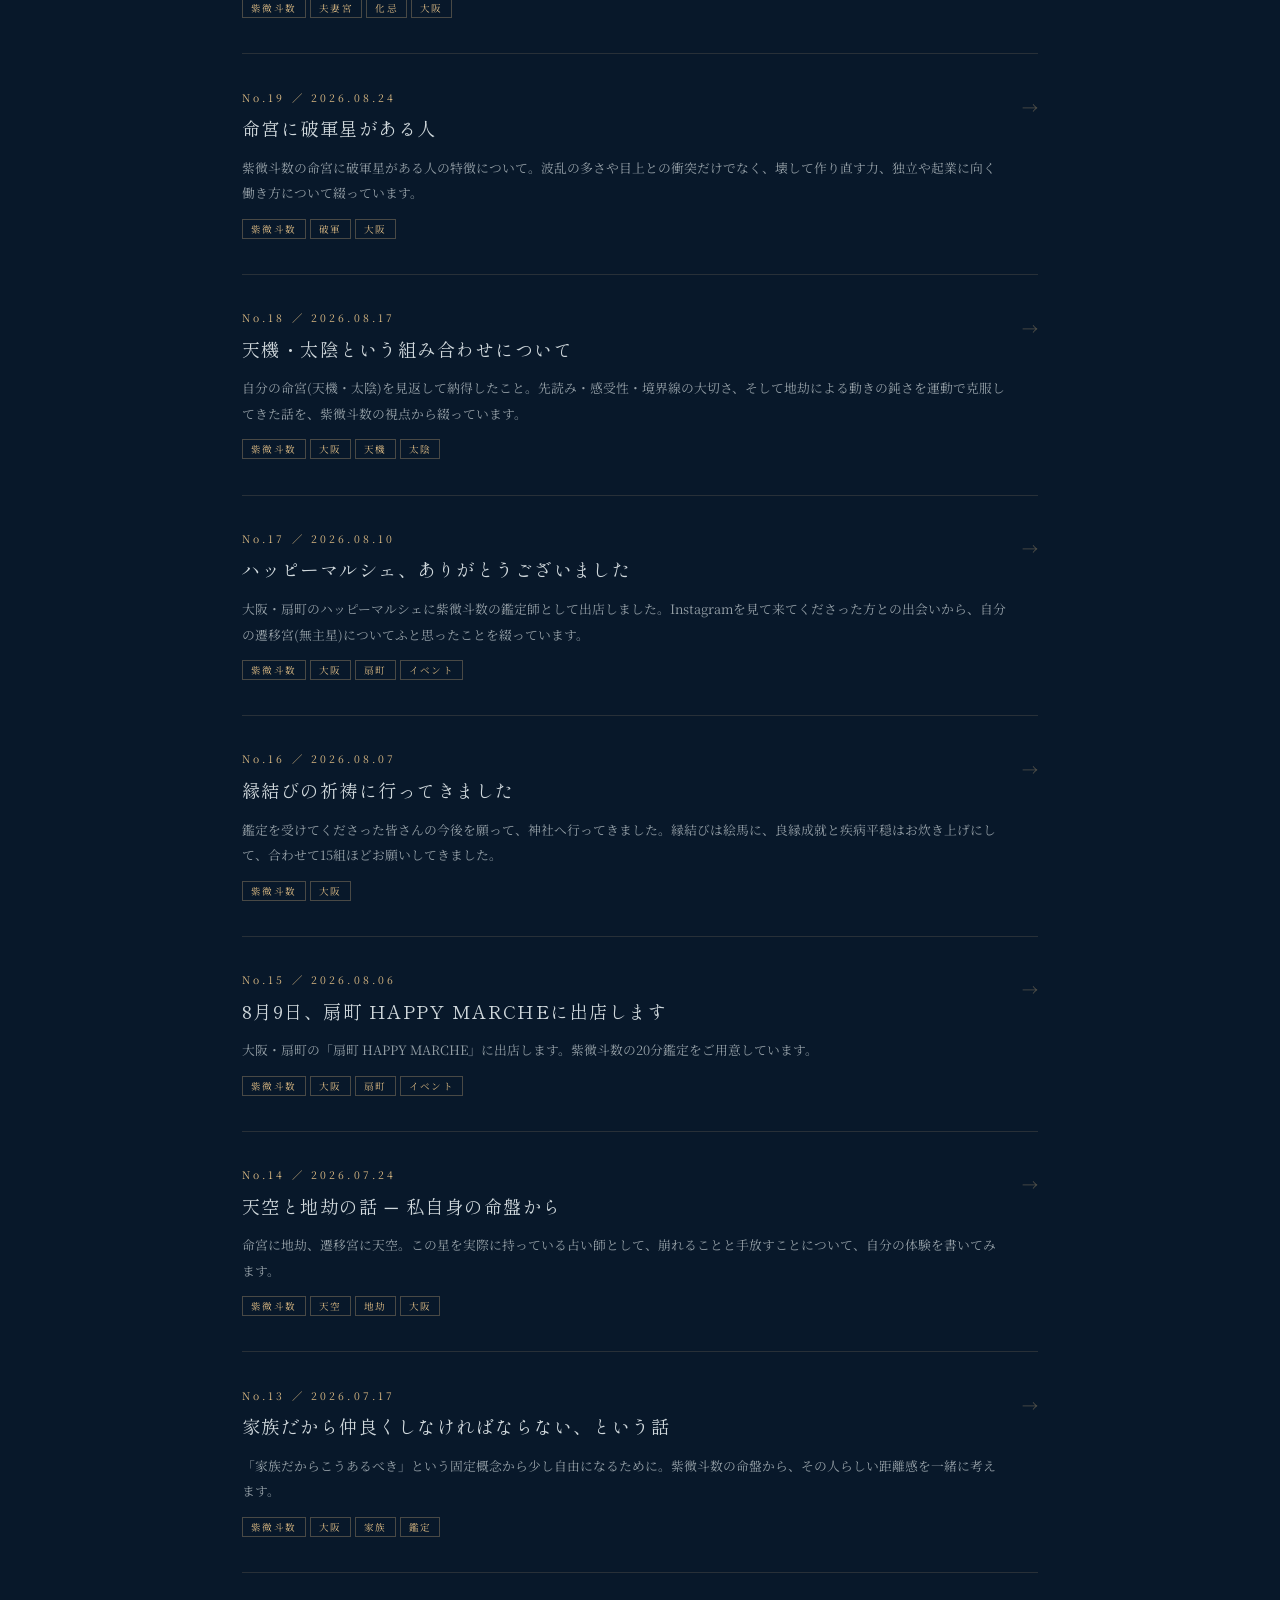
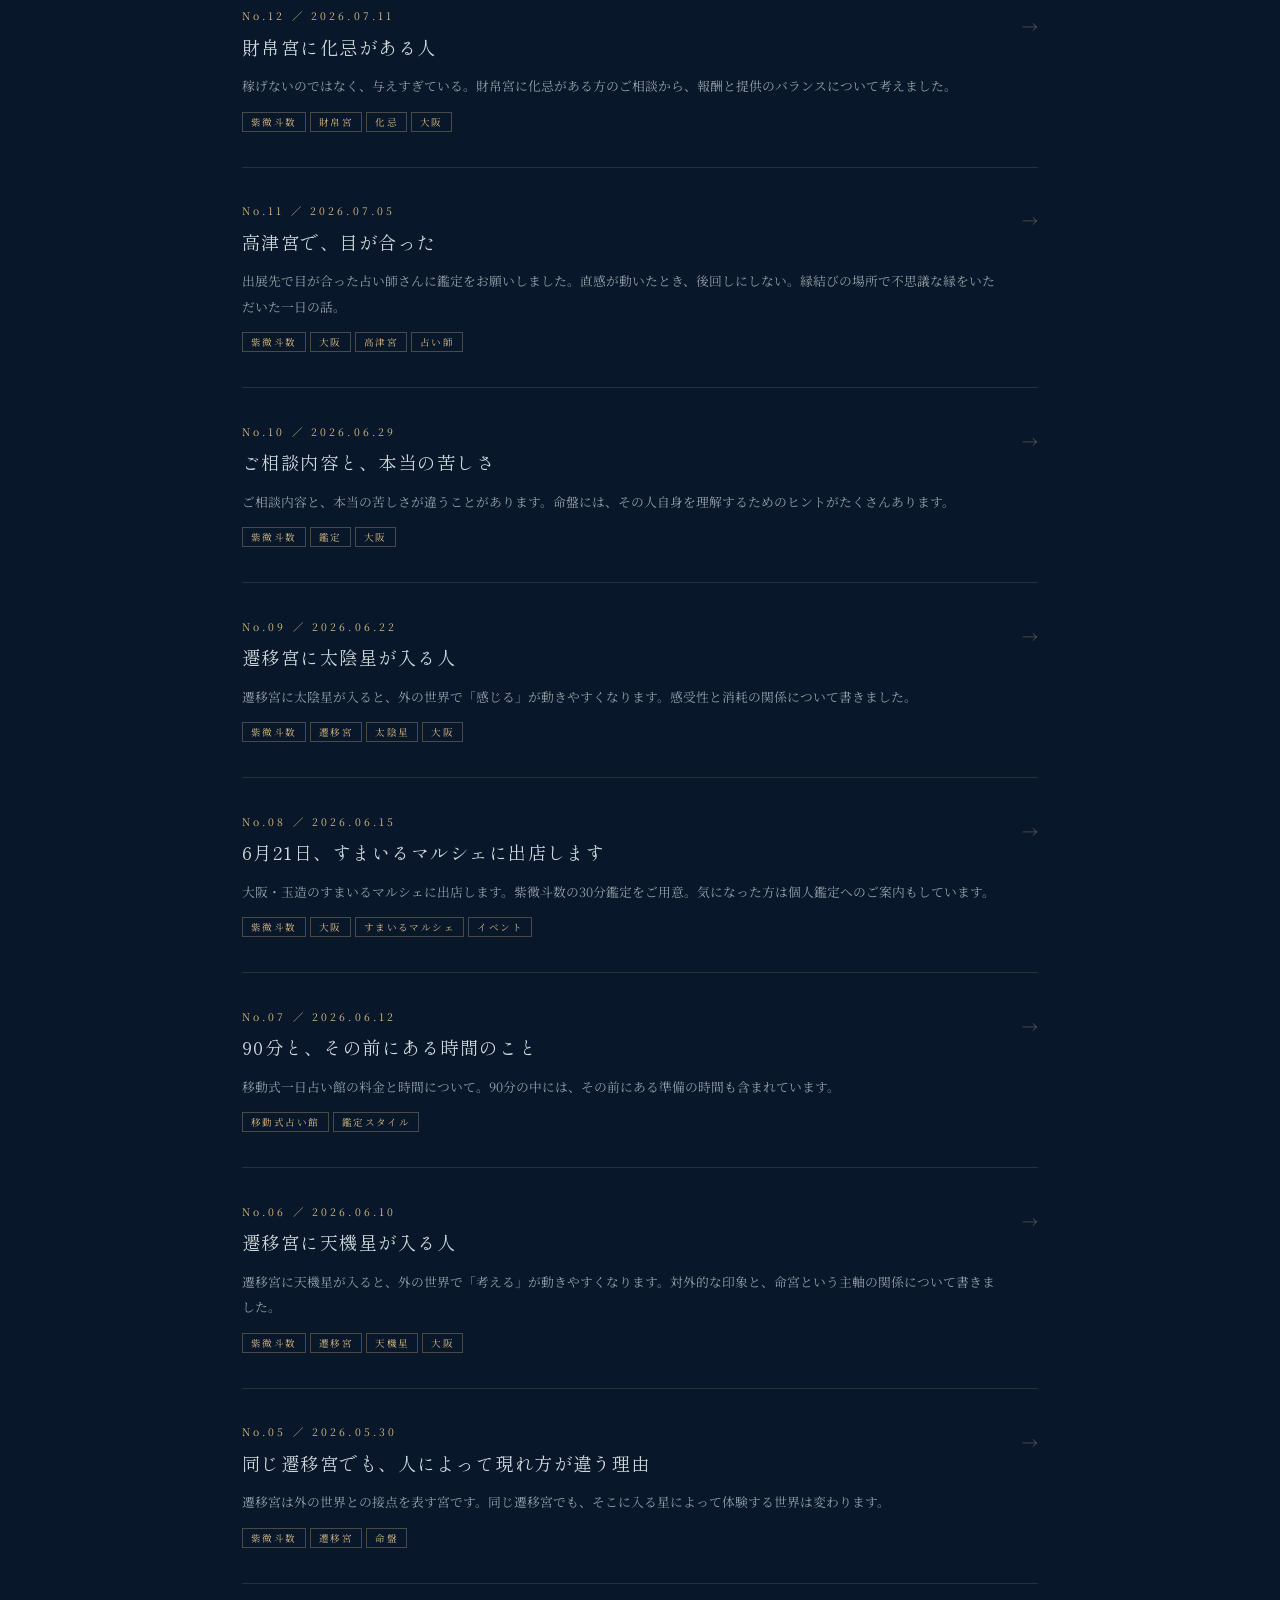
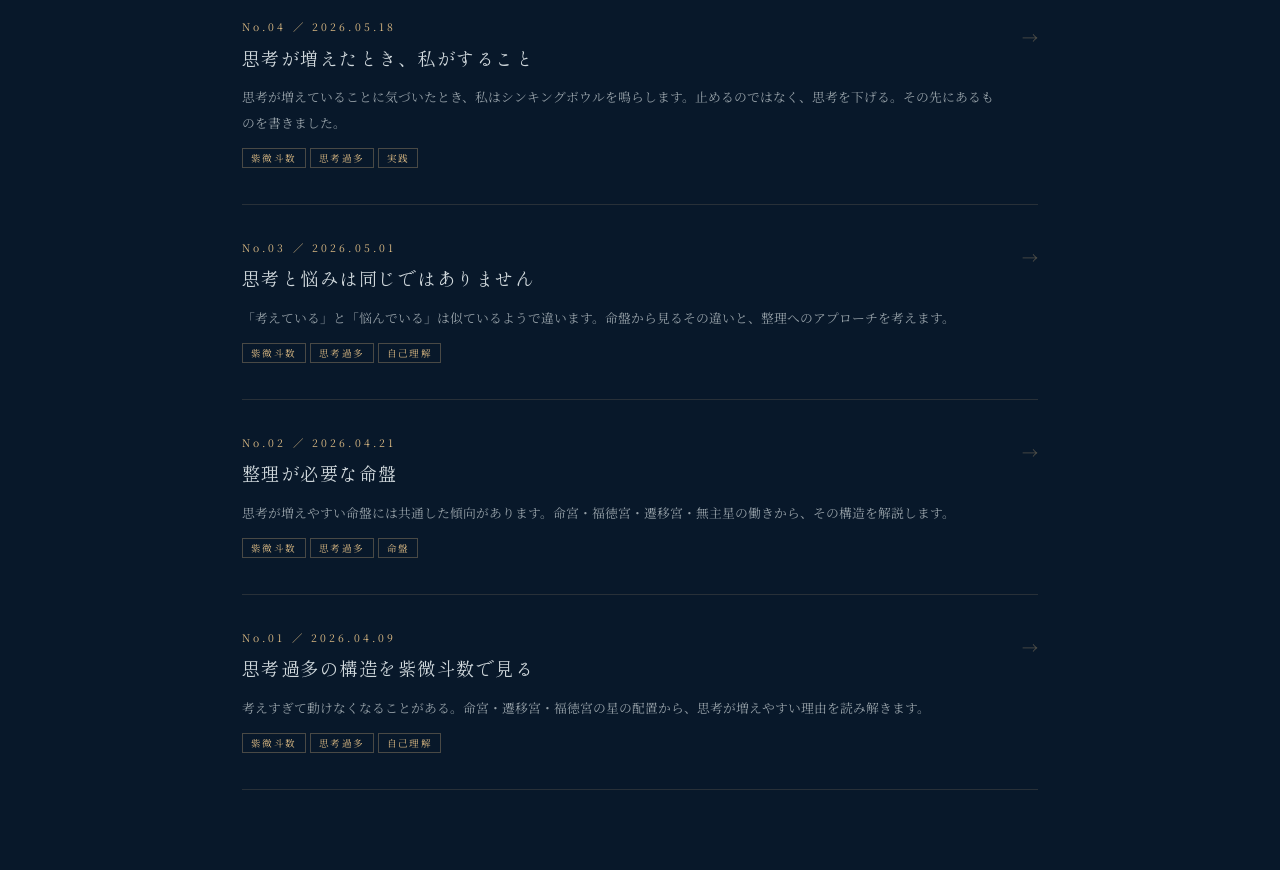
==== commit 38c90176: "Add files via upload" ====
--- a/blog.html
+++ b/blog.html
@@ -153,7 +153,7 @@
       <div>
         <div class="card-no">No.24 ／ 2026.10.22</div>
         <div class="card-title">10月の勉強会と、マルシェのお礼</div>
-        <div class="card-excerpt">10月の勉強会では、命術から卜占へのつなげ方や、鑑定結果の伝え方・表現について練習しました。10月18日のマルシェでお立ち寄りくださった皆さまへのお礼も綴っています。</div>
+        <div class="card-excerpt">10月の勉強会では、命術から卜占へのつなげ方や、鑑定結果の伝え方・表現について練習しました。10月18日の「お寺deマルシェ in きしべ常光寺」でお立ち寄りくださった皆さまへのお礼も綴っています。</div>
         <div><span class="card-tag">紫微斗数</span><span class="card-tag">勉強会</span><span class="card-tag">イベント</span><span class="card-tag">大阪</span></div>
       </div>
       <div class="card-arrow">→</div>
@@ -1172,8 +1172,8 @@
       <p>大切なのは、自分なりの伝え方を見つけること。そして、その言葉をお客様がどのように受け取っているかを考えることだと思います。</p>
       <p>私自身も、皆さんが実践しながら学べるよう、勉強会の進め方を振り返り、次回につなげていきたいと思います。</p>
       <p>ご参加くださった皆さま、ありがとうございました。</p>
-      <h2>10月18日のマルシェ</h2>
-      <p>10月18日のマルシェでお立ち寄りくださった皆さま、ありがとうございました。</p>
+      <h2>お寺deマルシェ in きしべ常光寺</h2>
+      <p>10月18日、吹田・常光寺で開催された「お寺deマルシェ in きしべ常光寺」でお立ち寄りくださった皆さま、ありがとうございました。</p>
       <p>大切なお話を聞かせていただき、ご縁をいただけたことに感謝しています。鑑定の時間が、気持ちを整理したり、一歩踏み出したりするきっかけになっていましたら、うれしいです。</p>
       <p>主催者の皆さま、ご一緒した出店者の皆さまにも、心よりお礼申し上げます。</p>
       <p>これからも大阪を拠点に、学びの場と鑑定の時間を大切にしていきたいと思います。</p>
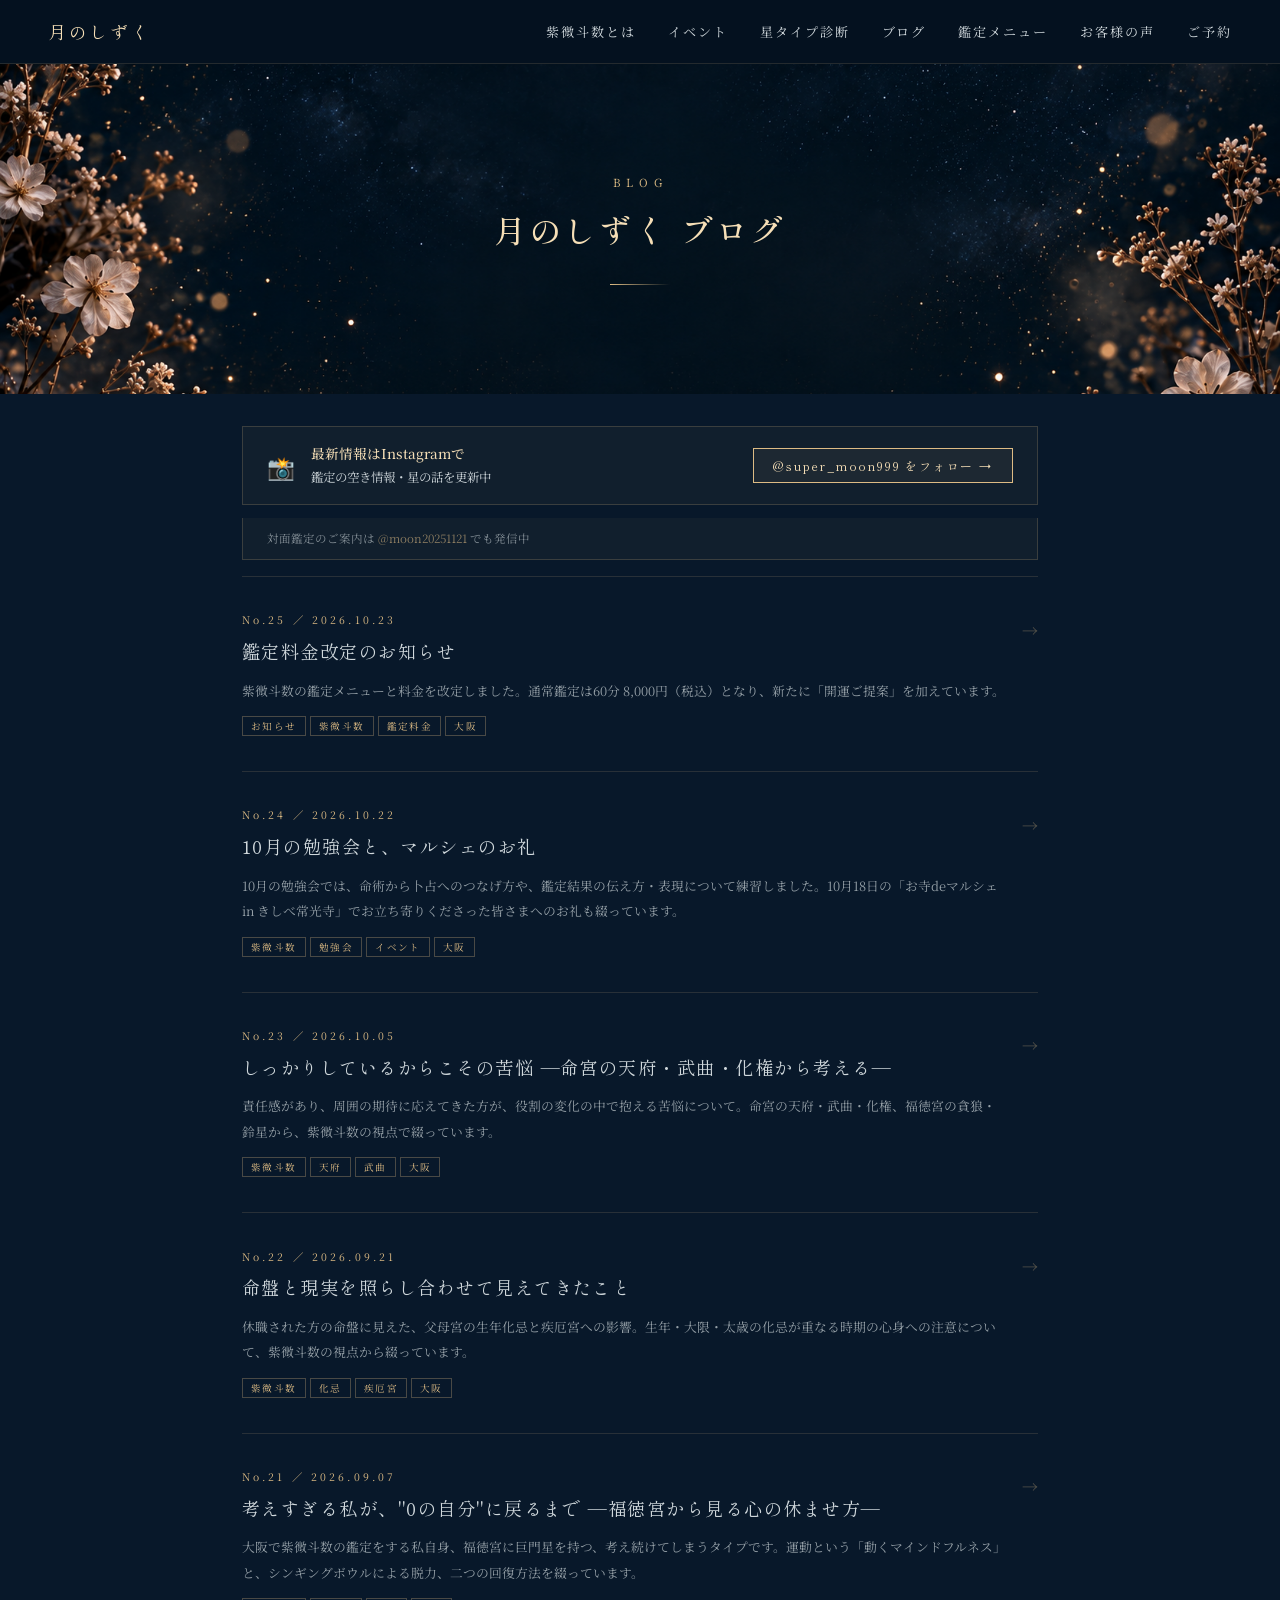
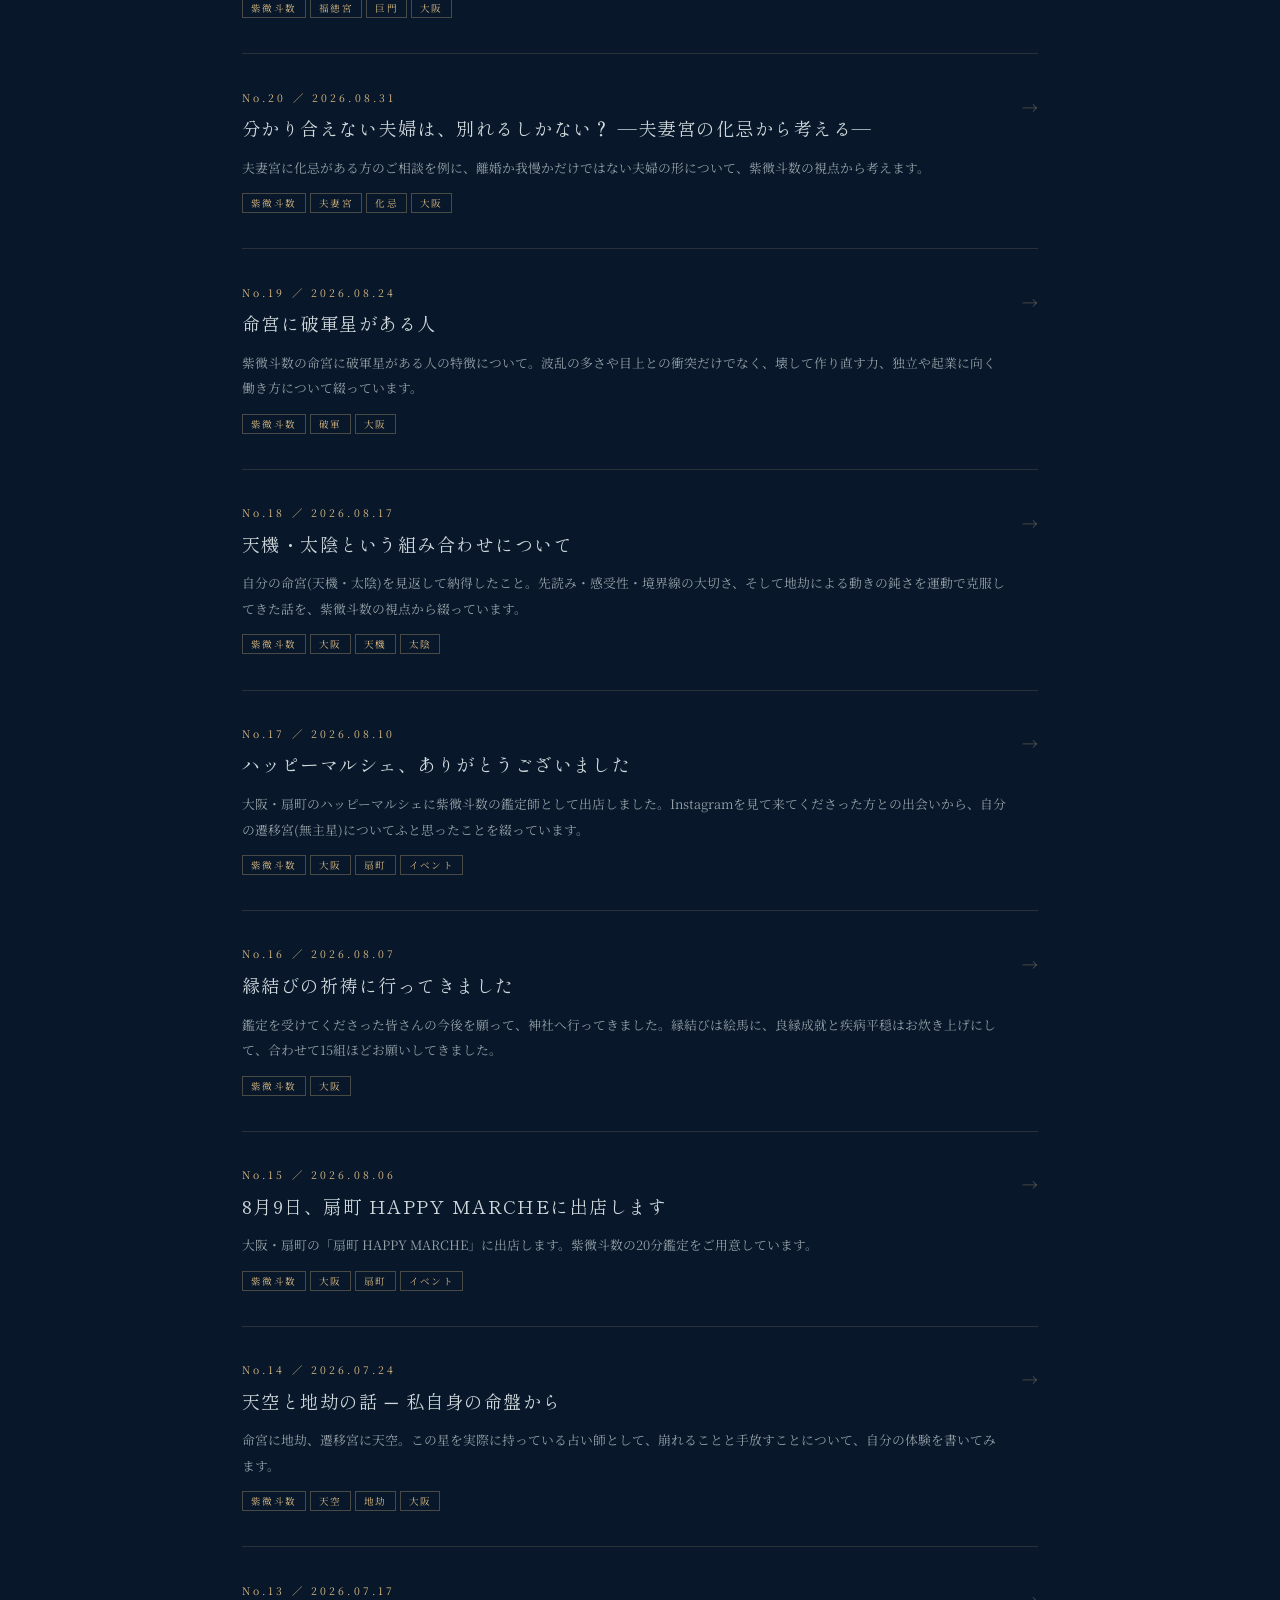
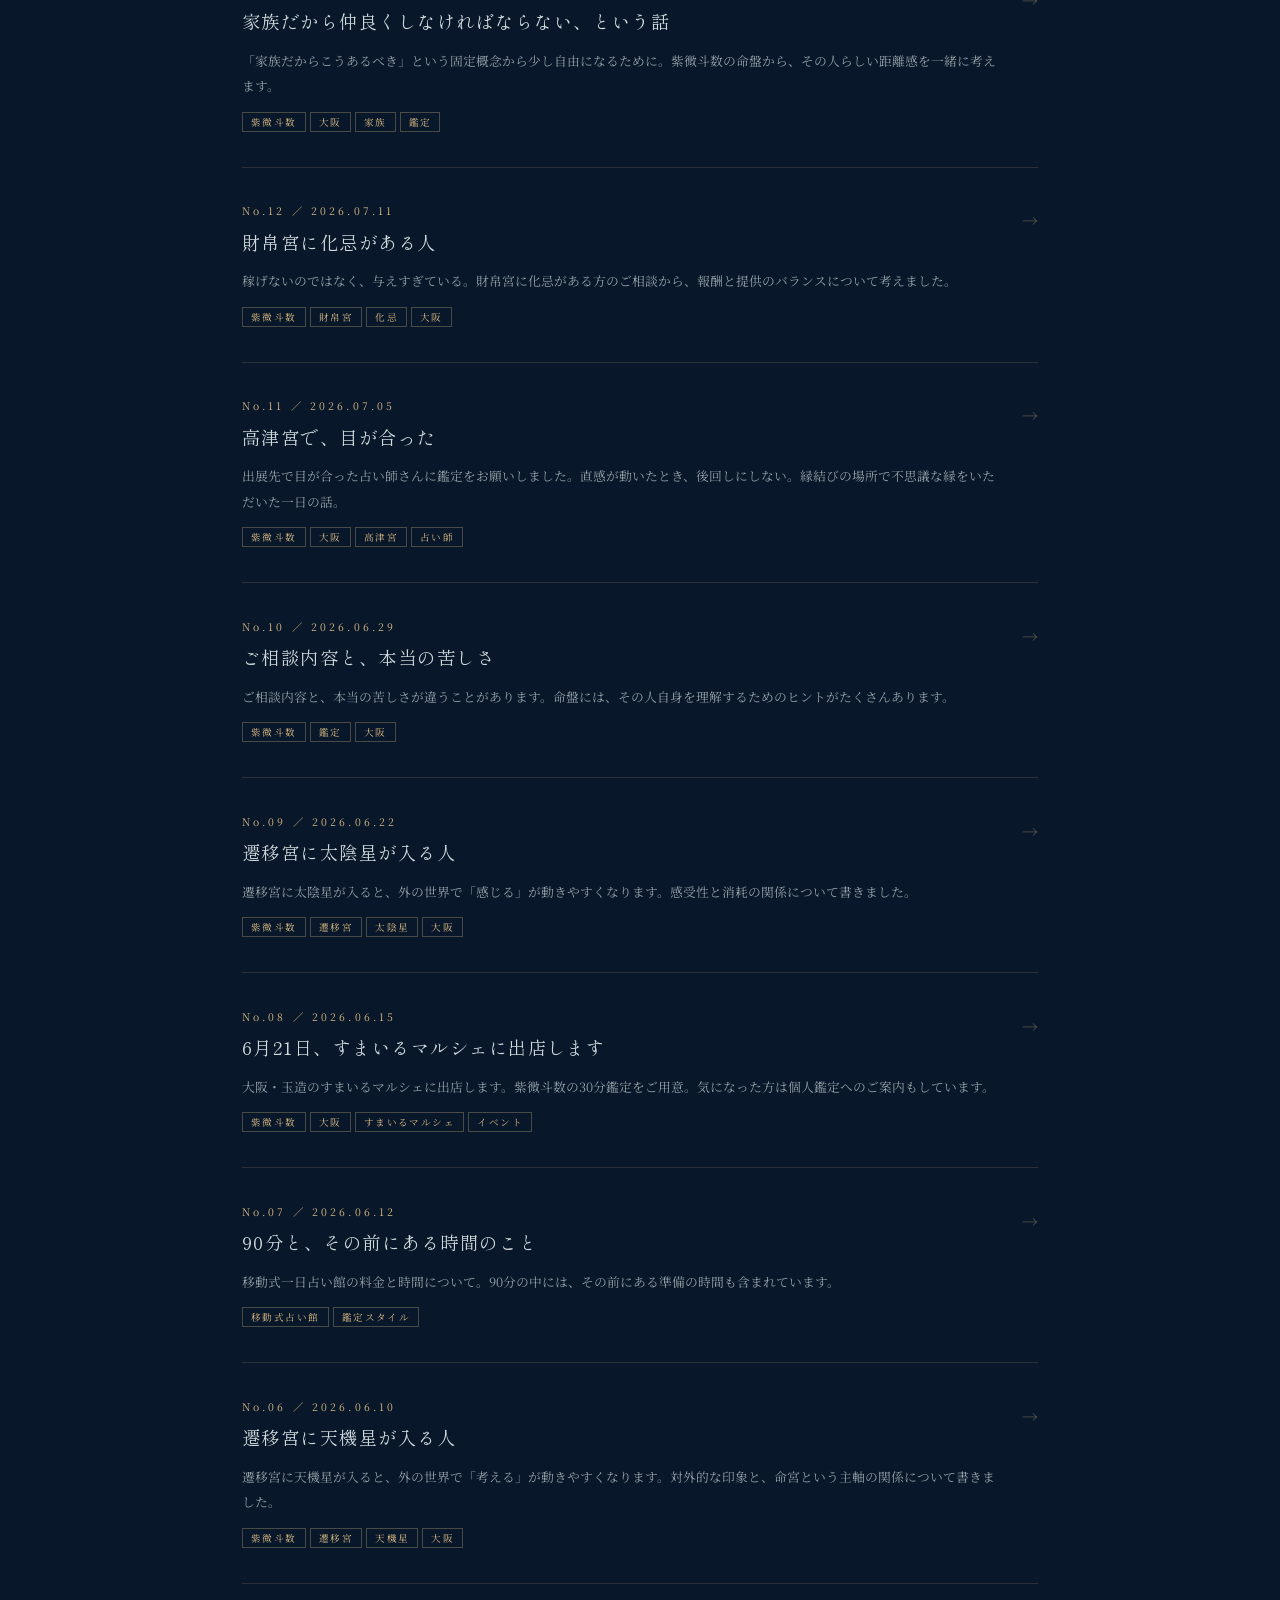
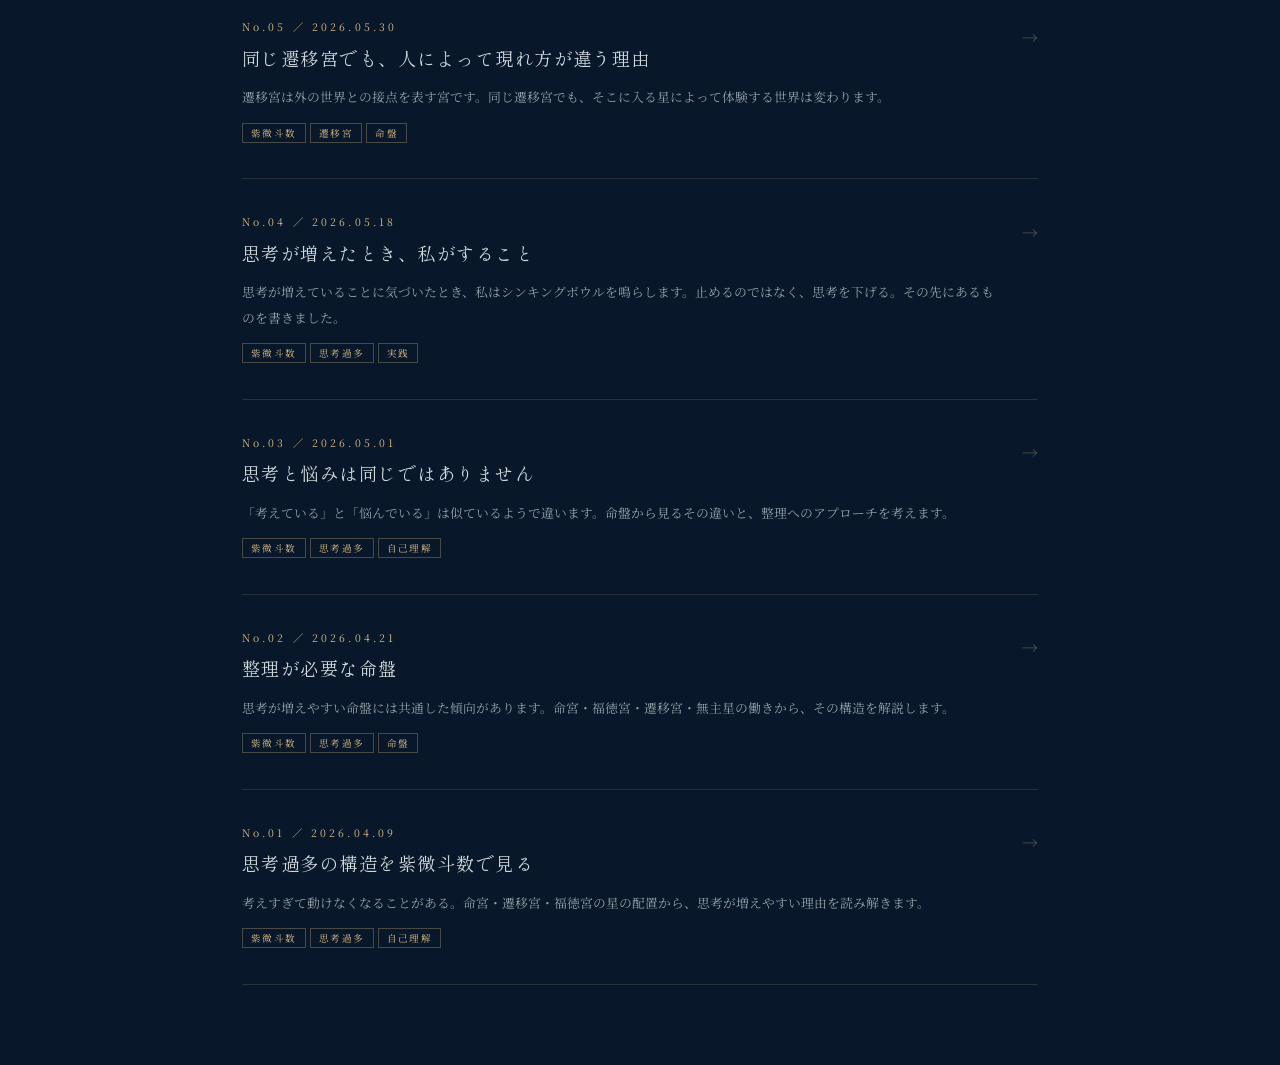
==== commit e7639b60: "Add files via upload" ====
--- a/blog.html
+++ b/blog.html
@@ -149,6 +149,15 @@
   </div>
 
   <div class="articles">
+    <div class="article-card" onclick="showArticle(24)">
+      <div>
+        <div class="card-no">No.25 ／ 2026.10.23</div>
+        <div class="card-title">鑑定料金改定のお知らせ</div>
+        <div class="card-excerpt">紫微斗数の鑑定メニューと料金を改定しました。通常鑑定は60分 8,000円（税込）となり、新たに「開運ご提案」を加えています。</div>
+        <div><span class="card-tag">お知らせ</span><span class="card-tag">紫微斗数</span><span class="card-tag">鑑定料金</span><span class="card-tag">大阪</span></div>
+      </div>
+      <div class="card-arrow">→</div>
+    </div>
     <div class="article-card" onclick="showArticle(23)">
       <div>
         <div class="card-no">No.24 ／ 2026.10.22</div>
@@ -1184,17 +1193,39 @@
       <div class="cta-box"><p>あなたの命盤の星も、一緒に読み解いていきます。<br>気になる方はお気軽にご予約ください。</p><a class="cta-btn" href="yoyaku.html">鑑定を予約する</a></div>
     </div>
   </div>
+  <div class="article-page" id="article24">
+    <p class="article-no">No.25 ／ 2026.10.23</p>
+    <h1 class="article-title">鑑定料金改定のお知らせ</h1>
+    <p class="article-date">2026年10月23日</p>
+    <div class="article-body">
+      <p>いつも月のしずくをご利用いただき、ありがとうございます。</p>
+      <p>このたび、紫微斗数の鑑定メニューと料金を改定いたしました。より多くの方に、気軽に命盤にふれていただけるよう見直しています。</p>
+      <h2>新しい鑑定メニュー</h2>
+      <div class="item"><p class="item-title">通常鑑定　60分　8,000円（税込）</p><p>命盤の作成から始まり、命宮・身宮・大限・流年まで、あなたの全体像を丁寧に読み解きます。初めて紫微斗数に触れる方も安心してご参加ください。</p></div>
+      <div class="item"><p class="item-title">スポット鑑定　30分　5,000円（税込）</p><p>今年の運気・恋愛・仕事・人間関係など、気になるテーマに絞ってご相談いただけます。初回鑑定を受けた方が対象です。</p></div>
+      <div class="item"><p class="item-title">開運ご提案　5,000円（税込）</p><p>奇門遁甲・吉日・風水。これらをお客様に合わせてご提案させていただきます。</p></div>
+      <h2>ご予約について</h2>
+      <p>初回の方は、生年月日・出生時刻・出生地をご用意ください。出生時刻が分からない場合もご相談いただけます。</p>
+      <p>鑑定はオンライン（Zoom）または対面にて承っております。</p>
+      <p>これからも、お一人おひとりのお話を大切に、命盤と向き合ってまいります。今後とも月のしずくをよろしくお願いいたします。</p>
+    </div>
+    <div class="article-footer">
+      <div class="article-tags"><span>お知らせ</span><span>紫微斗数</span><span>鑑定料金</span><span>大阪</span></div>
+      <div style="margin:2rem 0;text-align:center;padding:1.5rem;border:0.5px solid rgba(221,187,132,0.2);background:rgba(221,187,132,0.04);"><p style="font-size:0.82rem;color:var(--silver);line-height:2;margin-bottom:1.2rem;">この記事へのご感想・コメントをお待ちしています。</p><a href="https://docs.google.com/forms/d/e/1FAIpQLSe3ar0IWe2qsdWSZbaSoZ3Vvh04zVP48MoZSb1phXaBVsmJZw/viewform" target="_blank" style="display:inline-block;padding:0.75rem 2rem;border:1px solid var(--gold);color:var(--pale-gold);font-family:Shippori Mincho,serif;font-size:0.82rem;letter-spacing:0.2em;text-decoration:none;background:rgba(221,187,132,0.06);">ご感想・コメントを送る →</a></div>
+      <div class="cta-box"><p>新しいメニューでのご予約を承っています。<br>気になる方はお気軽にご予約ください。</p><a class="cta-btn" href="yoyaku.html">鑑定を予約する</a></div>
+    </div>
+  </div>
 </div>
 <script>
 function showList(){
   document.getElementById('listView').style.display='block';
   document.getElementById('articleView').style.display='none';
-  ['article0','article1','article2','article3','article4','article5','article6','article7','article8','article9','article10','article11','article12','article13','article14','article15','article16','article17','article18','article19','article20','article21','article22','article23'].forEach(id=>{document.getElementById(id).style.display='none';});
+  ['article0','article1','article2','article3','article4','article5','article6','article7','article8','article9','article10','article11','article12','article13','article14','article15','article16','article17','article18','article19','article20','article21','article22','article23','article24'].forEach(id=>{document.getElementById(id).style.display='none';});
 }
 function showArticle(n){
   document.getElementById('listView').style.display='none';
   document.getElementById('articleView').style.display='block';
-  ['article0','article1','article2','article3','article4','article5','article6','article7','article8','article9','article10','article11','article12','article13','article14','article15','article16','article17','article18','article19','article20','article21','article22','article23'].forEach(id=>{document.getElementById(id).style.display='none';});
+  ['article0','article1','article2','article3','article4','article5','article6','article7','article8','article9','article10','article11','article12','article13','article14','article15','article16','article17','article18','article19','article20','article21','article22','article23','article24'].forEach(id=>{document.getElementById(id).style.display='none';});
   document.getElementById('article'+n).style.display='block';
   window.scrollTo(0,0);
 }
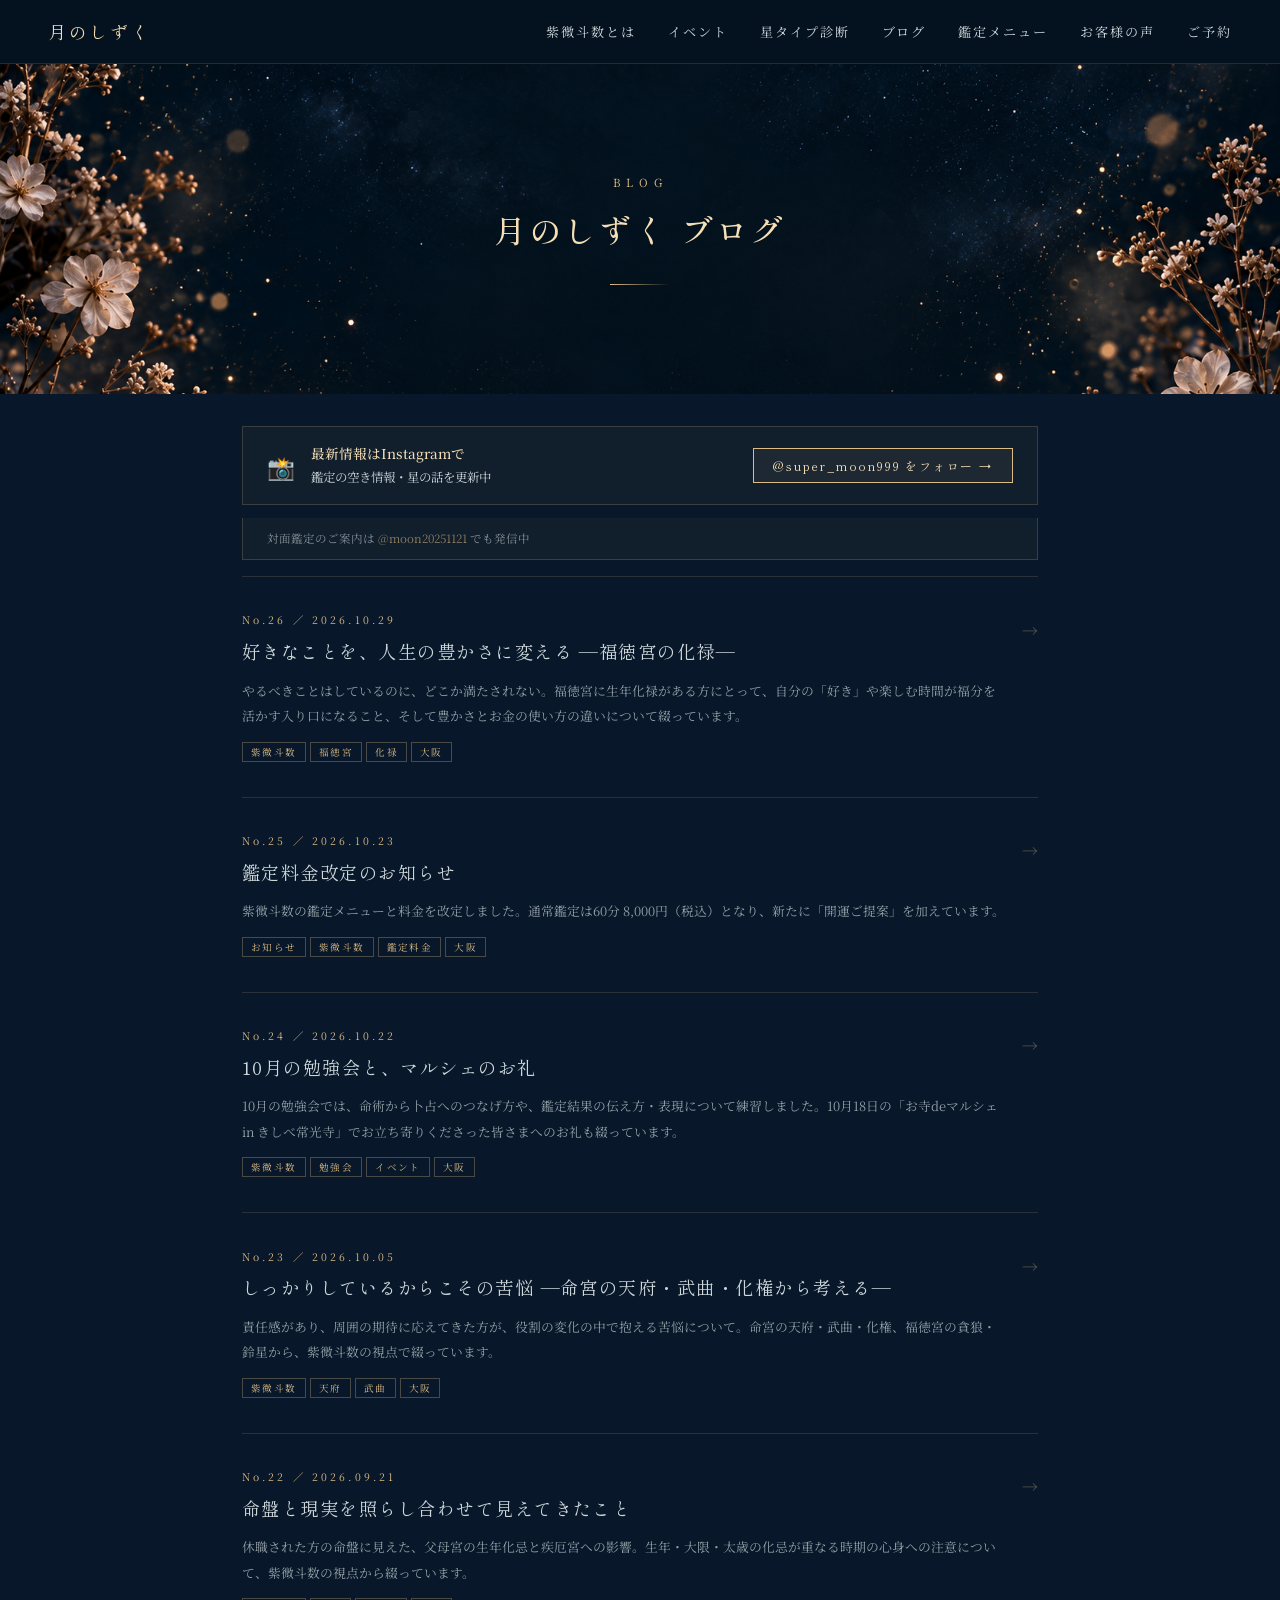
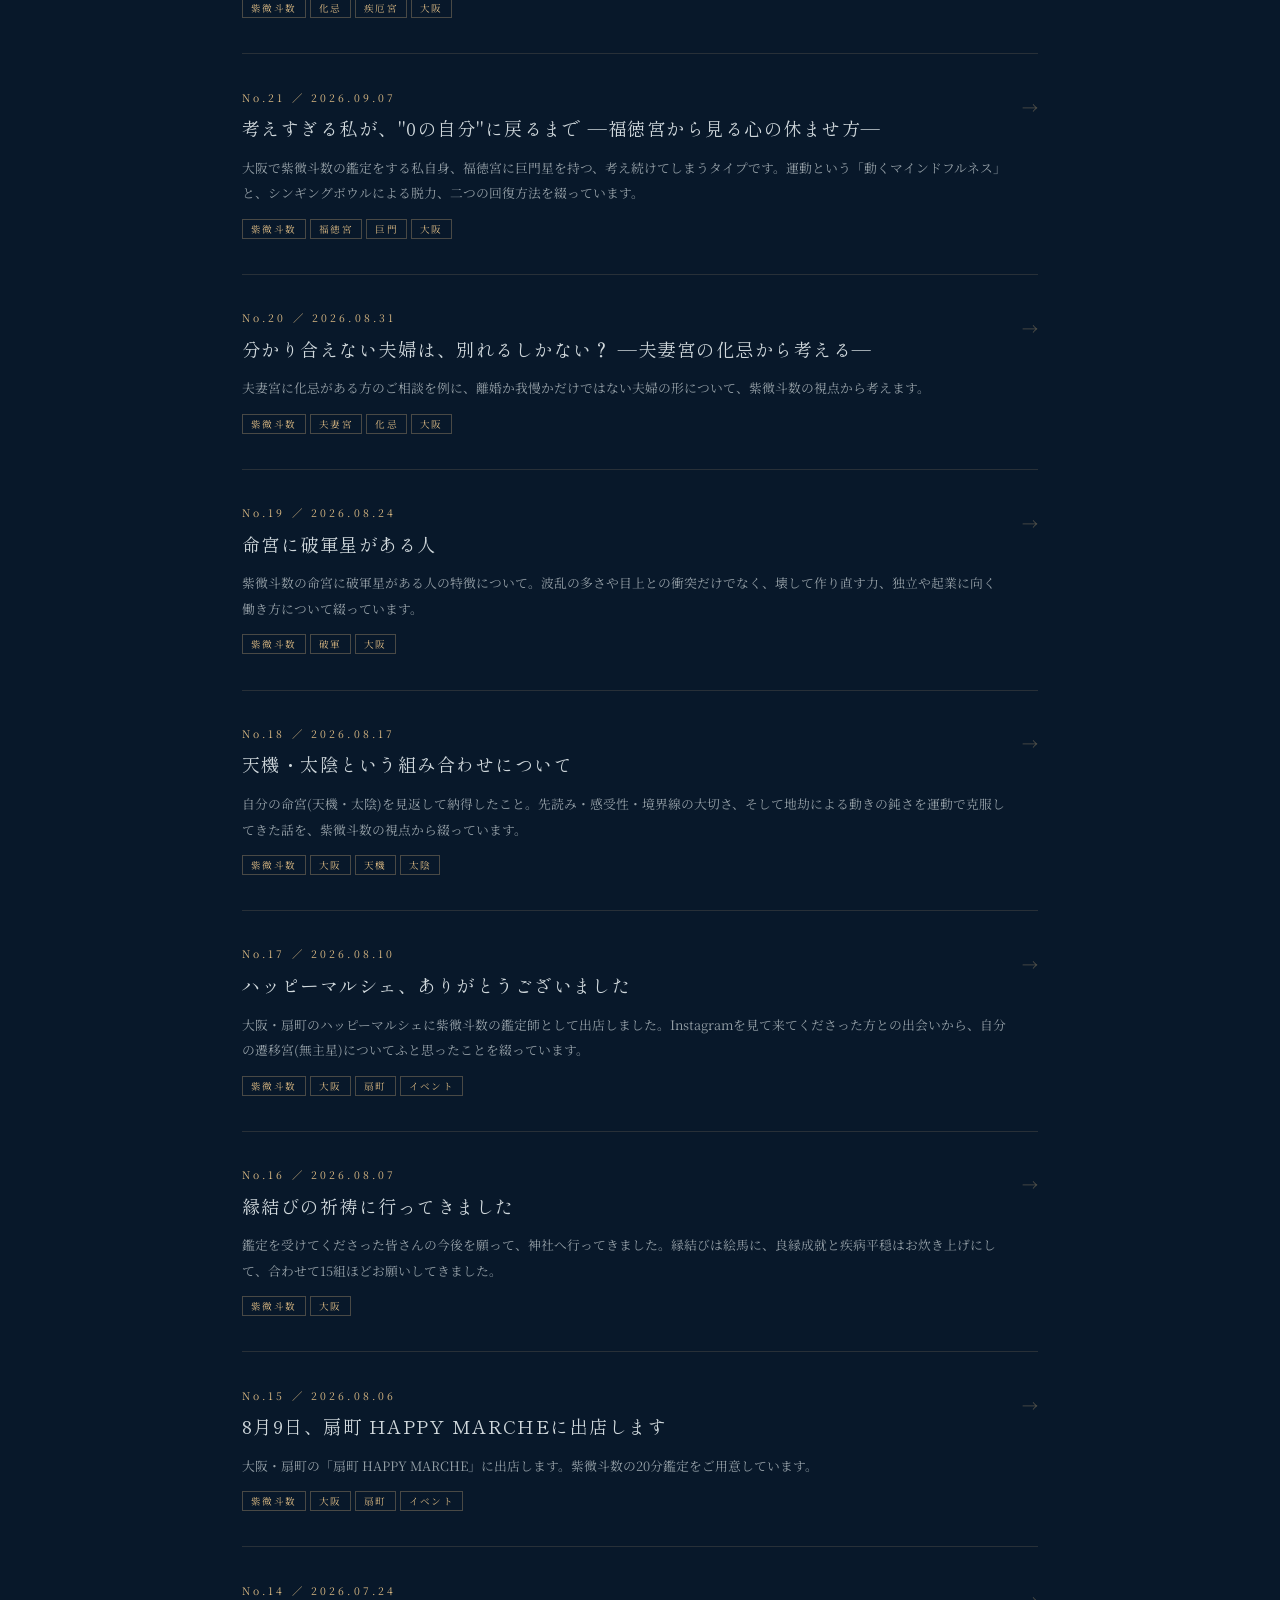
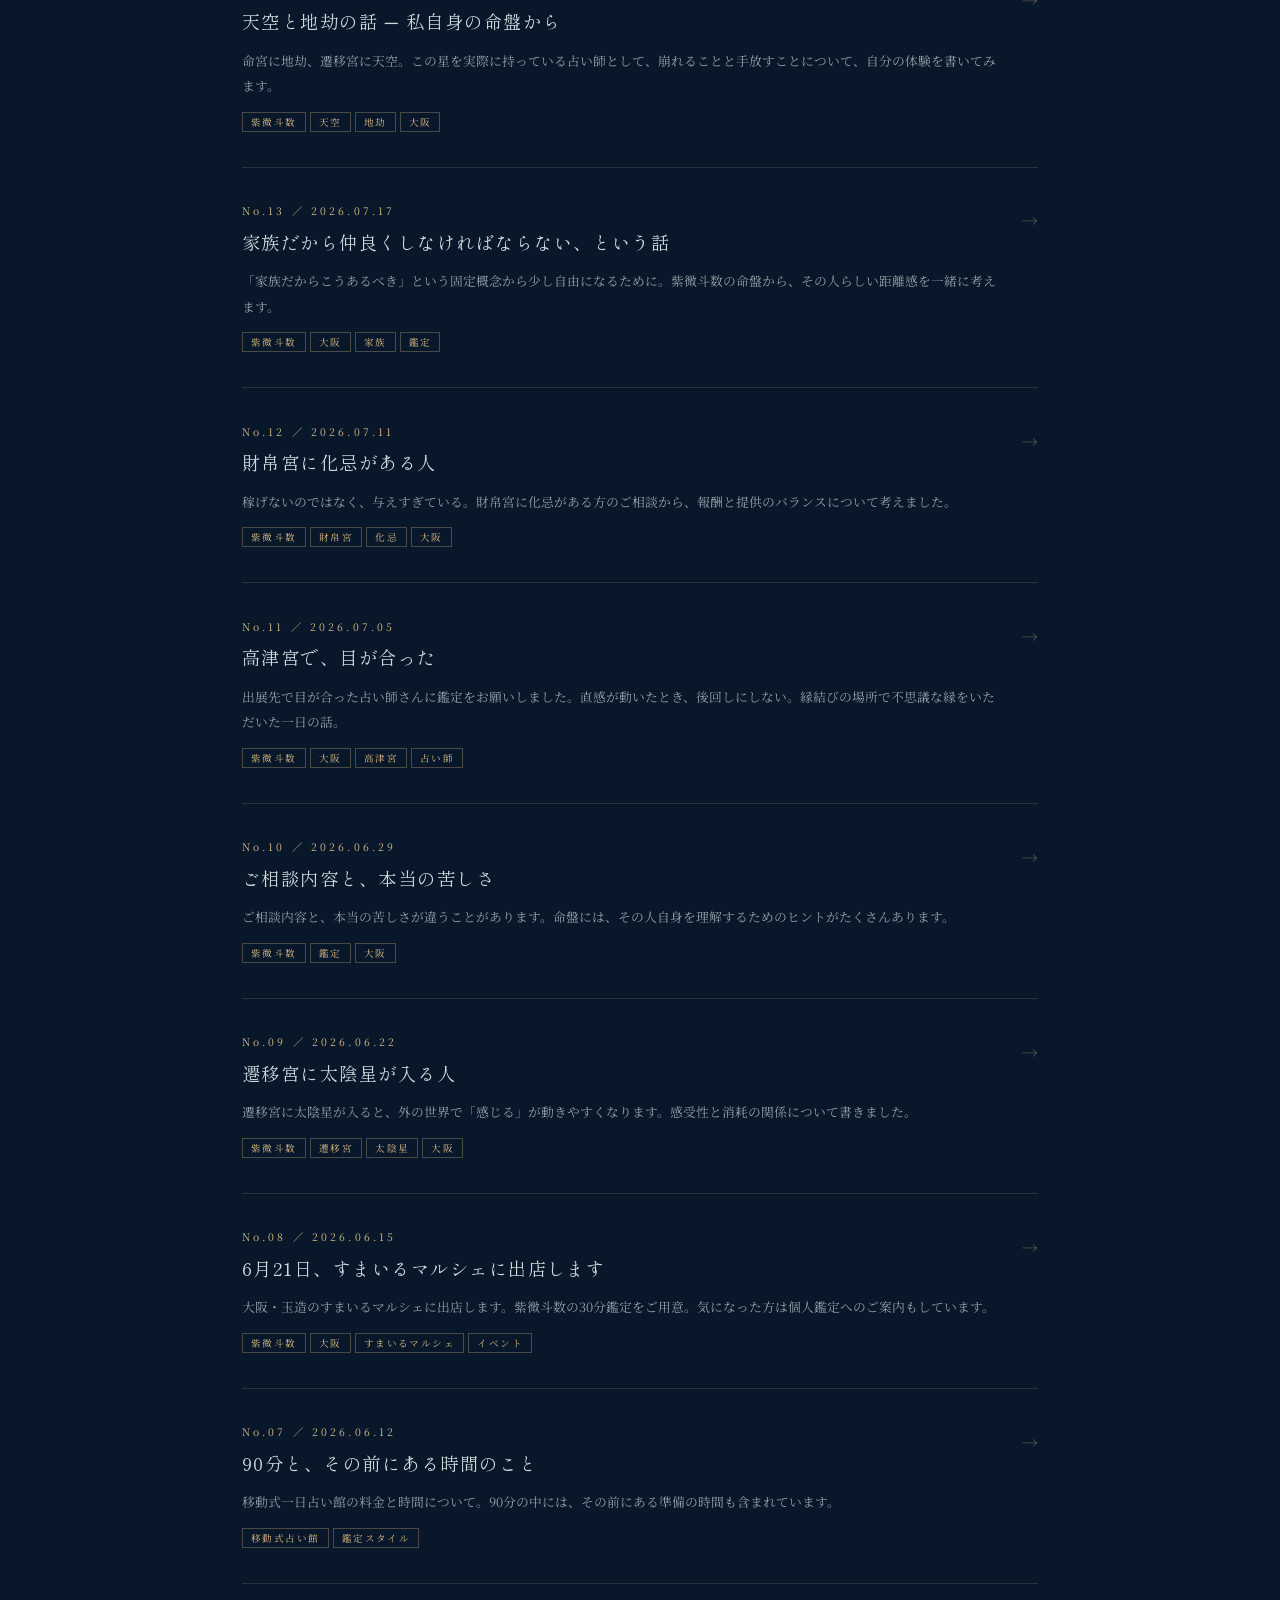
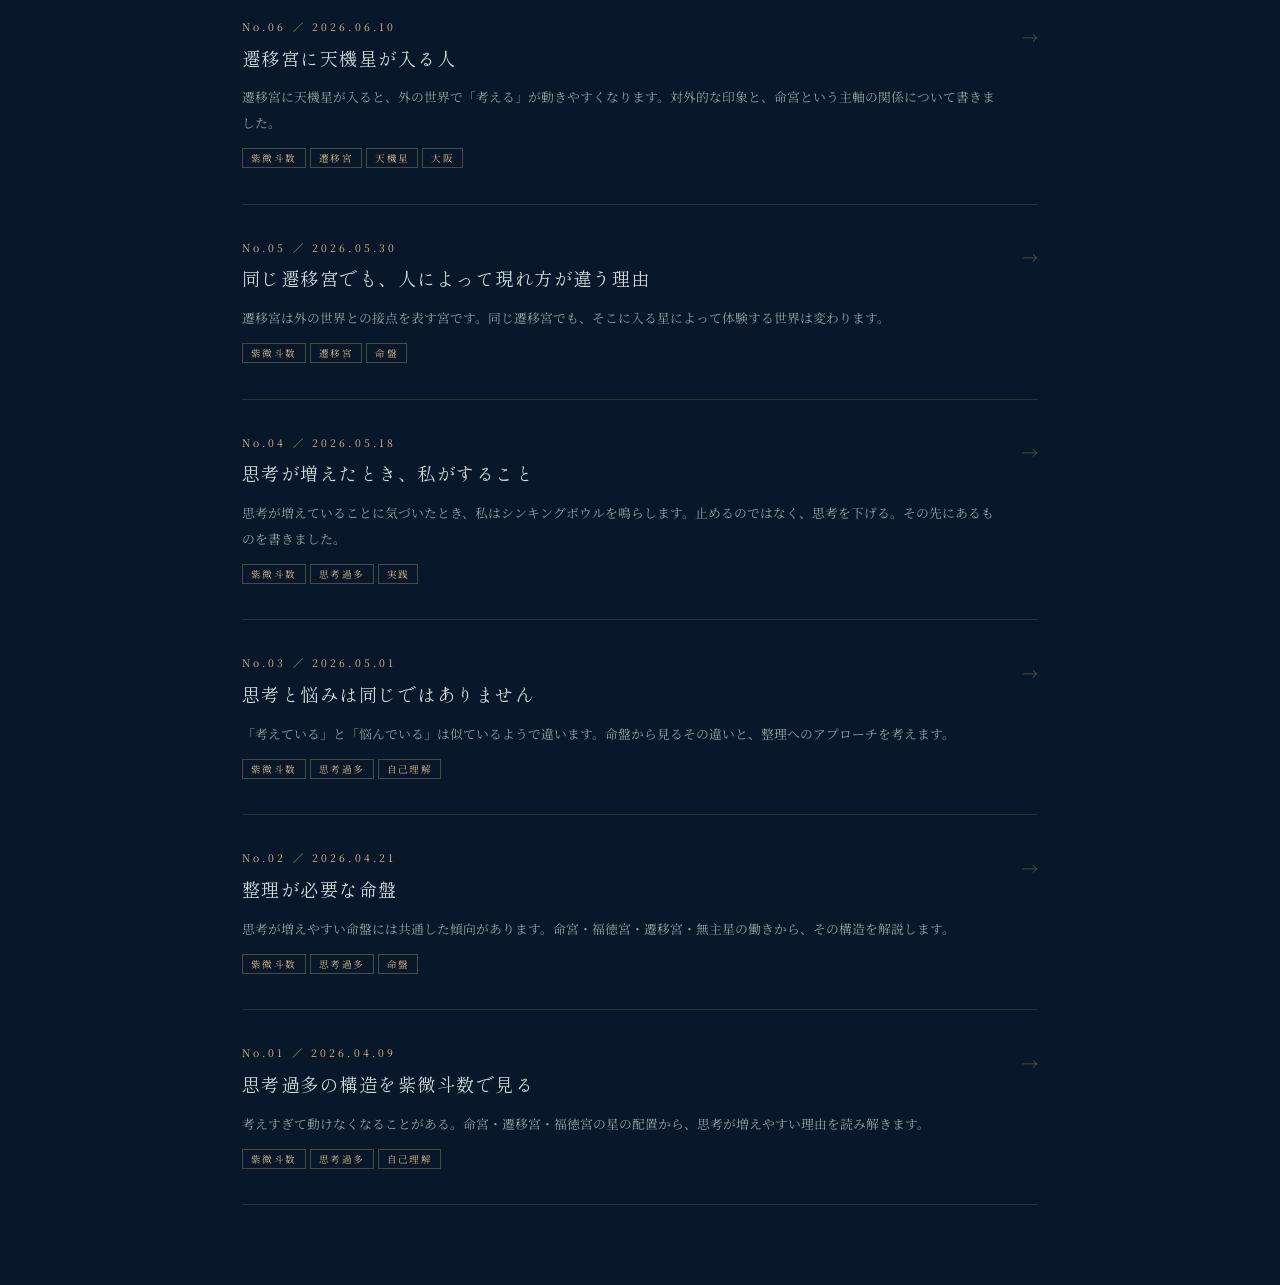
==== commit 1c1a4c94: "Add files via upload" ====
--- a/blog.html
+++ b/blog.html
@@ -149,6 +149,15 @@
   </div>
 
   <div class="articles">
+    <div class="article-card" onclick="showArticle(25)">
+      <div>
+        <div class="card-no">No.26 ／ 2026.10.29</div>
+        <div class="card-title">好きなことを、人生の豊かさに変える ―福徳宮の化禄―</div>
+        <div class="card-excerpt">やるべきことはしているのに、どこか満たされない。福徳宮に生年化禄がある方にとって、自分の「好き」や楽しむ時間が福分を活かす入り口になること、そして豊かさとお金の使い方の違いについて綴っています。</div>
+        <div><span class="card-tag">紫微斗数</span><span class="card-tag">福徳宮</span><span class="card-tag">化禄</span><span class="card-tag">大阪</span></div>
+      </div>
+      <div class="card-arrow">→</div>
+    </div>
     <div class="article-card" onclick="showArticle(24)">
       <div>
         <div class="card-no">No.25 ／ 2026.10.23</div>
@@ -1215,17 +1224,54 @@
       <div class="cta-box"><p>新しいメニューでのご予約を承っています。<br>気になる方はお気軽にご予約ください。</p><a class="cta-btn" href="yoyaku.html">鑑定を予約する</a></div>
     </div>
   </div>
+  <div class="article-page" id="article25">
+    <p class="article-no">No.26 ／ 2026.10.29</p>
+    <h1 class="article-title">好きなことを、人生の豊かさに変える ―福徳宮の化禄―</h1>
+    <p class="article-date">2026年10月29日</p>
+    <div class="article-body">
+      <p>「やるべきことはしているのに、どこか満たされない」</p>
+      <p>「好きなことを楽しむと、少し後ろめたくなる」</p>
+      <p>そんなふうに、自分の楽しみを後回しにしていませんか。</p>
+      <p>紫微斗数の福徳宮は、心のあり方や精神的な充足、趣味、人生の楽しみ方などを読み取る宮です。</p>
+      <p>大阪で紫微斗数の鑑定をしていると、頑張ることを優先して、自分の楽しみを後回しにしている方に多く出会います。</p>
+      <p>今回は、この福徳宮に「生年化禄」がある場合についてお話しします。</p>
+      <h2>化禄は、使ってこそ活きる</h2>
+      <p>化禄は四化のひとつで、福分や恵みを表します。財や人との縁、周囲からの助力にも関わりますが、化禄があるからといって、何もしなくてもお金が増えたり、すべてが思いどおりになったりするわけではありません。</p>
+      <p>大切なのは、化禄のある宮のテーマを、人生の中で積極的に用いること。</p>
+      <p>福徳宮に化禄がある人にとっては、自分の心が喜ぶことや、楽しみを味わう時間が、福分を活かす入り口になります。</p>
+      <p>好きな音楽を聴く。おいしい食事を味わう。興味のあることを学ぶ。趣味に打ち込む。</p>
+      <p>何に喜びを感じるかは、福徳宮にある星によっても異なりますが、自分の「好き」や「心地よい」という感覚を大切にすることが、暮らしを豊かにしていきます。</p>
+      <p>精神的な充足だけでなく、物や食事、趣味の道具など、目に見える豊かさを楽しむ形で表れることもあります。自分の気に入ったものに囲まれたり、好きなことに時間やお金を使ったりすることに、喜びを感じる人もいるでしょう。</p>
+      <h2>豊かさを楽しむことと、お金が貯まること</h2>
+      <p>ただし、豊かさを楽しめることと、お金が貯まることは同じではありません。</p>
+      <p>楽しみが広がる分、欲しいものが増えたり、趣味への出費が重なったりする場合もあります。気分を満たすための買い物や、その場だけの楽しみが続くと、かえって生活の余裕を失うこともあるでしょう。</p>
+      <p>だからこそ、ときどき「これは本当に自分を満たしているだろうか」と振り返ることも大切です。</p>
+      <p>楽しんだあとに心が落ち着くのか。明日への力が戻るのか。それとも、満たされないまま次の刺激を探しているのか。</p>
+      <p>その違いに気づくことで、時間やお金の使い方も変わってきます。</p>
+      <h2>化禄ひとつだけで決めない</h2>
+      <p>また、福徳宮に化禄があっても、悩みがないとは限りません。同宮する星や、化忌との関係などによって、心の満たされ方や楽しみ方は変わります。化禄ひとつだけで「幸せな人」と決めることはできないのです。</p>
+      <p>それでも、頑張ることばかりを優先して、自分の喜びをすべて後回しにしているなら、少し見直してみてもよいかもしれません。</p>
+      <p>福徳宮の化禄を活かすうえで、楽しむ時間は大切な役割を持っています。</p>
+      <p>自分が何を喜び、どんな時間に豊かさを感じるのか。</p>
+      <p>世間でよいとされているものよりも、まずは自分の感覚に目を向けてみてください。好きなことを味わい、今ある恵みを受け取る。その積み重ねが、自分に合った豊かな人生につながっていきます。</p>
+    </div>
+    <div class="article-footer">
+      <div class="article-tags"><span>紫微斗数</span><span>福徳宮</span><span>化禄</span><span>大阪</span></div>
+      <div style="margin:2rem 0;text-align:center;padding:1.5rem;border:0.5px solid rgba(221,187,132,0.2);background:rgba(221,187,132,0.04);"><p style="font-size:0.82rem;color:var(--silver);line-height:2;margin-bottom:1.2rem;">この記事へのご感想・コメントをお待ちしています。</p><a href="https://docs.google.com/forms/d/e/1FAIpQLSe3ar0IWe2qsdWSZbaSoZ3Vvh04zVP48MoZSb1phXaBVsmJZw/viewform" target="_blank" style="display:inline-block;padding:0.75rem 2rem;border:1px solid var(--gold);color:var(--pale-gold);font-family:Shippori Mincho,serif;font-size:0.82rem;letter-spacing:0.2em;text-decoration:none;background:rgba(221,187,132,0.06);">ご感想・コメントを送る →</a></div>
+      <div class="cta-box"><p>あなたの命盤の星も、一緒に読み解いていきます。<br>気になる方はお気軽にご予約ください。</p><a class="cta-btn" href="yoyaku.html">鑑定を予約する</a></div>
+    </div>
+  </div>
 </div>
 <script>
 function showList(){
   document.getElementById('listView').style.display='block';
   document.getElementById('articleView').style.display='none';
-  ['article0','article1','article2','article3','article4','article5','article6','article7','article8','article9','article10','article11','article12','article13','article14','article15','article16','article17','article18','article19','article20','article21','article22','article23','article24'].forEach(id=>{document.getElementById(id).style.display='none';});
+  ['article0','article1','article2','article3','article4','article5','article6','article7','article8','article9','article10','article11','article12','article13','article14','article15','article16','article17','article18','article19','article20','article21','article22','article23','article24','article25'].forEach(id=>{document.getElementById(id).style.display='none';});
 }
 function showArticle(n){
   document.getElementById('listView').style.display='none';
   document.getElementById('articleView').style.display='block';
-  ['article0','article1','article2','article3','article4','article5','article6','article7','article8','article9','article10','article11','article12','article13','article14','article15','article16','article17','article18','article19','article20','article21','article22','article23','article24'].forEach(id=>{document.getElementById(id).style.display='none';});
+  ['article0','article1','article2','article3','article4','article5','article6','article7','article8','article9','article10','article11','article12','article13','article14','article15','article16','article17','article18','article19','article20','article21','article22','article23','article24','article25'].forEach(id=>{document.getElementById(id).style.display='none';});
   document.getElementById('article'+n).style.display='block';
   window.scrollTo(0,0);
 }
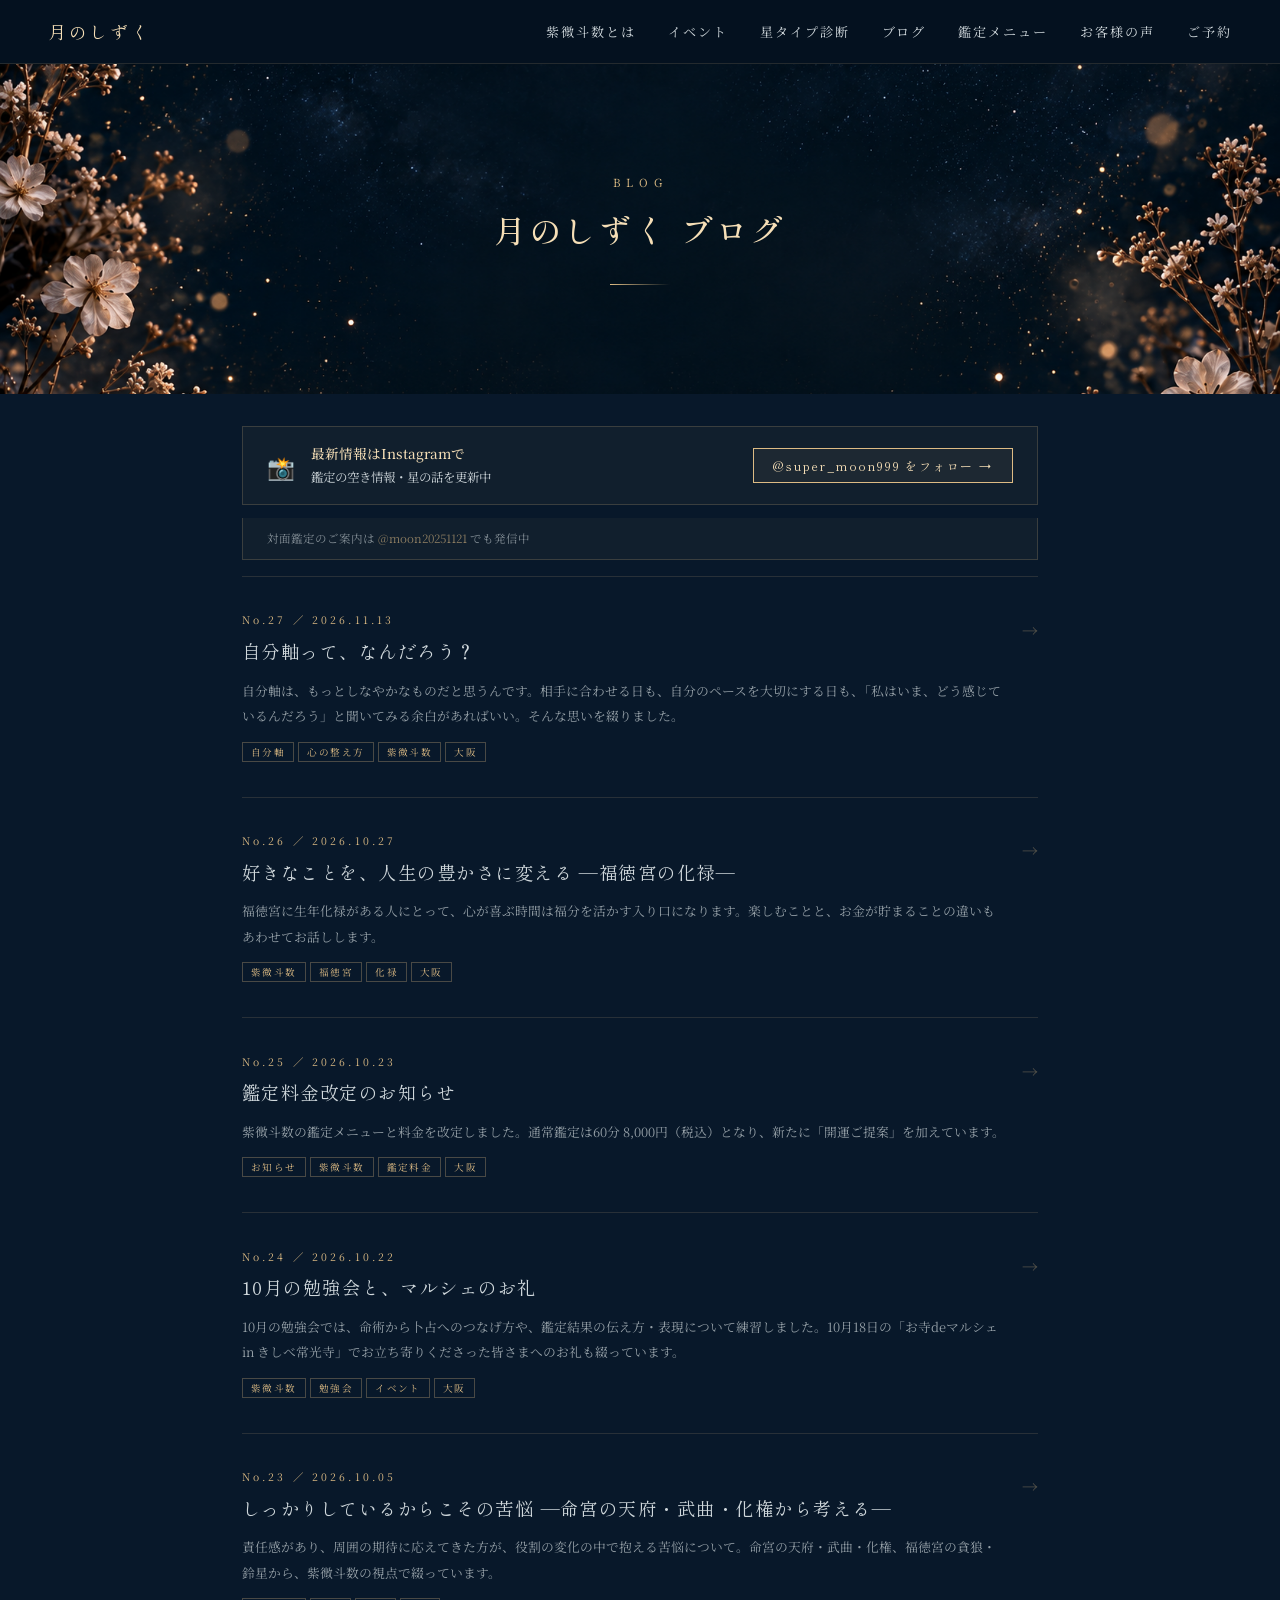
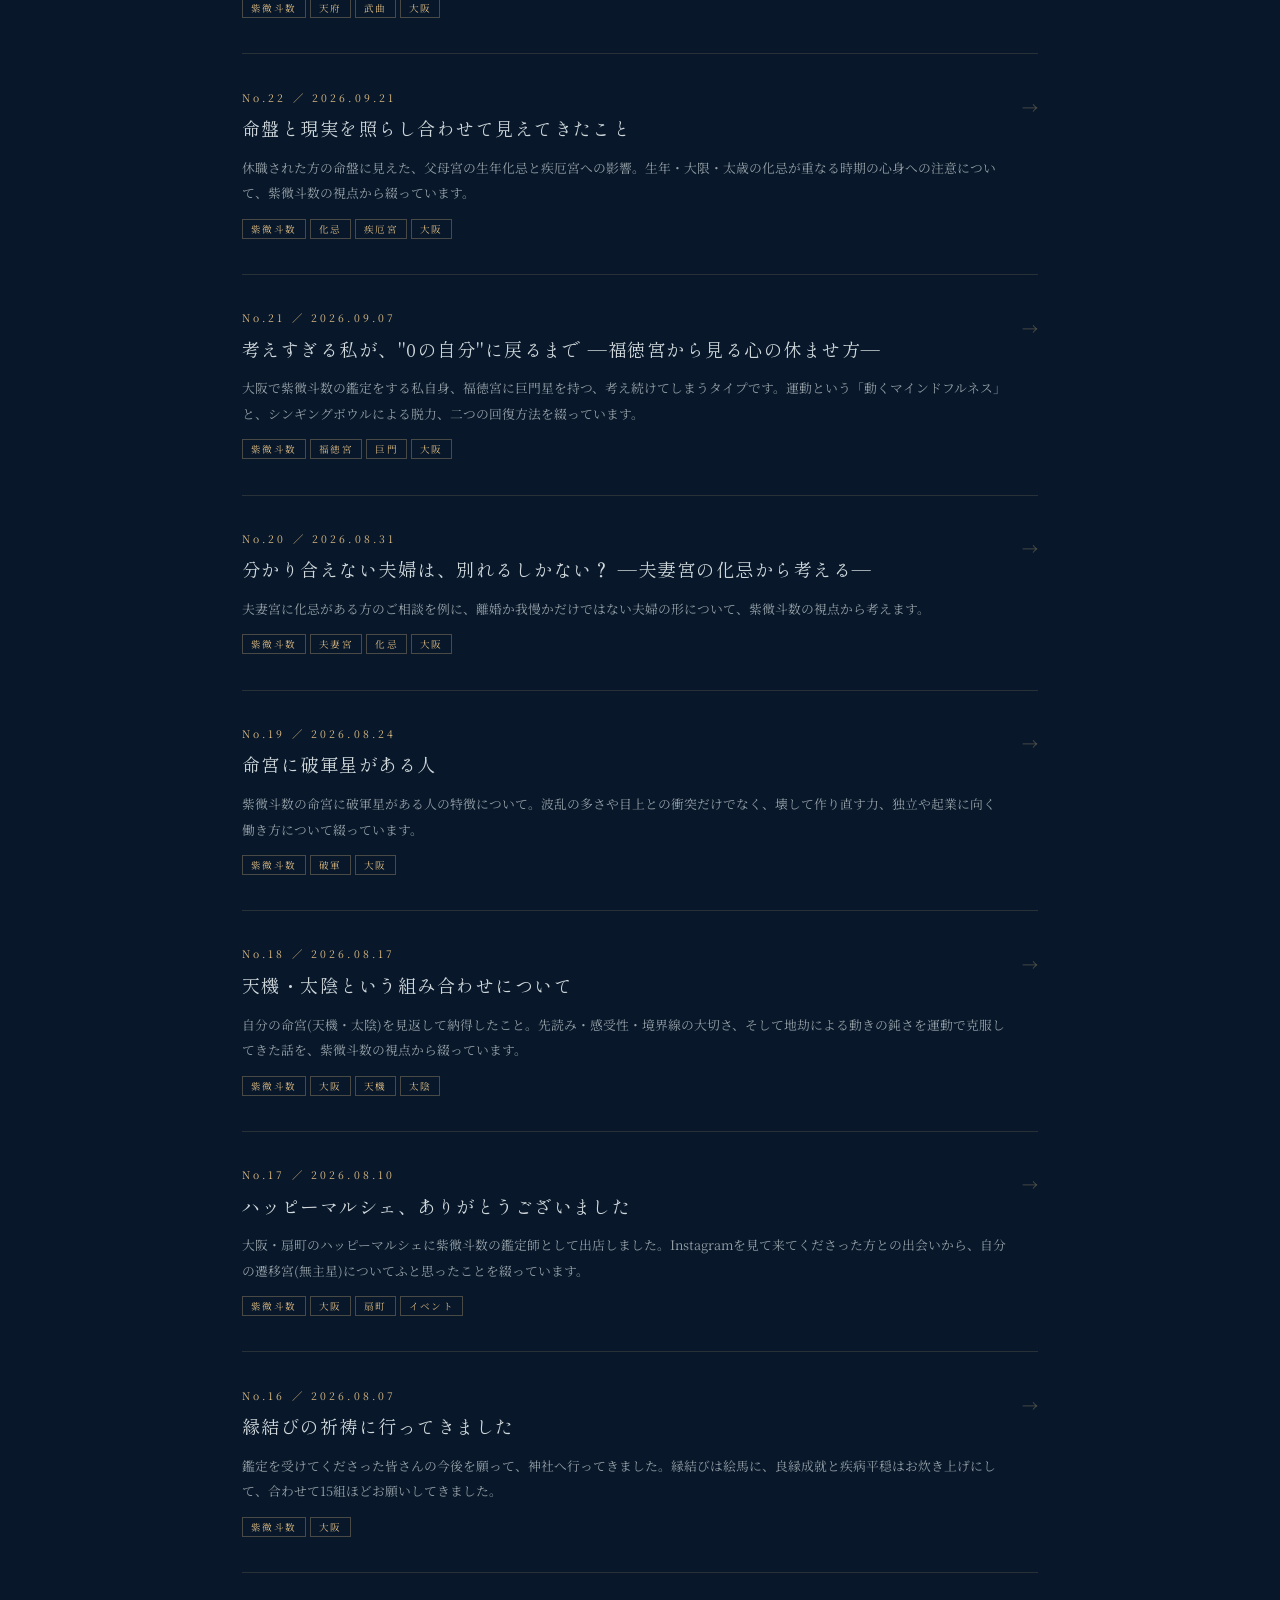
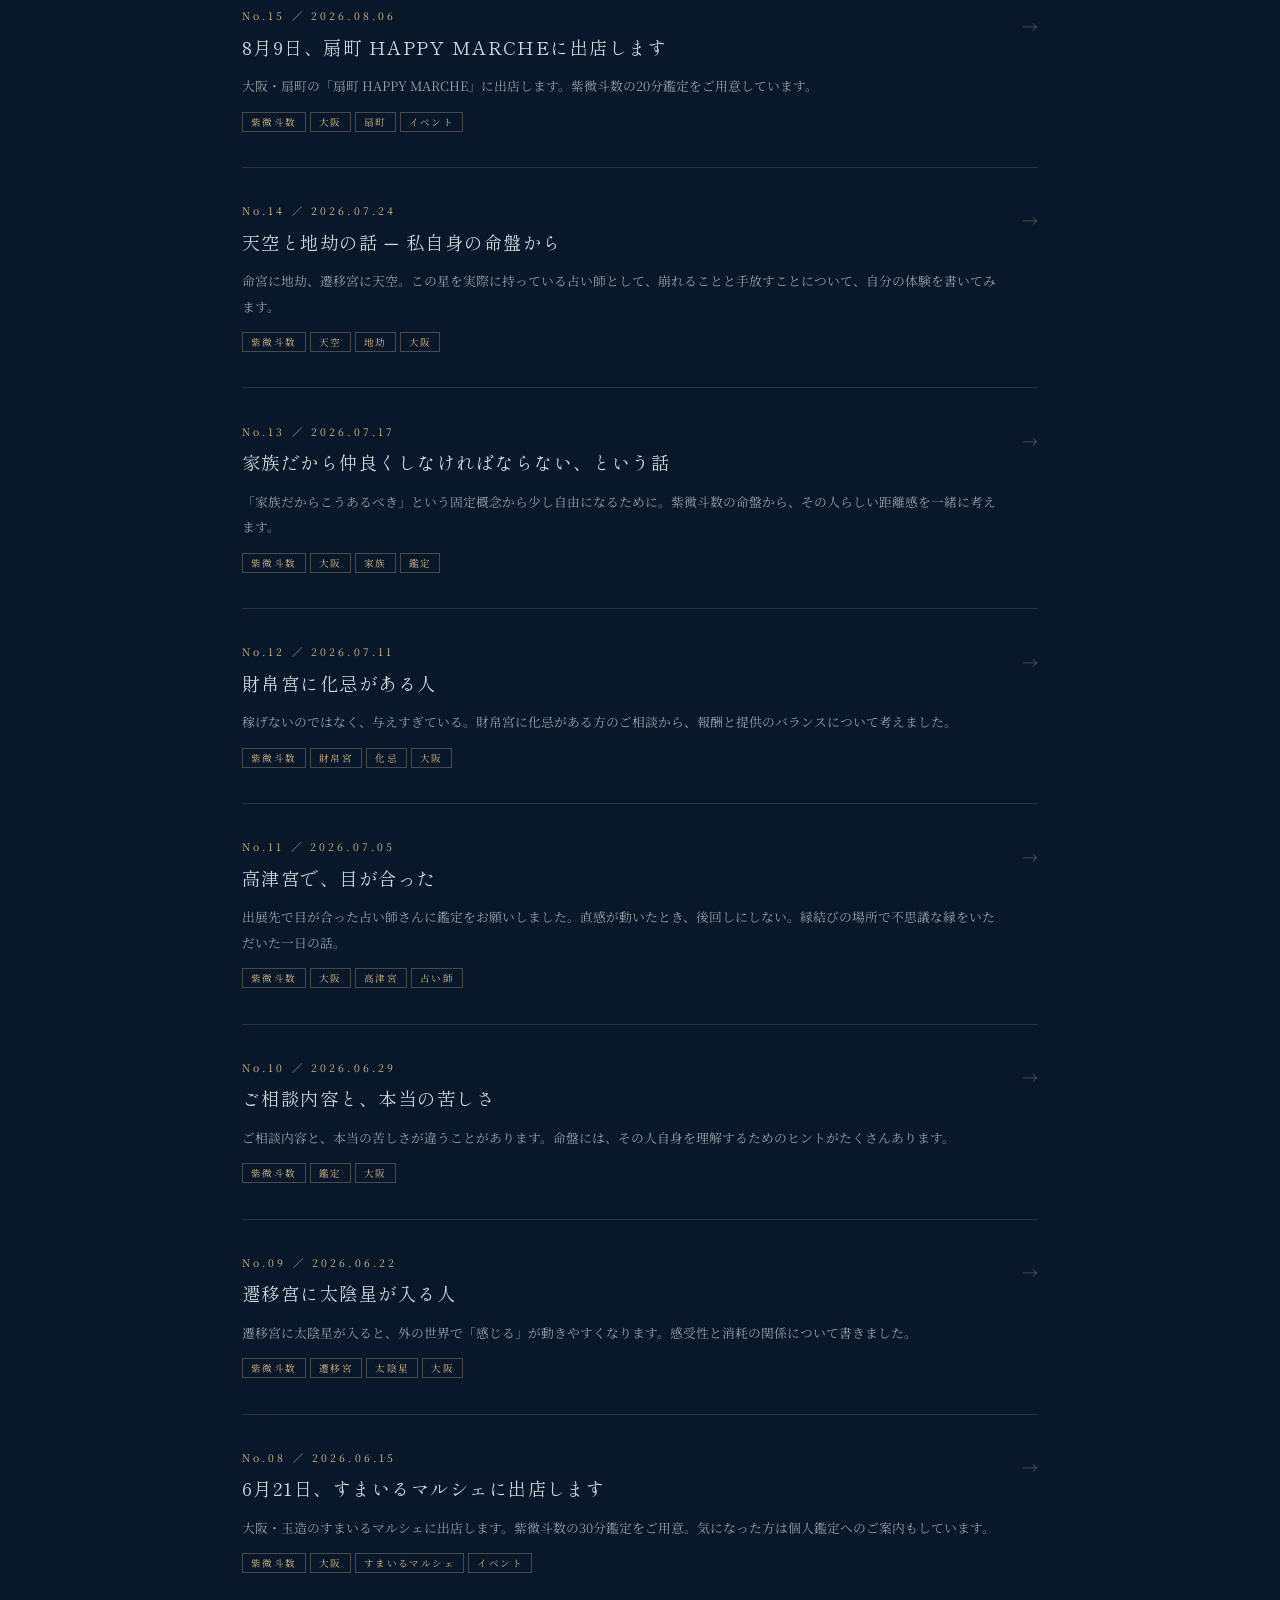
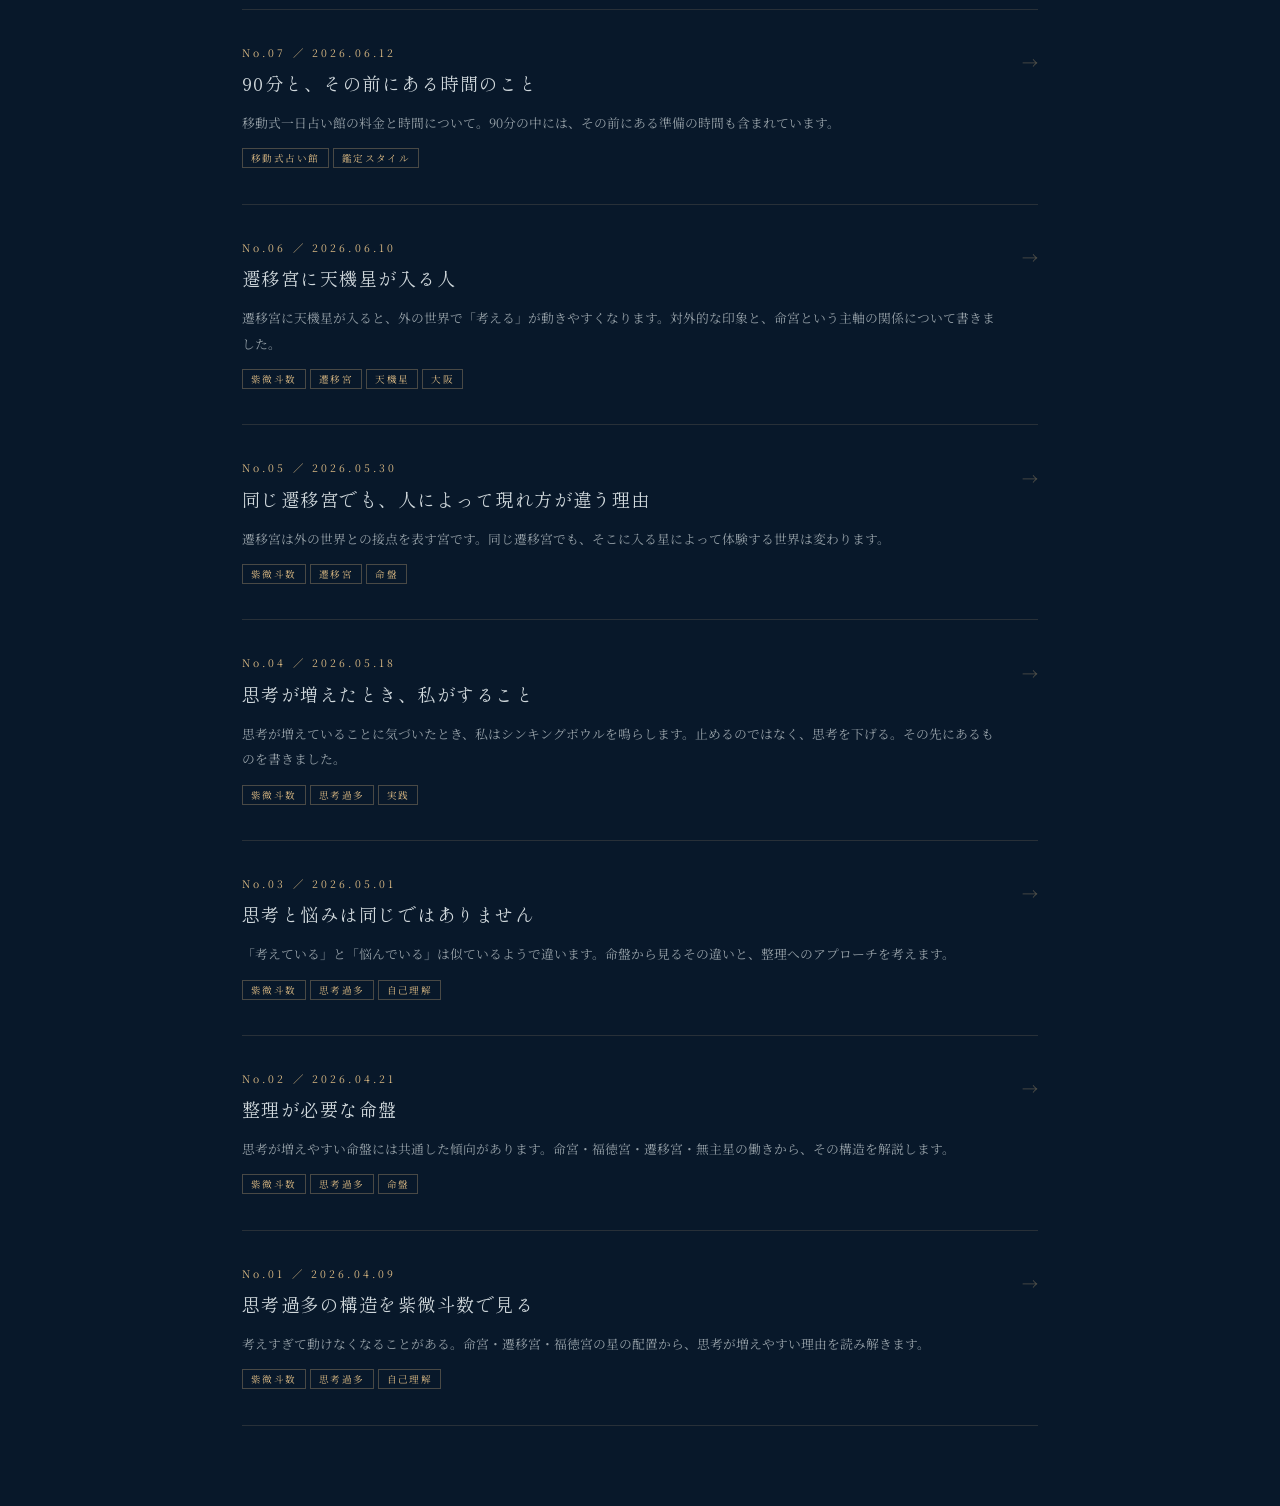
==== commit d5624617: "Add files via upload" ====
--- a/blog.html
+++ b/blog.html
@@ -149,11 +149,20 @@
   </div>
 
   <div class="articles">
+    <div class="article-card" onclick="showArticle(26)">
+      <div>
+        <div class="card-no">No.27 ／ 2026.11.13</div>
+        <div class="card-title">自分軸って、なんだろう？</div>
+        <div class="card-excerpt">自分軸は、もっとしなやかなものだと思うんです。相手に合わせる日も、自分のペースを大切にする日も、「私はいま、どう感じているんだろう」と聞いてみる余白があればいい。そんな思いを綴りました。</div>
+        <div><span class="card-tag">自分軸</span><span class="card-tag">心の整え方</span><span class="card-tag">紫微斗数</span><span class="card-tag">大阪</span></div>
+      </div>
+      <div class="card-arrow">→</div>
+    </div>
     <div class="article-card" onclick="showArticle(25)">
       <div>
-        <div class="card-no">No.26 ／ 2026.10.29</div>
+        <div class="card-no">No.26 ／ 2026.10.27</div>
         <div class="card-title">好きなことを、人生の豊かさに変える ―福徳宮の化禄―</div>
-        <div class="card-excerpt">やるべきことはしているのに、どこか満たされない。福徳宮に生年化禄がある方にとって、自分の「好き」や楽しむ時間が福分を活かす入り口になること、そして豊かさとお金の使い方の違いについて綴っています。</div>
+        <div class="card-excerpt">福徳宮に生年化禄がある人にとって、心が喜ぶ時間は福分を活かす入り口になります。楽しむことと、お金が貯まることの違いもあわせてお話しします。</div>
         <div><span class="card-tag">紫微斗数</span><span class="card-tag">福徳宮</span><span class="card-tag">化禄</span><span class="card-tag">大阪</span></div>
       </div>
       <div class="card-arrow">→</div>
@@ -1225,40 +1234,57 @@
     </div>
   </div>
   <div class="article-page" id="article25">
-    <p class="article-no">No.26 ／ 2026.10.29</p>
+    <p class="article-no">No.26 ／ 2026.10.27</p>
     <h1 class="article-title">好きなことを、人生の豊かさに変える ―福徳宮の化禄―</h1>
-    <p class="article-date">2026年10月29日</p>
-    <div class="article-body">
-      <p>「やるべきことはしているのに、どこか満たされない」</p>
-      <p>「好きなことを楽しむと、少し後ろめたくなる」</p>
+    <p class="article-date">2026年10月27日</p>
+    <div class="article-body">
+      <p>「やるべきことはしているのに、どこか満たされない」<br>「好きなことを楽しむと、少し後ろめたい」</p>
       <p>そんなふうに、自分の楽しみを後回しにしていませんか。</p>
-      <p>紫微斗数の福徳宮は、心のあり方や精神的な充足、趣味、人生の楽しみ方などを読み取る宮です。</p>
-      <p>大阪で紫微斗数の鑑定をしていると、頑張ることを優先して、自分の楽しみを後回しにしている方に多く出会います。</p>
-      <p>今回は、この福徳宮に「生年化禄」がある場合についてお話しします。</p>
-      <h2>化禄は、使ってこそ活きる</h2>
-      <p>化禄は四化のひとつで、福分や恵みを表します。財や人との縁、周囲からの助力にも関わりますが、化禄があるからといって、何もしなくてもお金が増えたり、すべてが思いどおりになったりするわけではありません。</p>
-      <p>大切なのは、化禄のある宮のテーマを、人生の中で積極的に用いること。</p>
-      <p>福徳宮に化禄がある人にとっては、自分の心が喜ぶことや、楽しみを味わう時間が、福分を活かす入り口になります。</p>
+      <p>紫微斗数の福徳宮は、心のあり方や精神的な充足、趣味、人生の楽しみ方などを読み取る宮です。今回は、この福徳宮に「生年化禄」がある場合についてお話しします。</p>
+      <h2>化禄は「使うことで活きる」福分</h2>
+      <p>化禄は四化のひとつで、福分や恵みを表します。財や人との縁、周りからの助けにも関わりますが、化禄があるからといって、何もしなくてもお金が増えたり、すべてが思いどおりになったりするわけではありません。</p>
+      <p>大切なのは、化禄のある宮を、人生の中で積極的に使っていくことです。</p>
+      <h2>心が喜ぶ時間が、福分の入り口</h2>
+      <p>福徳宮に化禄がある人にとっては、心が喜ぶことや、楽しみを味わう時間が、福分を活かす入り口になります。</p>
       <p>好きな音楽を聴く。おいしい食事を味わう。興味のあることを学ぶ。趣味に打ち込む。</p>
-      <p>何に喜びを感じるかは、福徳宮にある星によっても異なりますが、自分の「好き」や「心地よい」という感覚を大切にすることが、暮らしを豊かにしていきます。</p>
-      <p>精神的な充足だけでなく、物や食事、趣味の道具など、目に見える豊かさを楽しむ形で表れることもあります。自分の気に入ったものに囲まれたり、好きなことに時間やお金を使ったりすることに、喜びを感じる人もいるでしょう。</p>
-      <h2>豊かさを楽しむことと、お金が貯まること</h2>
+      <p>何に喜びを感じるかは、一緒に入っている星によって異なります。それでも、自分の「好き」や「心地よい」という感覚を大切にすることが、暮らしを豊かにしていきます。</p>
+      <p>精神的な充足だけでなく、物や食事、趣味の道具など、目に見える豊かさを楽しむ形で表れることもあります。お気に入りのものに囲まれたり、好きなことに時間やお金を使ったりすることに、喜びを感じる人もいるでしょう。</p>
+      <h2>楽しめることと、お金が貯まることは別</h2>
       <p>ただし、豊かさを楽しめることと、お金が貯まることは同じではありません。</p>
-      <p>楽しみが広がる分、欲しいものが増えたり、趣味への出費が重なったりする場合もあります。気分を満たすための買い物や、その場だけの楽しみが続くと、かえって生活の余裕を失うこともあるでしょう。</p>
-      <p>だからこそ、ときどき「これは本当に自分を満たしているだろうか」と振り返ることも大切です。</p>
-      <p>楽しんだあとに心が落ち着くのか。明日への力が戻るのか。それとも、満たされないまま次の刺激を探しているのか。</p>
-      <p>その違いに気づくことで、時間やお金の使い方も変わってきます。</p>
-      <h2>化禄ひとつだけで決めない</h2>
-      <p>また、福徳宮に化禄があっても、悩みがないとは限りません。同宮する星や、化忌との関係などによって、心の満たされ方や楽しみ方は変わります。化禄ひとつだけで「幸せな人」と決めることはできないのです。</p>
-      <p>それでも、頑張ることばかりを優先して、自分の喜びをすべて後回しにしているなら、少し見直してみてもよいかもしれません。</p>
-      <p>福徳宮の化禄を活かすうえで、楽しむ時間は大切な役割を持っています。</p>
-      <p>自分が何を喜び、どんな時間に豊かさを感じるのか。</p>
-      <p>世間でよいとされているものよりも、まずは自分の感覚に目を向けてみてください。好きなことを味わい、今ある恵みを受け取る。その積み重ねが、自分に合った豊かな人生につながっていきます。</p>
+      <p>楽しみが広がる分、欲しいものが増えたり、趣味への出費が重なったりすることもあります。気分を満たすための買い物や、その場かぎりの楽しみが続くと、かえって生活の余裕を失うこともあるでしょう。</p>
+      <p>だからこそ、ときどき「これは本当に自分を満たしているだろうか」と振り返ってみることが大切です。</p>
+      <p>楽しんだあと、心が落ち着くのか。明日への力が戻ってくるのか。それとも、満たされないまま次の刺激を探しているのか。その違いに気づくと、時間やお金の使い方も変わってきます。</p>
+      <h2>ひとつの星だけでは決まらない</h2>
+      <p>福徳宮に化禄があっても、悩みがないとは限りません。同じ宮に入る星や、化忌との関係などによって、心の満たされ方や楽しみ方は変わります。ひとつの星だけで「幸せな人」と決めることはできないのです。</p>
+      <p>それでも、頑張ることばかりを優先して、自分の喜びをすべて後回しにしているなら、少し見直してみてもよいかもしれません。福徳宮の化禄を活かすうえで、楽しむ時間は大切な役割を持っています。</p>
+      <h2>まずは、自分の感覚に目を向けて</h2>
+      <p>自分が何を喜び、どんな時間に豊かさを感じるのか。世間でよいとされているものより先に、まずは自分の感覚に目を向けてみてください。</p>
+      <p>好きなことを味わい、今ある恵みを受け取る。その積み重ねが、自分に合った豊かな人生につながっていきます。</p>
     </div>
     <div class="article-footer">
       <div class="article-tags"><span>紫微斗数</span><span>福徳宮</span><span>化禄</span><span>大阪</span></div>
       <div style="margin:2rem 0;text-align:center;padding:1.5rem;border:0.5px solid rgba(221,187,132,0.2);background:rgba(221,187,132,0.04);"><p style="font-size:0.82rem;color:var(--silver);line-height:2;margin-bottom:1.2rem;">この記事へのご感想・コメントをお待ちしています。</p><a href="https://docs.google.com/forms/d/e/1FAIpQLSe3ar0IWe2qsdWSZbaSoZ3Vvh04zVP48MoZSb1phXaBVsmJZw/viewform" target="_blank" style="display:inline-block;padding:0.75rem 2rem;border:1px solid var(--gold);color:var(--pale-gold);font-family:Shippori Mincho,serif;font-size:0.82rem;letter-spacing:0.2em;text-decoration:none;background:rgba(221,187,132,0.06);">ご感想・コメントを送る →</a></div>
-      <div class="cta-box"><p>あなたの命盤の星も、一緒に読み解いていきます。<br>気になる方はお気軽にご予約ください。</p><a class="cta-btn" href="yoyaku.html">鑑定を予約する</a></div>
+      <div class="cta-box"><p>あなたの福徳宮には、どんな星が入っているでしょうか。<br>命盤から、あなたらしい豊かさを一緒に読み解きます。</p><a class="cta-btn" href="yoyaku.html">鑑定を予約する</a></div>
+    </div>
+  </div>
+  <div class="article-page" id="article26">
+    <p class="article-no">No.27 ／ 2026.11.13</p>
+    <h1 class="article-title">自分軸って、なんだろう？</h1>
+    <p class="article-date">2026年11月13日</p>
+    <div class="article-body">
+      <p>自分軸って、もっとしなやかなものだと思うんです。</p>
+      <p>仕事をしているとき、家族といるとき、ひとりで過ごすとき。同じ私でも、そのとき大切にしたいことは少しずつ違います。</p>
+      <p>ひとりなら気ままに決められることも、誰かと一緒なら「あなたはどうしたい？」と聞いてみたくなる。話しているうちに「それもいいね」と、最初に考えていたことが変わる日もあります。</p>
+      <p>ときには、相手の気持ちを優先することもあります。自分の予定を少し変えてでも、今日は話を聞いてあげたい。そう思う気持ちも、私の中から出てきたものです。</p>
+      <p>それでも、相手のことばかり考えていると、自分の気持ちがあとから追いついてくることがあります。「あのとき、私も疲れてたんやな」と、ひとりになってようやく気づく。</p>
+      <p>そんな日があってもいいと思うんです。気づいたところから、明日は少し早めに休もうとか、今度はひとこと伝えてみようとか、選び直せることもあるから。</p>
+      <p>私が思う自分軸は、周りの人と関わりながら、そのときどきの自分の気持ちにも耳を傾けることです。</p>
+      <p>相手に合わせる日もあれば、自分のペースを大切にする日もある。どちらの日も、「私はいま、どう感じているんだろう」と自分に聞いてみるくらいの余白があっていいと思います。</p>
+    </div>
+    <div class="article-footer">
+      <div class="article-tags"><span>自分軸</span><span>心の整え方</span><span>紫微斗数</span><span>大阪</span></div>
+      <div style="margin:2rem 0;text-align:center;padding:1.5rem;border:0.5px solid rgba(221,187,132,0.2);background:rgba(221,187,132,0.04);"><p style="font-size:0.82rem;color:var(--silver);line-height:2;margin-bottom:1.2rem;">この記事へのご感想・コメントをお待ちしています。</p><a href="https://docs.google.com/forms/d/e/1FAIpQLSe3ar0IWe2qsdWSZbaSoZ3Vvh04zVP48MoZSb1phXaBVsmJZw/viewform" target="_blank" style="display:inline-block;padding:0.75rem 2rem;border:1px solid var(--gold);color:var(--pale-gold);font-family:Shippori Mincho,serif;font-size:0.82rem;letter-spacing:0.2em;text-decoration:none;background:rgba(221,187,132,0.06);">ご感想・コメントを送る →</a></div>
+      <div class="cta-box"><p>自分の気持ちに耳を傾ける時間を、一緒に。<br>命盤から、あなたらしいペースを読み解きます。</p><a class="cta-btn" href="yoyaku.html">鑑定を予約する</a></div>
     </div>
   </div>
 </div>
@@ -1266,12 +1292,12 @@
 function showList(){
   document.getElementById('listView').style.display='block';
   document.getElementById('articleView').style.display='none';
-  ['article0','article1','article2','article3','article4','article5','article6','article7','article8','article9','article10','article11','article12','article13','article14','article15','article16','article17','article18','article19','article20','article21','article22','article23','article24','article25'].forEach(id=>{document.getElementById(id).style.display='none';});
+  ['article0','article1','article2','article3','article4','article5','article6','article7','article8','article9','article10','article11','article12','article13','article14','article15','article16','article17','article18','article19','article20','article21','article22','article23','article24','article25','article26'].forEach(id=>{document.getElementById(id).style.display='none';});
 }
 function showArticle(n){
   document.getElementById('listView').style.display='none';
   document.getElementById('articleView').style.display='block';
-  ['article0','article1','article2','article3','article4','article5','article6','article7','article8','article9','article10','article11','article12','article13','article14','article15','article16','article17','article18','article19','article20','article21','article22','article23','article24','article25'].forEach(id=>{document.getElementById(id).style.display='none';});
+  ['article0','article1','article2','article3','article4','article5','article6','article7','article8','article9','article10','article11','article12','article13','article14','article15','article16','article17','article18','article19','article20','article21','article22','article23','article24','article25','article26'].forEach(id=>{document.getElementById(id).style.display='none';});
   document.getElementById('article'+n).style.display='block';
   window.scrollTo(0,0);
 }
